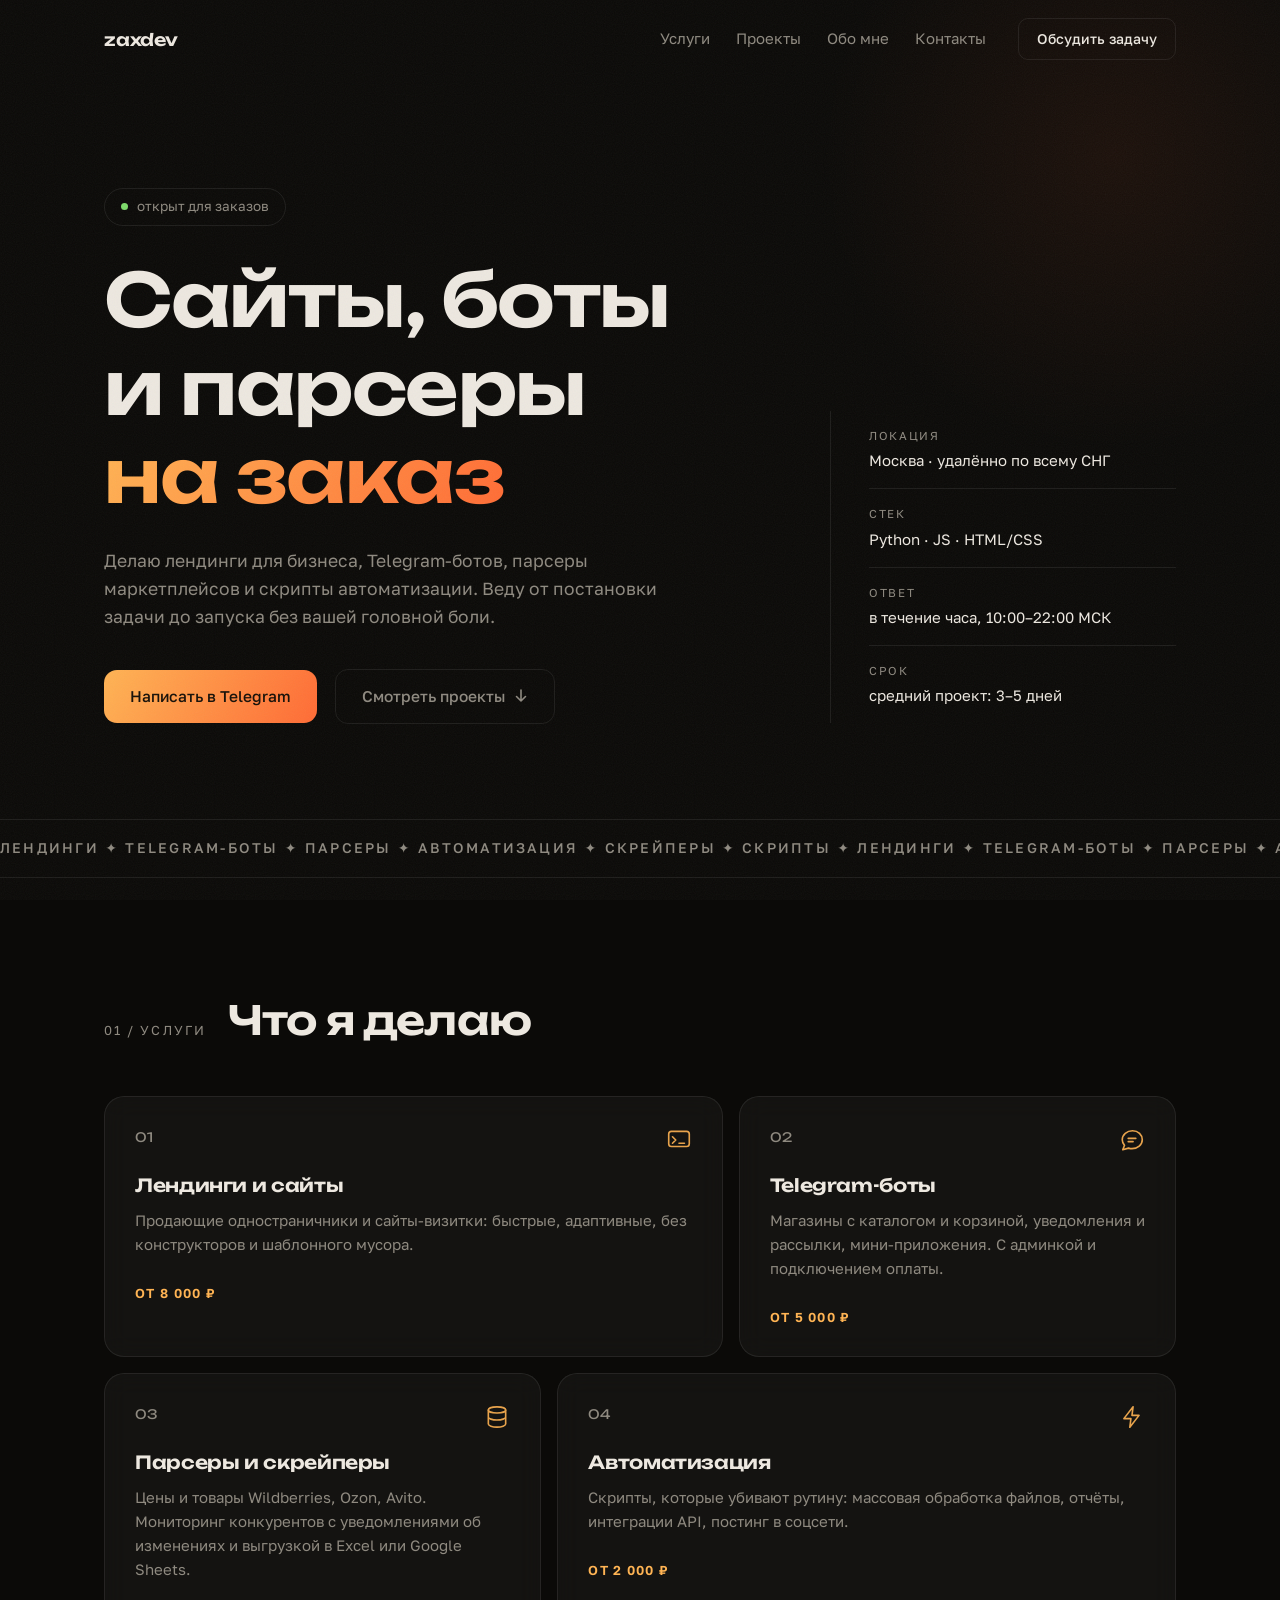
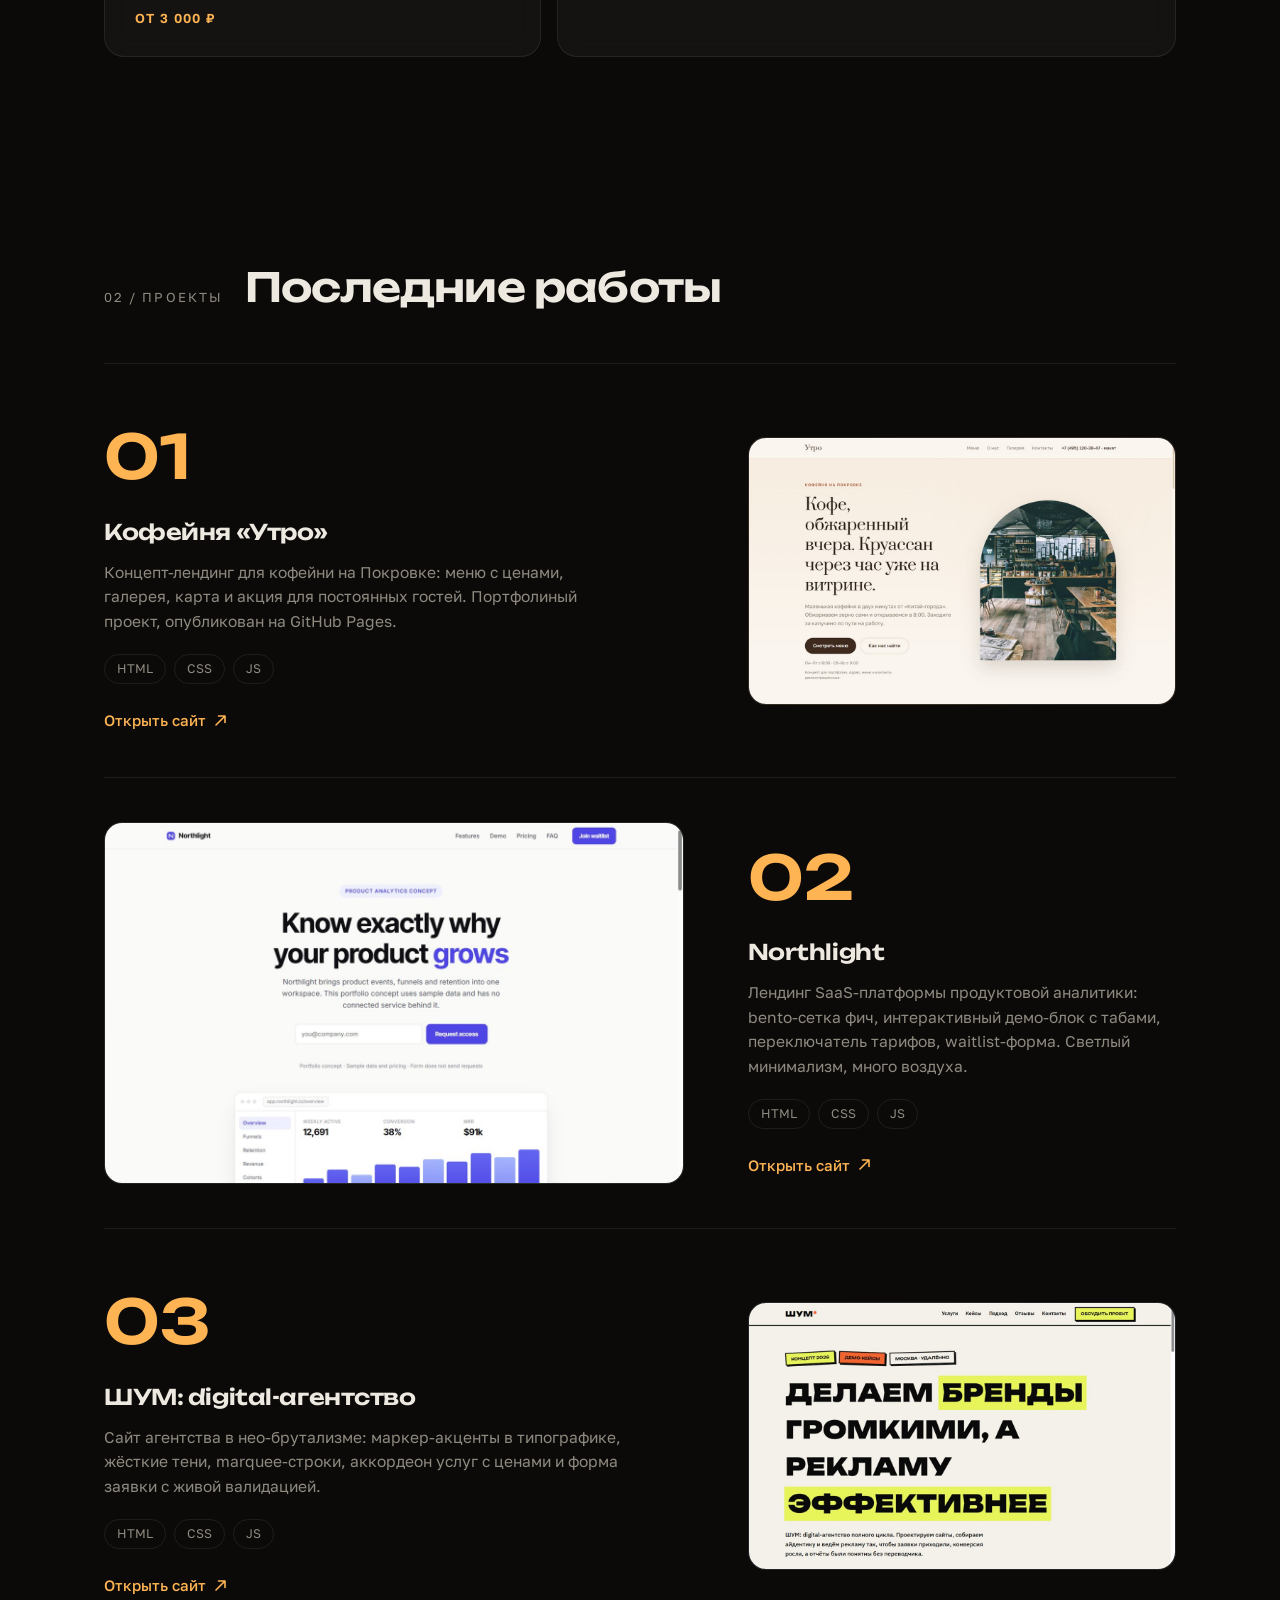
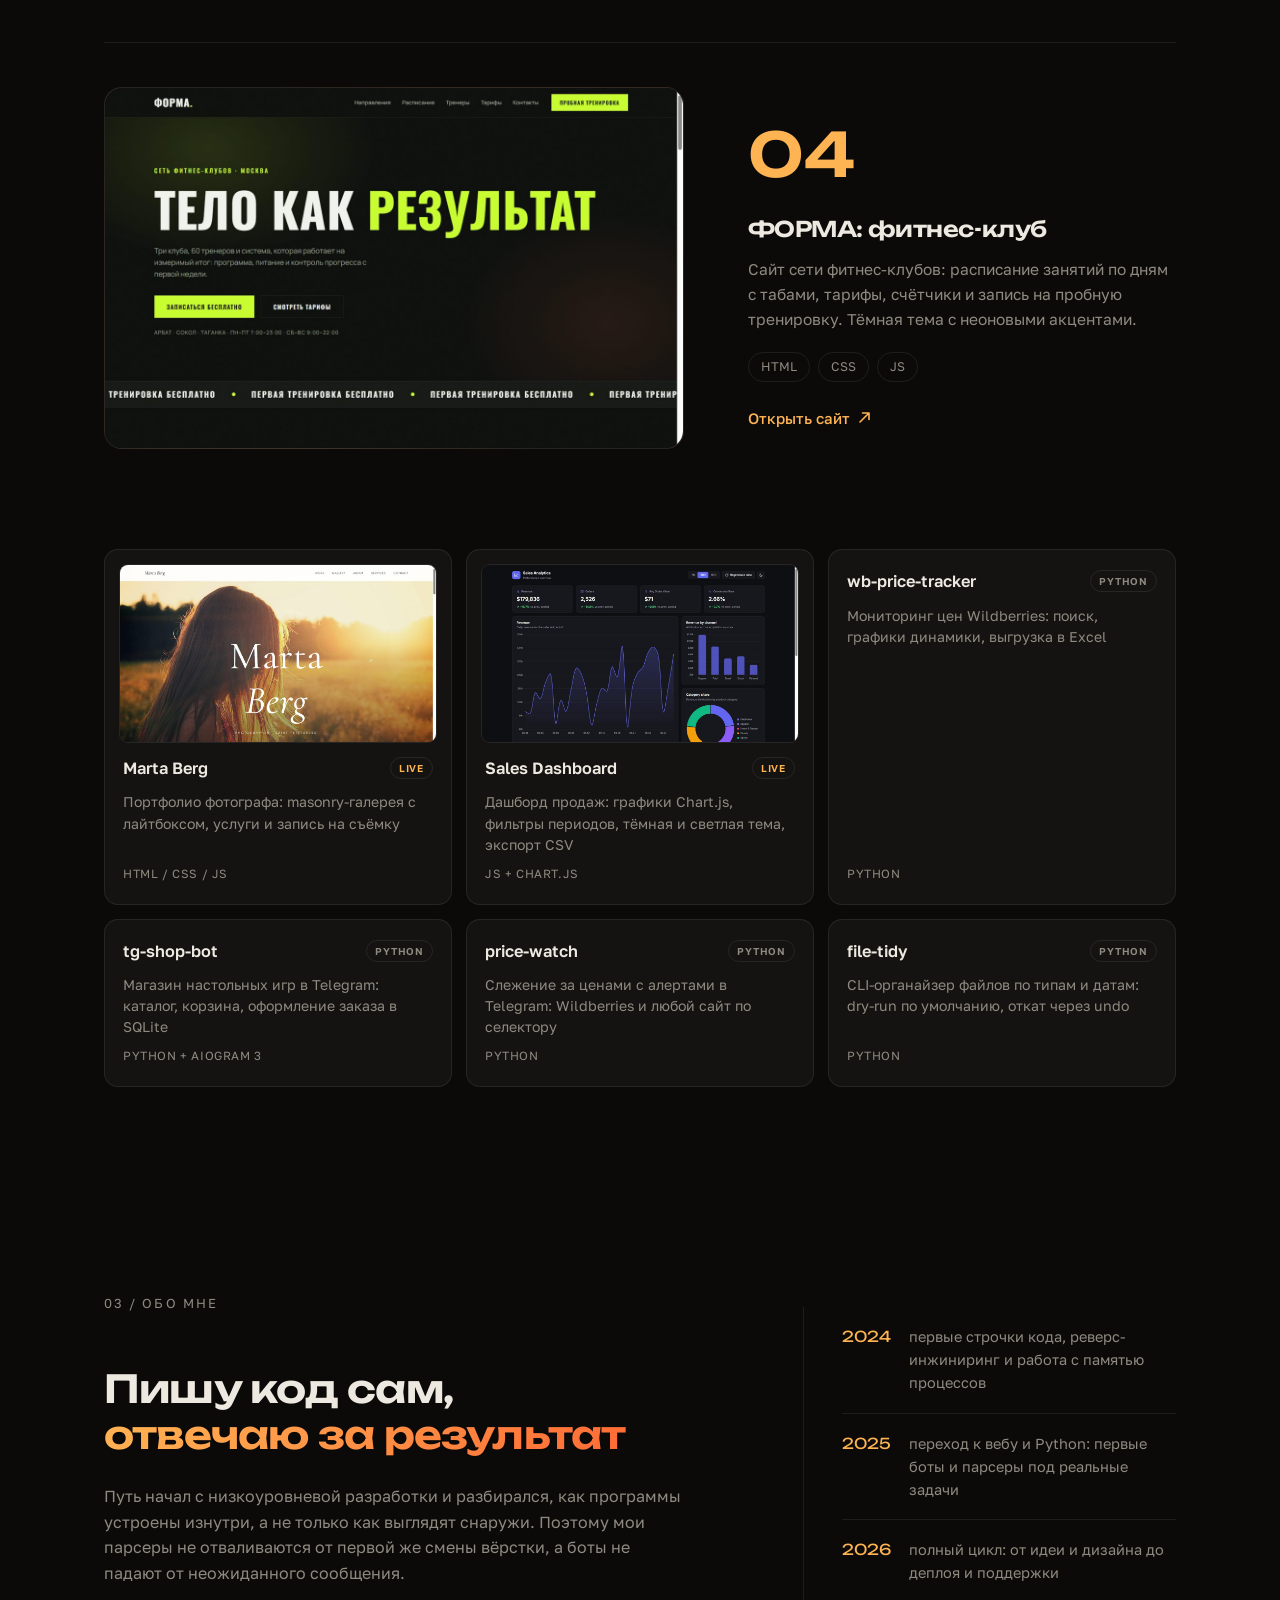
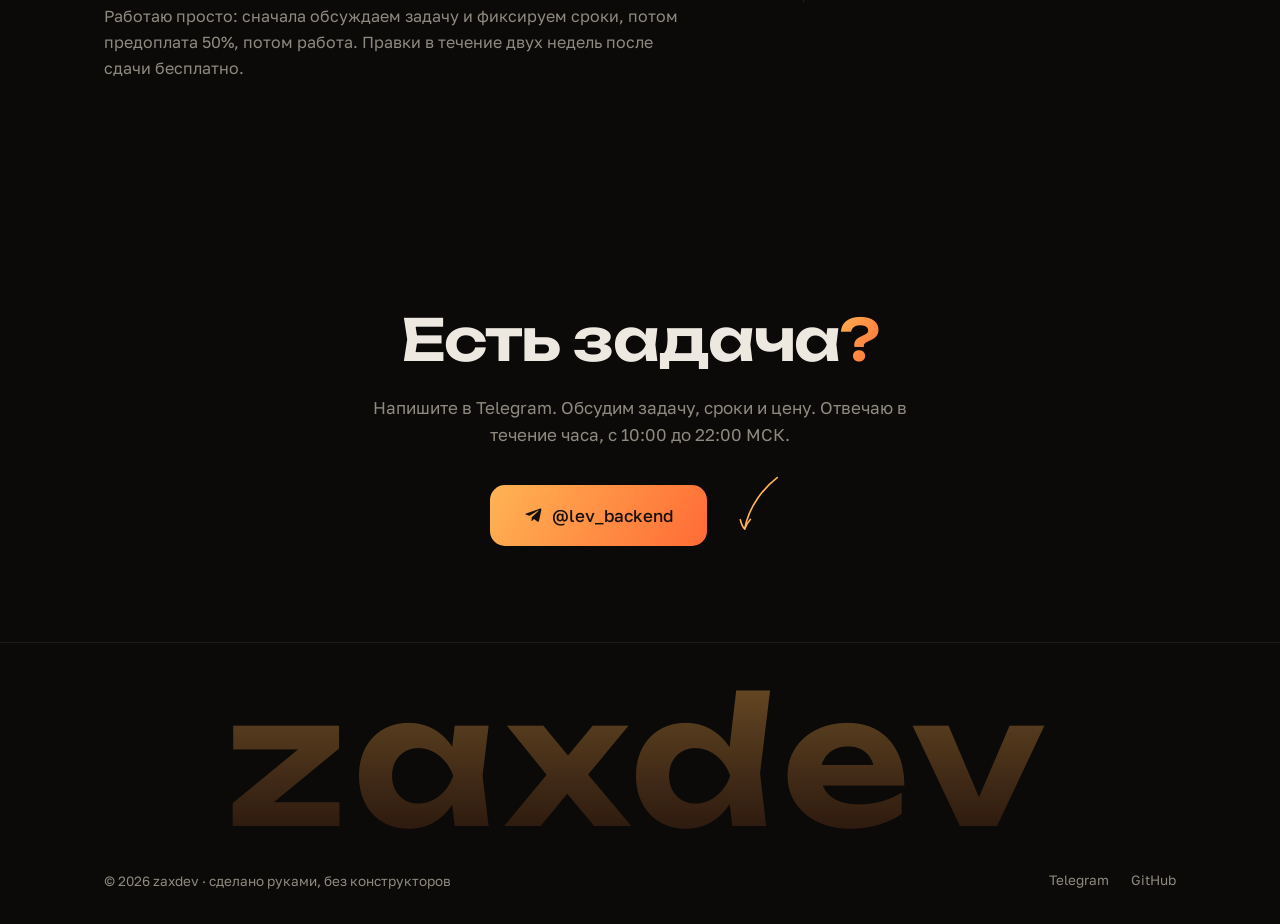
==== index.html @ be7dc2b5 "readable index numbers and wordmark, marquee never pauses, no comments" ====
<!DOCTYPE html>
<html lang="ru">
<head>
  <meta charset="UTF-8">
  <meta name="viewport" content="width=device-width, initial-scale=1.0">
  <title>zaxdev: сайты, боты, парсеры</title>
  <meta name="description" content="Разрабатываю лендинги, Telegram-ботов, парсеры маркетплейсов и скрипты автоматизации. Быстро, без конструкторов, с правками.">
  <link rel="canonical" href="https://hmsusbusas-png.github.io/zaxdev-portfolio/">
  <meta property="og:type" content="website">
  <meta property="og:title" content="zaxdev: сайты, боты, парсеры">
  <meta property="og:description" content="Разрабатываю лендинги, Telegram-ботов, парсеры маркетплейсов и скрипты автоматизации. Быстро, без конструкторов, с правками.">
  <meta property="og:url" content="https://hmsusbusas-png.github.io/zaxdev-portfolio/">
  <meta property="og:image" content="https://hmsusbusas-png.github.io/zaxdev-portfolio/screenshots/desktop.png">
  <meta name="twitter:card" content="summary_large_image">
  <meta name="twitter:title" content="zaxdev: сайты, боты, парсеры">
  <meta name="twitter:description" content="Лендинги, Telegram-боты, парсеры и автоматизация под задачу.">
  <meta name="twitter:image" content="https://hmsusbusas-png.github.io/zaxdev-portfolio/screenshots/desktop.png">
  <link rel="icon" type="image/svg+xml" href="favicon.svg">
  <link rel="preconnect" href="https://fonts.googleapis.com">
  <link rel="preconnect" href="https://fonts.gstatic.com" crossorigin>
  <link href="https://fonts.googleapis.com/css2?family=Unbounded:wght@400;500;600;700&family=Golos+Text:wght@400;500;600&display=swap" rel="stylesheet">
  <link rel="stylesheet" href="css/style.css">
  <noscript>
    <style>.reveal { opacity: 1 !important; transform: none !important; }</style>
  </noscript>
</head>
<body>

  <a class="skip-link" href="#main">Перейти к содержимому</a>

  <header class="nav" id="nav">
    <div class="container nav-inner">
      <a href="#main" class="logo">zaxdev</a>
      <nav class="nav-links" id="nav-menu" aria-label="Основная навигация">
        <a href="#services">Услуги</a>
        <a href="#projects">Проекты</a>
        <a href="#about">Обо мне</a>
        <a href="#contact">Контакты</a>
      </nav>
      <a href="https://t.me/lev_backend" class="nav-cta" target="_blank" rel="noopener">Обсудить задачу</a>
      <button class="nav-burger" id="nav-burger" type="button" aria-expanded="false" aria-controls="nav-menu" aria-label="Открыть меню">
        <span class="burger-line" aria-hidden="true"></span>
        <span class="burger-line" aria-hidden="true"></span>
      </button>
    </div>
  </header>

  <main id="main">
    <section class="hero">
      <div class="container hero-grid">
        <div class="hero-main">
          <div class="status-chip">
            <span class="dot"></span>
            открыт для заказов
          </div>
          <h1>Сайты, боты и&nbsp;парсеры <span class="grad-text">на&nbsp;заказ</span></h1>
          <p class="hero-sub">
            Делаю лендинги для бизнеса, Telegram-ботов, парсеры маркетплейсов
            и скрипты автоматизации. Веду от постановки задачи до запуска без вашей головной боли.
          </p>
          <div class="hero-actions">
            <a href="https://t.me/lev_backend" class="btn btn-primary" id="magnetic-btn" target="_blank" rel="noopener">Написать в Telegram</a>
            <a href="#projects" class="btn btn-ghost">Смотреть проекты
              <svg width="14" height="14" viewBox="0 0 14 14" fill="none" aria-hidden="true"><path d="M7 1v11M2.5 7.5 7 12l4.5-4.5" stroke="currentColor" stroke-width="1.6" stroke-linecap="round" stroke-linejoin="round"/></svg>
            </a>
          </div>
          <svg class="hero-arrow" width="72" height="60" viewBox="0 0 72 60" fill="none" aria-hidden="true">
            <path d="M6 4c14 10 30 26 38 44" stroke="currentColor" stroke-width="1.6" stroke-linecap="round"/>
            <path d="M36 40c3 3 6 6 8 8 1-4 2-8 4-11" stroke="currentColor" stroke-width="1.6" stroke-linecap="round" stroke-linejoin="round"/>
          </svg>
        </div>

        <aside class="hero-meta">
          <div class="meta-row">
            <span class="meta-label">локация</span>
            <span class="meta-value">Москва · удалённо по всему СНГ</span>
          </div>
          <div class="meta-row">
            <span class="meta-label">стек</span>
            <span class="meta-value">Python · JS · HTML/CSS</span>
          </div>
          <div class="meta-row">
            <span class="meta-label">ответ</span>
            <span class="meta-value">в течение часа, 10:00–22:00 МСК</span>
          </div>
          <div class="meta-row">
            <span class="meta-label">срок</span>
            <span class="meta-value">средний проект: 3–5 дней</span>
          </div>
        </aside>
      </div>
    </section>

    <div class="marquee" aria-hidden="true">
      <div class="marquee-track">
        <span>лендинги ✦ telegram-боты ✦ парсеры ✦ автоматизация ✦ скрейперы ✦ скрипты ✦&nbsp;</span>
        <span>лендинги ✦ telegram-боты ✦ парсеры ✦ автоматизация ✦ скрейперы ✦ скрипты ✦&nbsp;</span>
      </div>
    </div>
    <section class="services" id="services">
      <div class="container">
        <div class="section-head reveal">
          <span class="section-index">01 / услуги</span>
          <h2>Что я делаю</h2>
        </div>

        <div class="bento">
          <article class="bento-card span-7 reveal">
            <div class="card-top">
              <span class="card-num">01</span>
              <svg class="card-icon" width="26" height="26" viewBox="0 0 24 24" fill="none" stroke="currentColor" stroke-width="1.5" stroke-linecap="round" stroke-linejoin="round" aria-hidden="true"><rect x="2.5" y="4" width="19" height="14" rx="2.5"/><path d="m6 9 3 3-3 3M12 15h5"/></svg>
            </div>
            <h3>Лендинги и сайты</h3>
            <p>Продающие одностраничники и сайты-визитки: быстрые, адаптивные, без конструкторов и шаблонного мусора.</p>
            <span class="card-price">от 8 000 ₽</span>
          </article>

          <article class="bento-card span-5 reveal">
            <div class="card-top">
              <span class="card-num">02</span>
              <svg class="card-icon" width="26" height="26" viewBox="0 0 24 24" fill="none" stroke="currentColor" stroke-width="1.5" stroke-linecap="round" stroke-linejoin="round" aria-hidden="true"><path d="M21.5 11.8c0 4.5-4.3 8.2-9.5 8.2-1.1 0-2.2-.2-3.2-.5L3.5 21l1.6-4.1C3.8 15.6 3 13.8 3 11.8 3 7.3 7.3 3.5 12.5 3.5s9 3.8 9 8.3Z"/><path d="M8.5 10.5h7M8.5 13.5h4.5"/></svg>
            </div>
            <h3>Telegram-боты</h3>
            <p>Магазины с каталогом и корзиной, уведомления и рассылки, мини-приложения. С админкой и подключением оплаты.</p>
            <span class="card-price">от 5 000 ₽</span>
          </article>

          <article class="bento-card span-5 reveal">
            <div class="card-top">
              <span class="card-num">03</span>
              <svg class="card-icon" width="26" height="26" viewBox="0 0 24 24" fill="none" stroke="currentColor" stroke-width="1.5" stroke-linecap="round" stroke-linejoin="round" aria-hidden="true"><ellipse cx="12" cy="5.5" rx="8" ry="2.8"/><path d="M4 5.5v13c0 1.5 3.6 2.8 8 2.8s8-1.3 8-2.8v-13M4 12c0 1.5 3.6 2.8 8 2.8s8-1.3 8-2.8"/></svg>
            </div>
            <h3>Парсеры и скрейперы</h3>
            <p>Цены и товары Wildberries, Ozon, Avito. Мониторинг конкурентов с уведомлениями об изменениях и выгрузкой в Excel или Google Sheets.</p>
            <span class="card-price">от 3 000 ₽</span>
          </article>

          <article class="bento-card span-7 reveal">
            <div class="card-top">
              <span class="card-num">04</span>
              <svg class="card-icon" width="26" height="26" viewBox="0 0 24 24" fill="none" stroke="currentColor" stroke-width="1.5" stroke-linecap="round" stroke-linejoin="round" aria-hidden="true"><path d="M13 2.5 4.5 13.5H11l-1 8 8.5-11H12l1-8Z"/></svg>
            </div>
            <h3>Автоматизация</h3>
            <p>Скрипты, которые убивают рутину: массовая обработка файлов, отчёты, интеграции API, постинг в соцсети.</p>
            <span class="card-price">от 2 000 ₽</span>
          </article>
        </div>
      </div>
    </section>

    <section class="projects" id="projects">
      <div class="container">
        <div class="section-head reveal">
          <span class="section-index">02 / проекты</span>
          <h2>Последние работы</h2>
        </div>

        <div class="project-row reveal">
          <div class="project-info">
            <span class="project-idx">01</span>
            <h3>Кофейня «Утро»</h3>
            <p>Концепт-лендинг для кофейни на Покровке: меню с ценами, галерея, карта и акция для постоянных гостей. Портфолиный проект, опубликован на GitHub Pages.</p>
            <div class="project-tags">
              <span>HTML</span><span>CSS</span><span>JS</span>
            </div>
            <a class="project-link" href="https://hmsusbusas-png.github.io/utro-coffee/" target="_blank" rel="noopener">Открыть сайт
              <svg width="13" height="13" viewBox="0 0 13 13" fill="none" aria-hidden="true"><path d="M2 11 11 2M4.5 2H11v6.5" stroke="currentColor" stroke-width="1.6" stroke-linecap="round" stroke-linejoin="round"/></svg>
            </a>
          </div>
          <div class="project-visual visual-a"><img src="img/projects/utro.jpg" alt="Скриншот лендинга кофейни «Утро»" loading="lazy" width="1200" height="750"></div>
        </div>

        <div class="project-row row-reverse reveal">
          <div class="project-info">
            <span class="project-idx">02</span>
            <h3>Northlight</h3>
            <p>Лендинг SaaS-платформы продуктовой аналитики: bento-сетка фич, интерактивный демо-блок с табами, переключатель тарифов, waitlist-форма. Светлый минимализм, много воздуха.</p>
            <div class="project-tags">
              <span>HTML</span><span>CSS</span><span>JS</span>
            </div>
            <a class="project-link" href="https://hmsusbusas-png.github.io/northlight/" target="_blank" rel="noopener">Открыть сайт
              <svg width="13" height="13" viewBox="0 0 13 13" fill="none" aria-hidden="true"><path d="M2 11 11 2M4.5 2H11v6.5" stroke="currentColor" stroke-width="1.6" stroke-linecap="round" stroke-linejoin="round"/></svg>
            </a>
          </div>
          <div class="project-visual visual-b"><img src="img/projects/northlight.jpg" alt="Скриншот лендинга Northlight" loading="lazy" width="1200" height="750"></div>
        </div>

        <div class="project-row reveal">
          <div class="project-info">
            <span class="project-idx">03</span>
            <h3>ШУМ: digital-агентство</h3>
            <p>Сайт агентства в нео-брутализме: маркер-акценты в типографике, жёсткие тени, marquee-строки, аккордеон услуг с ценами и форма заявки с живой валидацией.</p>
            <div class="project-tags">
              <span>HTML</span><span>CSS</span><span>JS</span>
            </div>
            <a class="project-link" href="https://hmsusbusas-png.github.io/shum-agency/" target="_blank" rel="noopener">Открыть сайт
              <svg width="13" height="13" viewBox="0 0 13 13" fill="none" aria-hidden="true"><path d="M2 11 11 2M4.5 2H11v6.5" stroke="currentColor" stroke-width="1.6" stroke-linecap="round" stroke-linejoin="round"/></svg>
            </a>
          </div>
          <div class="project-visual visual-c"><img src="img/projects/shum.jpg" alt="Скриншот сайта агентства ШУМ" loading="lazy" width="1200" height="750"></div>
        </div>

        <div class="project-row row-reverse reveal">
          <div class="project-info">
            <span class="project-idx">04</span>
            <h3>ФОРМА: фитнес-клуб</h3>
            <p>Сайт сети фитнес-клубов: расписание занятий по дням с табами, тарифы, счётчики и запись на пробную тренировку. Тёмная тема с неоновыми акцентами.</p>
            <div class="project-tags">
              <span>HTML</span><span>CSS</span><span>JS</span>
            </div>
            <a class="project-link" href="https://hmsusbusas-png.github.io/forma-fitness/" target="_blank" rel="noopener">Открыть сайт
              <svg width="13" height="13" viewBox="0 0 13 13" fill="none" aria-hidden="true"><path d="M2 11 11 2M4.5 2H11v6.5" stroke="currentColor" stroke-width="1.6" stroke-linecap="round" stroke-linejoin="round"/></svg>
            </a>
          </div>
          <div class="project-visual visual-a"><img src="img/projects/forma.jpg" alt="Скриншот сайта сети фитнес-клубов ФОРМА" loading="lazy" width="1200" height="750"></div>
        </div>

        <div class="mini-grid reveal">
          <a class="mini-card" href="https://hmsusbusas-png.github.io/marta-berg/" target="_blank" rel="noopener">
            <span class="mini-thumb"><img src="img/projects/marta.jpg" alt="Скриншот портфолио фотографа Marta Berg" loading="lazy" width="1200" height="750"></span>
            <span class="mini-head"><span class="mini-name">Marta Berg</span><span class="mini-chip chip-live">live</span></span>
            <span class="mini-desc">Портфолио фотографа: masonry-галерея с лайтбоксом, услуги и запись на съёмку</span>
            <span class="mini-tag">HTML / CSS / JS</span>
          </a>
          <a class="mini-card" href="https://hmsusbusas-png.github.io/metrics-dashboard/" target="_blank" rel="noopener">
            <span class="mini-thumb"><img src="img/projects/dashboard.jpg" alt="Скриншот дашборда продаж" loading="lazy" width="1200" height="750"></span>
            <span class="mini-head"><span class="mini-name">Sales Dashboard</span><span class="mini-chip chip-live">live</span></span>
            <span class="mini-desc">Дашборд продаж: графики Chart.js, фильтры периодов, тёмная и светлая тема, экспорт CSV</span>
            <span class="mini-tag">JS + Chart.js</span>
          </a>
          <a class="mini-card" href="https://github.com/hmsusbusas-png/wb-price-tracker" target="_blank" rel="noopener">
            <span class="mini-head"><span class="mini-name">wb-price-tracker</span><span class="mini-chip chip-py">python</span></span>
            <span class="mini-desc">Мониторинг цен Wildberries: поиск, графики динамики, выгрузка в Excel</span>
            <span class="mini-tag">Python</span>
          </a>
          <a class="mini-card" href="https://github.com/hmsusbusas-png/tg-shop-bot" target="_blank" rel="noopener">
            <span class="mini-head"><span class="mini-name">tg-shop-bot</span><span class="mini-chip chip-py">python</span></span>
            <span class="mini-desc">Магазин настольных игр в Telegram: каталог, корзина, оформление заказа в SQLite</span>
            <span class="mini-tag">Python + aiogram 3</span>
          </a>
          <a class="mini-card" href="https://github.com/hmsusbusas-png/price-watch" target="_blank" rel="noopener">
            <span class="mini-head"><span class="mini-name">price-watch</span><span class="mini-chip chip-py">python</span></span>
            <span class="mini-desc">Слежение за ценами с алертами в Telegram: Wildberries и любой сайт по селектору</span>
            <span class="mini-tag">Python</span>
          </a>
          <a class="mini-card" href="https://github.com/hmsusbusas-png/file-tidy" target="_blank" rel="noopener">
            <span class="mini-head"><span class="mini-name">file-tidy</span><span class="mini-chip chip-py">python</span></span>
            <span class="mini-desc">CLI-органайзер файлов по типам и датам: dry-run по умолчанию, откат через undo</span>
            <span class="mini-tag">Python</span>
          </a>
        </div>
      </div>
    </section>
    <section class="about" id="about">
      <div class="container about-grid">
        <div class="reveal">
          <div class="section-head">
            <span class="section-index">03 / обо мне</span>
          </div>
          <h2 class="about-title">Пишу код сам, <span class="grad-text">отвечаю за результат</span></h2>
          <p class="about-text">
            Путь начал с низкоуровневой разработки и разбирался, как программы
            устроены изнутри, а не только как выглядят снаружи. Поэтому мои
            парсеры не отваливаются от первой же смены вёрстки, а боты не
            падают от неожиданного сообщения.
          </p>
          <p class="about-text">
            Работаю просто: сначала обсуждаем задачу и фиксируем сроки,
            потом предоплата 50%, потом работа. Правки в течение двух недель
            после сдачи бесплатно.
          </p>
        </div>

        <div class="about-timeline reveal">
          <div class="tl-row">
            <span class="tl-year">2024</span>
            <span class="tl-what">первые строчки кода, реверс-инжиниринг и работа с памятью процессов</span>
          </div>
          <div class="tl-row">
            <span class="tl-year">2025</span>
            <span class="tl-what">переход к вебу и Python: первые боты и парсеры под реальные задачи</span>
          </div>
          <div class="tl-row">
            <span class="tl-year">2026</span>
            <span class="tl-what">полный цикл: от идеи и дизайна до деплоя и поддержки</span>
          </div>
        </div>
      </div>
    </section>

    <section class="contact" id="contact">
      <div class="container contact-inner reveal">
        <h2 class="contact-title">Есть задача<span class="grad-text">?</span></h2>
        <p class="contact-sub">
          Напишите в Telegram. Обсудим задачу, сроки и цену.
          Отвечаю в течение часа, с 10:00 до 22:00 МСК.
        </p>
        <div class="contact-actions">
          <a href="https://t.me/lev_backend" class="btn btn-primary btn-big" target="_blank" rel="noopener">
            <svg width="19" height="19" viewBox="0 0 24 24" fill="currentColor" aria-hidden="true"><path d="M21.9 4.6 18.9 19c-.2 1-.8 1.3-1.7.8l-4.6-3.4-2.2 2.1c-.3.3-.5.5-1 .5l.4-4.8L18.5 6c.4-.3-.1-.5-.6-.2L7.1 12.4l-4.5-1.4c-1-.3-1-1 .2-1.4L20.6 3.2c.8-.3 1.5.2 1.3 1.4Z"/></svg>
            @lev_backend
          </a>
          <svg class="contact-arrow" width="64" height="54" viewBox="0 0 64 54" fill="none" aria-hidden="true">
            <path d="M58 4C44 10 24 24 14 46" stroke="currentColor" stroke-width="1.6" stroke-linecap="round"/>
            <path d="M12 36c0 4 .5 8 2 10 2-3 5-6 8-8" stroke="currentColor" stroke-width="1.6" stroke-linecap="round" stroke-linejoin="round"/>
          </svg>
        </div>
      </div>
    </section>

    <footer class="footer">
      <div class="container">
        <div class="footer-wordmark" aria-hidden="true">zaxdev</div>
        <div class="footer-row">
          <span>© 2026 zaxdev · сделано руками, без конструкторов</span>
          <div class="footer-links">
            <a href="https://t.me/lev_backend" target="_blank" rel="noopener">Telegram</a>
            <a href="https://github.com/hmsusbusas-png" target="_blank" rel="noopener">GitHub</a>
          </div>
        </div>
      </div>
    </footer>
  </main>

  <script src="js/main.js"></script>
</body>
</html>
---- css/style.css ----
*,
*::before,
*::after {
  margin: 0;
  padding: 0;
  box-sizing: border-box;
}

:root {
  --bg: #0B0A08;
  --surface: rgba(255, 255, 255, .04);
  --border: rgba(255, 255, 255, .08);
  --text: #EDE8E0;
  --muted: #8F8A80;
  --accent: #FFB454;
  --accent-2: #FF6B35;
  --grad: linear-gradient(120deg, var(--accent), var(--accent-2));
}

html {
  scroll-behavior: smooth;
  overflow-x: clip;
}

body {
  background: var(--bg);
  color: var(--text);
  font-family: 'Golos Text', system-ui, sans-serif;
  font-size: 17px;
  line-height: 1.6;
  -webkit-font-smoothing: antialiased;
  overflow-x: hidden;
}

body::after {
  content: '';
  position: fixed;
  inset: 0;
  z-index: 200;
  pointer-events: none;
  opacity: .05;
  background-image: url("data:image/svg+xml,%3Csvg xmlns='http://www.w3.org/2000/svg' width='160' height='160'%3E%3Cfilter id='n'%3E%3CfeTurbulence type='fractalNoise' baseFrequency='0.9' numOctaves='2'/%3E%3C/filter%3E%3Crect width='100%25' height='100%25' filter='url(%23n)'/%3E%3C/svg%3E");
}

::selection {
  background: var(--accent);
  color: #171008;
}

::-webkit-scrollbar {
  width: 10px;
}

::-webkit-scrollbar-track {
  background: var(--bg);
}

::-webkit-scrollbar-thumb {
  background: #2a2723;
  border-radius: 6px;
  border: 2px solid var(--bg);
}

::-webkit-scrollbar-thumb:hover {
  background: #3a362f;
}

.container {
  max-width: 1160px;
  margin: 0 auto;
  padding: 0 clamp(20px, 4vw, 44px);
}

h1, h2, h3 {
  font-family: 'Unbounded', sans-serif;
  font-weight: 600;
  line-height: 1.2;
  letter-spacing: -0.02em;
}

a {
  color: inherit;
  text-decoration: none;
}

img {
  max-width: 100%;
  display: block;
}

.grad-text {
  background: var(--grad);
  -webkit-background-clip: text;
  background-clip: text;
  color: transparent;
}

:focus-visible {
  outline: 2px solid var(--accent);
  outline-offset: 3px;
}

.skip-link {
  position: absolute;
  top: -60px;
  left: 16px;
  z-index: 300;
  padding: 10px 18px;
  background: var(--grad);
  color: #171008;
  font-weight: 600;
  font-size: 15px;
  border-radius: 10px;
  transition: top .2s ease;
}

.skip-link:focus {
  top: 12px;
}

.nav {
  position: fixed;
  top: 0;
  left: 0;
  right: 0;
  z-index: 100;
  padding: 18px 0;
  transition: transform .3s ease, background .3s ease, border-color .3s ease;
  border-bottom: 1px solid transparent;
}

.nav.scrolled {
  background: rgba(11, 10, 8, .72);
  backdrop-filter: blur(14px);
  -webkit-backdrop-filter: blur(14px);
  border-bottom-color: var(--border);
}

.nav.hidden {
  transform: translateY(-100%);
}

.nav-inner {
  display: flex;
  align-items: center;
  gap: 32px;
}

.logo {
  font-family: 'Unbounded', sans-serif;
  font-weight: 600;
  font-size: 17px;
  letter-spacing: -0.01em;
}

.nav-links {
  display: flex;
  gap: 26px;
  margin-left: auto;
}

.nav-links a {
  font-size: 15px;
  color: var(--muted);
  background-image: linear-gradient(currentColor, currentColor);
  background-size: 0% 1px;
  background-repeat: no-repeat;
  background-position: 0 100%;
  padding-bottom: 2px;
  transition: color .25s ease, background-size .3s cubic-bezier(.4, 0, .2, 1);
}

.nav-links a:hover {
  color: var(--text);
  background-size: 100% 1px;
}

.nav-cta {
  font-size: 14px;
  font-weight: 500;
  padding: 9px 18px;
  border: 1px solid var(--border);
  border-radius: 10px;
  transition: border-color .25s ease, background .25s ease;
}

.nav-cta:hover {
  border-color: rgba(255, 180, 84, .4);
  background: var(--surface);
}

.nav-burger {
  display: none;
  flex-direction: column;
  justify-content: center;
  gap: 5px;
  width: 42px;
  height: 42px;
  padding: 0 10px;
  background: var(--surface);
  border: 1px solid var(--border);
  border-radius: 10px;
  cursor: pointer;
}

.burger-line {
  display: block;
  width: 100%;
  height: 2px;
  background: var(--text);
  border-radius: 2px;
  transition: transform .25s ease;
}

.nav.open .burger-line:nth-child(1) { transform: translateY(3.5px) rotate(45deg); }
.nav.open .burger-line:nth-child(2) { transform: translateY(-3.5px) rotate(-45deg); }

.hero {
  padding: 188px 0 96px;
  min-height: 88vh;
  display: flex;
  align-items: center;
  position: relative;
}

.hero::before {
  content: '';
  position: absolute;
  top: -20%;
  right: -12%;
  width: 640px;
  height: 640px;
  background: radial-gradient(circle, rgba(255, 107, 53, .07), transparent 65%);
  pointer-events: none;
}

.hero-grid {
  display: grid;
  grid-template-columns: 1.5fr .8fr;
  gap: clamp(40px, 6vw, 90px);
  align-items: end;
  width: 100%;
}

.status-chip {
  display: inline-flex;
  align-items: center;
  gap: 9px;
  font-size: 13.5px;
  color: var(--muted);
  border: 1px solid var(--border);
  border-radius: 999px;
  padding: 7px 16px;
  margin-bottom: 30px;
}

.status-chip .dot {
  width: 7px;
  height: 7px;
  border-radius: 50%;
  background: #7DDB6A;
  animation: pulse 2.2s ease-out infinite;
}

@keyframes pulse {
  0%   { box-shadow: 0 0 0 0 rgba(125, 219, 106, .45); }
  70%  { box-shadow: 0 0 0 8px rgba(125, 219, 106, 0); }
  100% { box-shadow: 0 0 0 0 rgba(125, 219, 106, 0); }
}

.hero h1 {
  font-size: clamp(2.6rem, 6.2vw, 4.6rem);
  max-width: 13ch;
  margin-bottom: 26px;
}

.hero-sub {
  color: var(--muted);
  max-width: 54ch;
  font-size: 17.5px;
  margin-bottom: 38px;
}

.hero-actions {
  display: flex;
  align-items: center;
  gap: 18px;
  flex-wrap: wrap;
  position: relative;
}

.btn {
  display: inline-flex;
  align-items: center;
  gap: 9px;
  font-weight: 500;
  font-size: 15.5px;
  padding: 14px 26px;
  border-radius: 13px;
  transition: transform .25s cubic-bezier(.4, 0, .2, 1), box-shadow .25s ease, border-color .25s ease, background .25s ease;
  will-change: transform;
}

.btn-primary {
  background: var(--grad);
  color: #171008;
}

.btn-primary:hover {
  box-shadow: 0 10px 34px rgba(255, 107, 53, .28);
  transform: translateY(-2px);
}

.btn-ghost {
  border: 1px solid var(--border);
  color: var(--muted);
}

.btn-ghost:hover {
  color: var(--text);
  border-color: rgba(255, 255, 255, .2);
  transform: translateY(-2px);
}

.hero-arrow {
  position: absolute;
  left: 100%;
  bottom: -46px;
  margin-left: 34px;
  color: var(--accent);
  transform: rotate(12deg);
  opacity: .85;
}

.hero-meta {
  border-left: 1px solid var(--border);
  padding-left: clamp(24px, 3vw, 40px);
  display: flex;
  flex-direction: column;
}

.meta-row {
  padding: 16px 0;
  border-bottom: 1px solid var(--border);
  display: flex;
  flex-direction: column;
  gap: 3px;
}

.meta-row:last-child {
  border-bottom: none;
}

.meta-label {
  font-size: 11.5px;
  text-transform: uppercase;
  letter-spacing: .14em;
  color: var(--muted);
}

.meta-value {
  font-size: 15px;
  color: var(--text);
}

.marquee {
  border-top: 1px solid var(--border);
  border-bottom: 1px solid var(--border);
  overflow: hidden;
  padding: 17px 0;
}

.marquee-track {
  display: flex;
  width: max-content;
  animation: marquee 26s linear infinite;
}

.marquee-track span {
  font-size: 14px;
  font-weight: 500;
  text-transform: uppercase;
  letter-spacing: .16em;
  color: var(--muted);
  white-space: nowrap;
}

@keyframes marquee {
  to { transform: translateX(-50%); }
}

section {
  padding: 118px 0 88px;
}

.section-head {
  display: flex;
  align-items: baseline;
  gap: 22px;
  margin-bottom: 52px;
}

.section-index {
  font-size: 13px;
  text-transform: uppercase;
  letter-spacing: .16em;
  color: var(--muted);
  white-space: nowrap;
}

.section-head h2 {
  font-size: clamp(1.7rem, 3.4vw, 2.5rem);
}

.bento {
  display: grid;
  grid-template-columns: repeat(12, 1fr);
  gap: 16px;
}

.bento-card {
  position: relative;
  background: var(--surface);
  border: 1px solid var(--border);
  border-radius: 20px;
  padding: 30px 30px 26px;
  backdrop-filter: blur(12px);
  -webkit-backdrop-filter: blur(12px);
  transition: transform .25s cubic-bezier(.4, 0, .2, 1), border-color .25s ease;
  overflow: hidden;
}

.bento-card::before {
  content: '';
  position: absolute;
  inset: 0;
  background: radial-gradient(300px circle at var(--mx, 50%) var(--my, 50%), rgba(255, 180, 84, .07), transparent 70%);
  opacity: 0;
  transition: opacity .3s ease;
  pointer-events: none;
}

.bento-card:hover {
  transform: translateY(-4px);
  border-color: rgba(255, 180, 84, .32);
}

.bento-card:hover::before {
  opacity: 1;
}

.span-7 { grid-column: span 7; }
.span-5 { grid-column: span 5; }

.card-top {
  display: flex;
  justify-content: space-between;
  align-items: flex-start;
  margin-bottom: 22px;
}

.card-num {
  font-family: 'Unbounded', sans-serif;
  font-size: 13px;
  color: var(--muted);
}

.card-icon {
  color: var(--accent);
  opacity: .9;
}

.bento-card h3 {
  font-size: 1.13rem;
  margin-bottom: 12px;
}

.bento-card p {
  font-size: 15px;
  color: var(--muted);
  margin-bottom: 22px;
}

.card-price {
  font-size: 13px;
  font-weight: 600;
  text-transform: uppercase;
  letter-spacing: .1em;
  color: var(--accent);
}

.project-row {
  display: grid;
  grid-template-columns: 1.15fr .85fr;
  gap: clamp(30px, 5vw, 64px);
  align-items: center;
  padding: 44px 0;
  border-top: 1px solid var(--border);
}

.project-row.row-reverse .project-info {
  order: 2;
}

.project-row.row-reverse .project-visual {
  order: 1;
}

.project-idx {
  font-family: 'Unbounded', sans-serif;
  font-size: clamp(2.6rem, 5vw, 3.8rem);
  font-weight: 600;
  color: var(--accent);
  display: block;
  margin-bottom: 14px;
}

.project-info h3 {
  font-size: 1.35rem;
  margin-bottom: 14px;
}

.project-info p {
  color: var(--muted);
  font-size: 15.5px;
  margin-bottom: 20px;
  max-width: 52ch;
}

.project-tags {
  display: flex;
  gap: 8px;
  flex-wrap: wrap;
  margin-bottom: 22px;
}

.project-tags span {
  font-size: 12.5px;
  color: var(--muted);
  border: 1px solid var(--border);
  border-radius: 999px;
  padding: 4px 12px;
}

.project-link {
  display: inline-flex;
  align-items: center;
  gap: 8px;
  font-weight: 500;
  font-size: 15px;
  color: var(--accent);
  transition: gap .25s cubic-bezier(.4, 0, .2, 1);
}

.project-link:hover {
  gap: 13px;
}

.project-status {
  display: inline-block;
  font-size: 13px;
  color: var(--muted);
  border: 1px dashed rgba(255, 255, 255, .18);
  border-radius: 999px;
  padding: 5px 14px;
  transform: rotate(-1.5deg);
}

.project-visual {
  aspect-ratio: 16 / 10;
  border-radius: 18px;
  border: 1px solid var(--border);
  overflow: hidden;
  display: flex;
  align-items: center;
  justify-content: center;
  font-family: 'Unbounded', sans-serif;
  font-size: 1.5rem;
  color: rgba(255, 255, 255, .24);
  background: #14110d;
  transition: transform .3s cubic-bezier(.4, 0, .2, 1), border-color .3s ease, filter .3s ease, color .3s ease;
}

.project-visual img {
  width: 100%;
  height: 100%;
  object-fit: cover;
  object-position: top;
  display: block;
  transition: transform .5s cubic-bezier(.4, 0, .2, 1);
}

.project-row:hover .project-visual img {
  transform: scale(1.03);
}

.project-row:hover .project-visual {
  transform: translateY(-4px);
  border-color: rgba(255, 180, 84, .25);
  filter: brightness(1.18);
  color: rgba(255, 255, 255, .45);
}

.visual-a {
  background:
    radial-gradient(circle at 30% 20%, rgba(255, 180, 84, .14), transparent 55%),
    radial-gradient(circle at 75% 80%, rgba(255, 107, 53, .1), transparent 55%),
    #14110d;
}

.visual-b {
  background:
    radial-gradient(circle at 70% 25%, rgba(125, 219, 106, .08), transparent 55%),
    #101210;
  font-size: 2rem;
}

.visual-c {
  background:
    radial-gradient(circle at 30% 75%, rgba(90, 160, 255, .1), transparent 55%),
    #0e1013;
}

.about-grid {
  display: grid;
  grid-template-columns: 1.25fr .75fr;
  gap: clamp(40px, 6vw, 90px);
  align-items: start;
}

.about-title {
  font-size: clamp(1.7rem, 3.4vw, 2.4rem);
  margin-bottom: 26px;
  max-width: 16ch;
}

.about-text {
  color: var(--muted);
  font-size: 16px;
  margin-bottom: 18px;
  max-width: 58ch;
}

.about-timeline {
  border-left: 1px solid var(--border);
  padding-left: clamp(24px, 3vw, 40px);
  margin-top: 14px;
}

.tl-row {
  padding: 18px 0;
  border-bottom: 1px solid var(--border);
  display: flex;
  gap: 18px;
  align-items: baseline;
}

.tl-row:last-child {
  border-bottom: none;
}

.tl-year {
  font-family: 'Unbounded', sans-serif;
  font-size: 15px;
  color: var(--accent);
  white-space: nowrap;
}

.tl-what {
  font-size: 14.5px;
  color: var(--muted);
}

.contact {
  padding-bottom: 96px;
}

.contact-inner {
  text-align: center;
  max-width: 640px;
}

.contact-title {
  font-size: clamp(2.2rem, 5.4vw, 3.6rem);
  margin-bottom: 20px;
}

.contact-sub {
  color: var(--muted);
  margin-bottom: 36px;
}

.contact-actions {
  display: inline-flex;
  align-items: flex-start;
  gap: 20px;
  position: relative;
}

.btn-big {
  font-size: 17px;
  padding: 17px 34px;
  border-radius: 15px;
}

.contact-arrow {
  color: var(--accent);
  transform: rotate(-14deg) translateY(-6px);
}

.footer {
  border-top: 1px solid var(--border);
  padding: 34px 0 30px;
  overflow: hidden;
}

.footer-wordmark {
  font-family: 'Unbounded', sans-serif;
  font-weight: 600;
  font-size: clamp(4rem, 15vw, 11rem);
  line-height: .95;
  letter-spacing: .05em;
  text-align: center;
  background: linear-gradient(180deg, rgba(255, 180, 84, .38), rgba(255, 107, 53, .12));
  -webkit-background-clip: text;
  background-clip: text;
  color: transparent;
  user-select: none;
  margin-bottom: 26px;
}

.footer-row {
  display: flex;
  justify-content: space-between;
  align-items: center;
  gap: 16px;
  flex-wrap: wrap;
  font-size: 13.5px;
  color: var(--muted);
}

.footer-links {
  display: flex;
  gap: 22px;
}

.footer-links a {
  background-image: linear-gradient(currentColor, currentColor);
  background-size: 0% 1px;
  background-repeat: no-repeat;
  background-position: 0 100%;
  padding-bottom: 2px;
  transition: background-size .3s cubic-bezier(.4, 0, .2, 1);
}

.footer-links a:hover {
  background-size: 100% 1px;
}

.reveal {
  opacity: 0;
  transform: translateY(24px);
  transition: opacity .65s cubic-bezier(.22, 1, .36, 1), transform .65s cubic-bezier(.22, 1, .36, 1);
}

.reveal.visible {
  opacity: 1;
  transform: translateY(0);
}

@media (prefers-reduced-motion: reduce) {
  .reveal {
    opacity: 1;
    transform: none;
    transition: none;
  }

  html {
    scroll-behavior: auto;
  }
}

@media (max-width: 960px) {
  .hero {
    padding-top: 150px;
    min-height: 0;
  }

  .hero-grid {
    grid-template-columns: 1fr;
    align-items: start;
  }

  .hero-meta {
    border-left: none;
    padding-left: 0;
    border-top: 1px solid var(--border);
    padding-top: 10px;
  }

  .meta-row {
    flex-direction: row;
    justify-content: space-between;
    align-items: baseline;
    gap: 16px;
  }

  .hero-arrow {
    display: none;
  }

  .span-7, .span-5 {
    grid-column: span 12;
  }

  .project-row,
  .project-row.row-reverse {
    grid-template-columns: 1fr;
    gap: 22px;
  }

  .project-row.row-reverse .project-info {
    order: 1;
  }

  .project-row.row-reverse .project-visual {
    order: 2;
  }

  .about-grid {
    grid-template-columns: 1fr;
  }

  .about-timeline {
    border-left: none;
    padding-left: 0;
    border-top: 1px solid var(--border);
    padding-top: 10px;
  }

  .nav-inner {
    gap: 20px;
  }

  .nav-links {
    gap: 18px;
  }

  .nav-cta {
    padding: 9px 14px;
  }
}

@media (max-width: 640px) {
  .nav-burger {
    display: inline-flex;
  }

  .nav-cta {
    margin-left: auto;
    padding: 12px 18px;
  }

  .nav-links {
    display: none;
    position: absolute;
    top: 100%;
    left: 0;
    right: 0;
    flex-direction: column;
    gap: 2px;
    margin: 0;
    padding: 8px clamp(20px, 4vw, 44px) 16px;
    background: rgba(11, 10, 8, .97);
    backdrop-filter: blur(14px);
    -webkit-backdrop-filter: blur(14px);
    border-bottom: 1px solid var(--border);
  }

  .nav.open .nav-links {
    display: flex;
  }

  .nav-links a {
    display: block;
    padding: 12px 0;
    font-size: 16px;
    color: var(--text);
    background-image: none;
  }

  .nav.open {
    background: rgba(11, 10, 8, .97);
    border-bottom-color: var(--border);
  }

  .hero {
    padding-top: 128px;
  }

  .hero h1 {
    font-size: clamp(2.1rem, 9vw, 2.6rem);
  }

  .hero-actions .btn {
    width: 100%;
    justify-content: center;
  }

  section {
    padding: 72px 0 56px;
  }

  .section-head {
    flex-direction: column;
    gap: 8px;
    margin-bottom: 36px;
  }

  .bento-card {
    padding: 24px 22px 20px;
  }

  .contact-actions {
    flex-direction: column;
    align-items: center;
  }

  .contact-arrow {
    display: none;
  }

  .project-link {
    padding: 10px 0;
  }

  .meta-label {
    font-size: 12px;
  }

  .footer-wordmark {
    font-size: clamp(2.6rem, 14.5vw, 4rem);
  }
}

.mini-grid {
  display: grid;
  grid-template-columns: repeat(3, 1fr);
  gap: 14px;
  margin-top: 56px;
}

.mini-card {
  display: flex;
  flex-direction: column;
  gap: 10px;
  padding: 18px 18px 20px;
  border: 1px solid var(--border);
  border-radius: 14px;
  background: var(--surface);
  color: inherit;
  text-decoration: none;
  transition: border-color .25s ease, transform .25s ease, background .25s ease;
}

.mini-thumb {
  display: block;
  aspect-ratio: 16 / 9;
  border-radius: 9px;
  overflow: hidden;
  border: 1px solid var(--border);
  margin: -4px -4px 2px;
}

.mini-thumb img {
  width: 100%;
  height: 100%;
  object-fit: cover;
  object-position: top;
  display: block;
  transition: transform .45s cubic-bezier(.4, 0, .2, 1);
}

.mini-card:hover .mini-thumb img {
  transform: scale(1.04);
}

.mini-card:hover {
  border-color: rgba(255, 255, 255, .22);
  background: rgba(255, 255, 255, .06);
  transform: translateY(-3px);
}

.mini-name { font-weight: 600; font-size: 1.02rem; }

.mini-head {
  display: flex;
  align-items: center;
  justify-content: space-between;
  gap: 10px;
}

.mini-chip {
  flex-shrink: 0;
  font-size: 10px;
  font-weight: 600;
  text-transform: uppercase;
  letter-spacing: .08em;
  padding: 2px 8px;
  border: 1px solid var(--border);
  border-radius: 999px;
  white-space: nowrap;
}

.chip-live {
  color: var(--accent);
}

.chip-py {
  color: var(--muted);
}

.mini-desc {
  font-size: .88rem;
  color: var(--muted);
  line-height: 1.5;
  flex: 1;
}

.mini-tag {
  font-size: .74rem;
  color: var(--muted);
  letter-spacing: .05em;
  text-transform: uppercase;
}

@media (max-width: 860px) { .mini-grid { grid-template-columns: 1fr 1fr; } }
@media (max-width: 560px) { .mini-grid { grid-template-columns: 1fr; } }
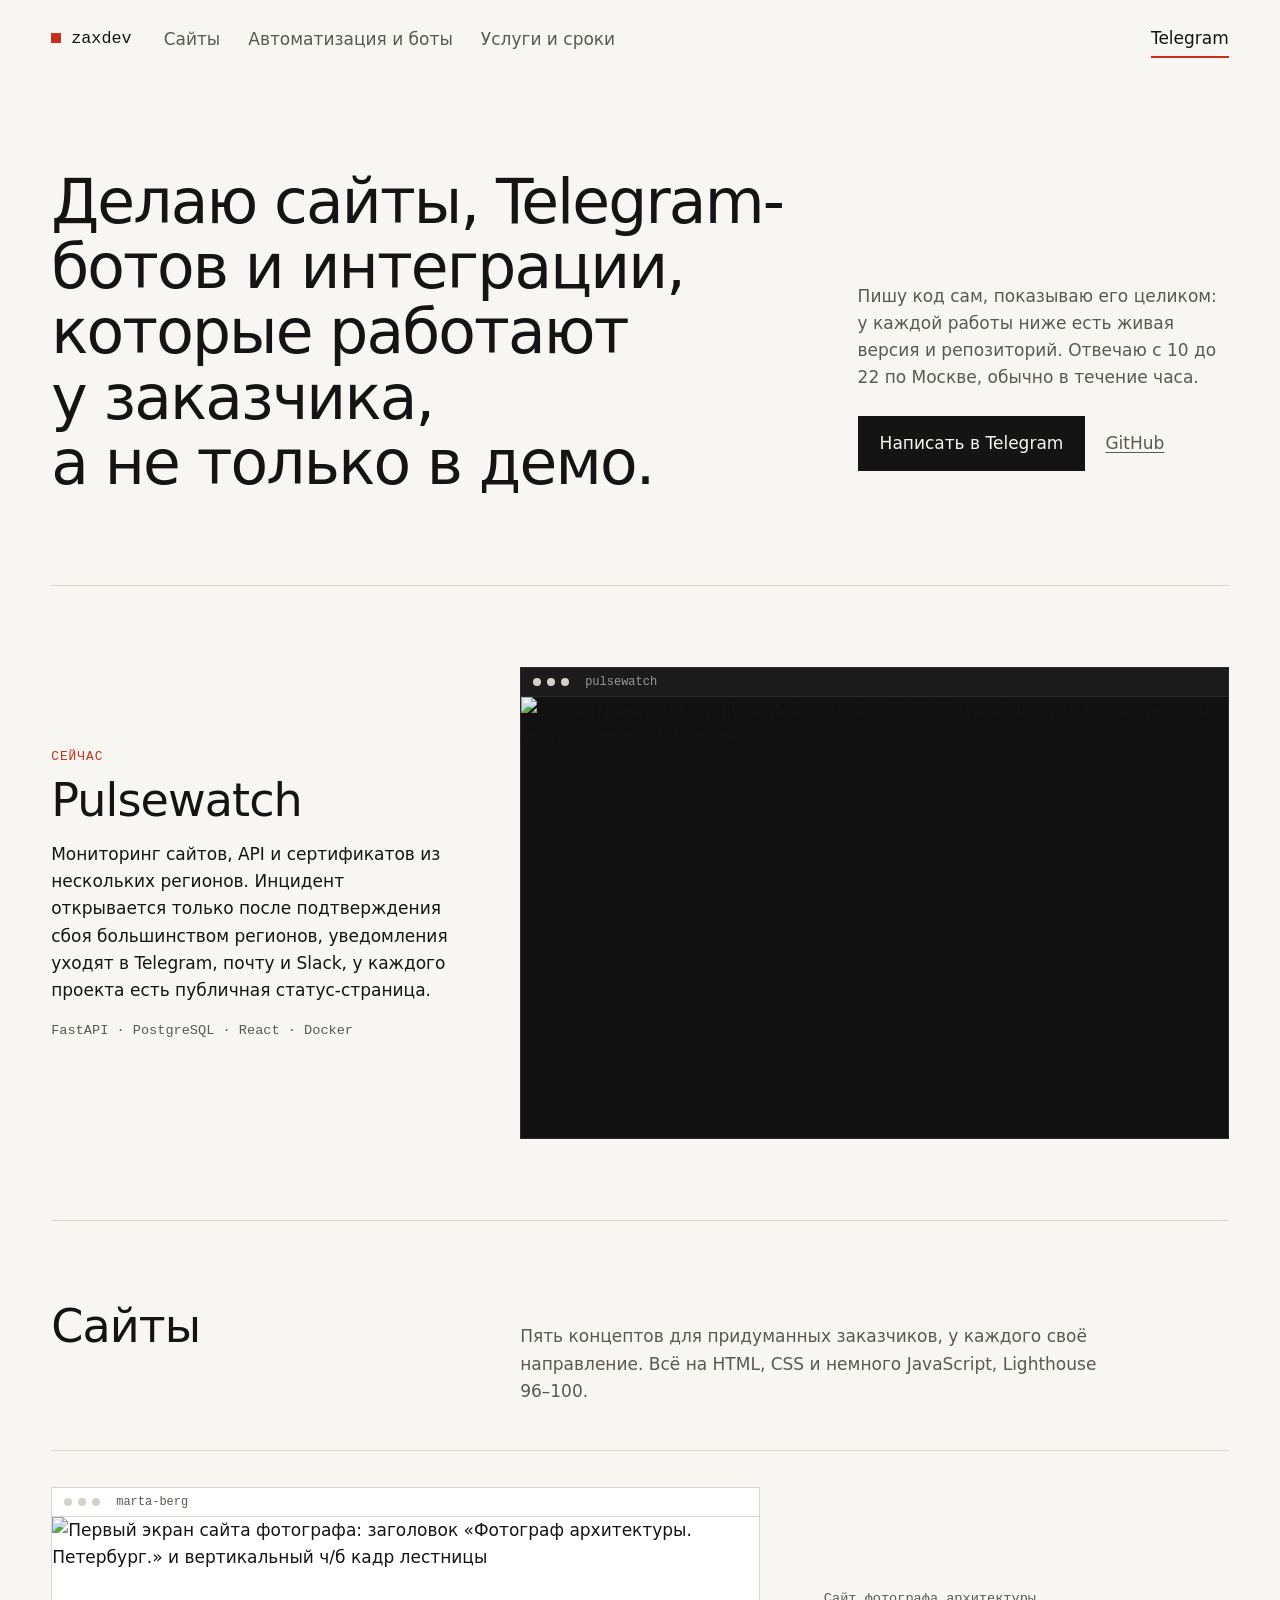
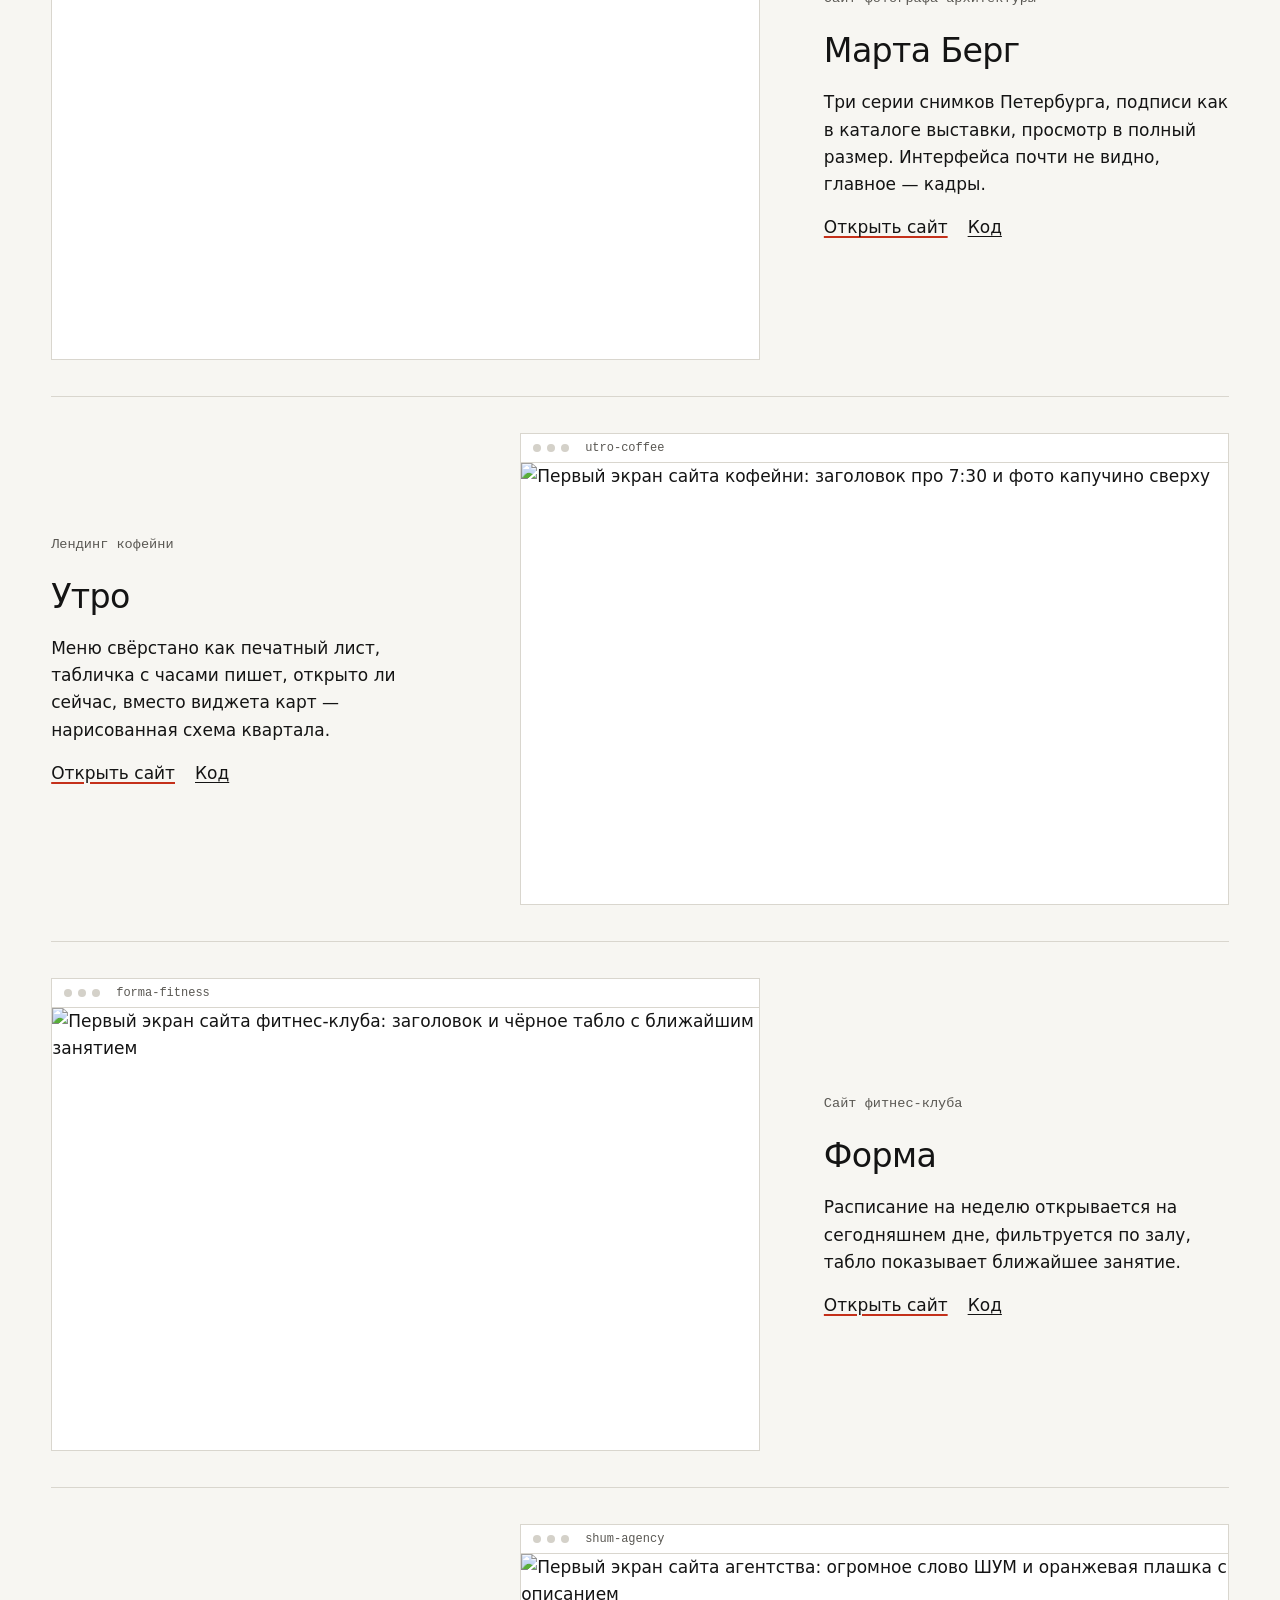
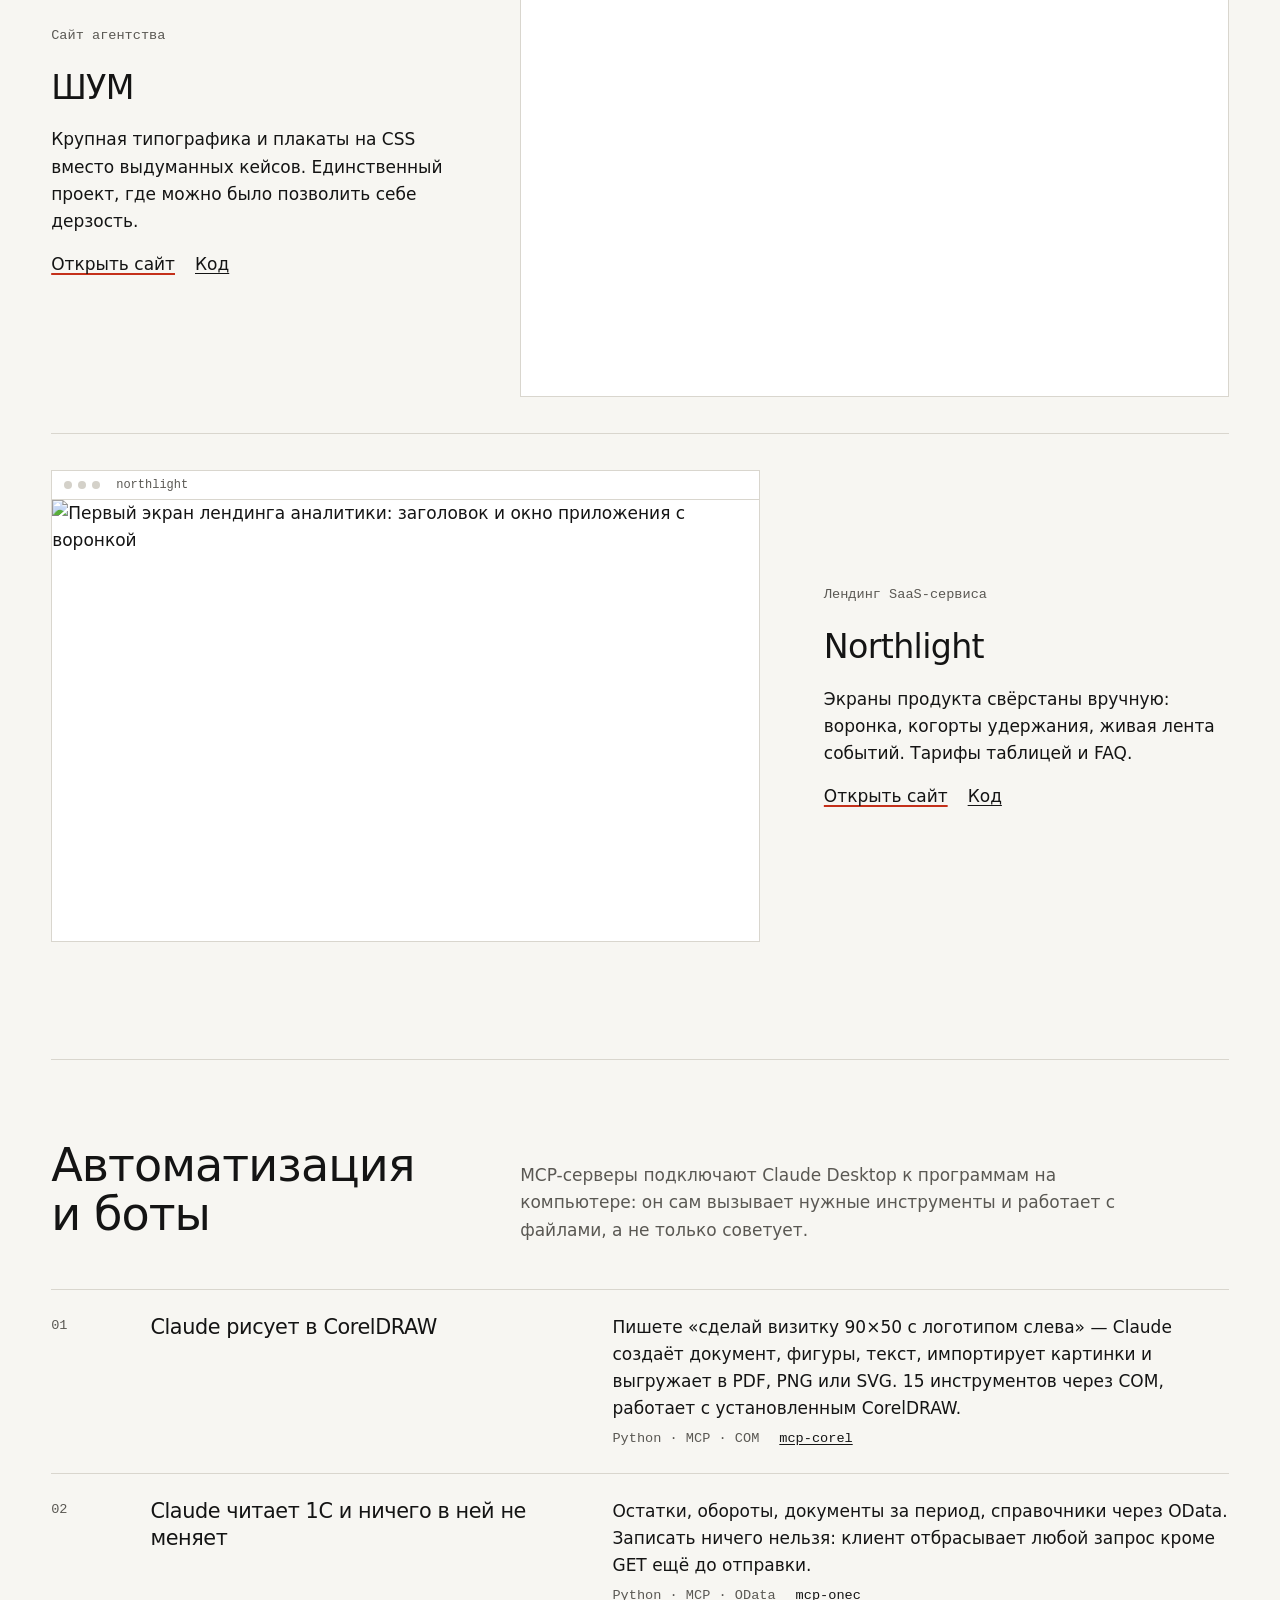
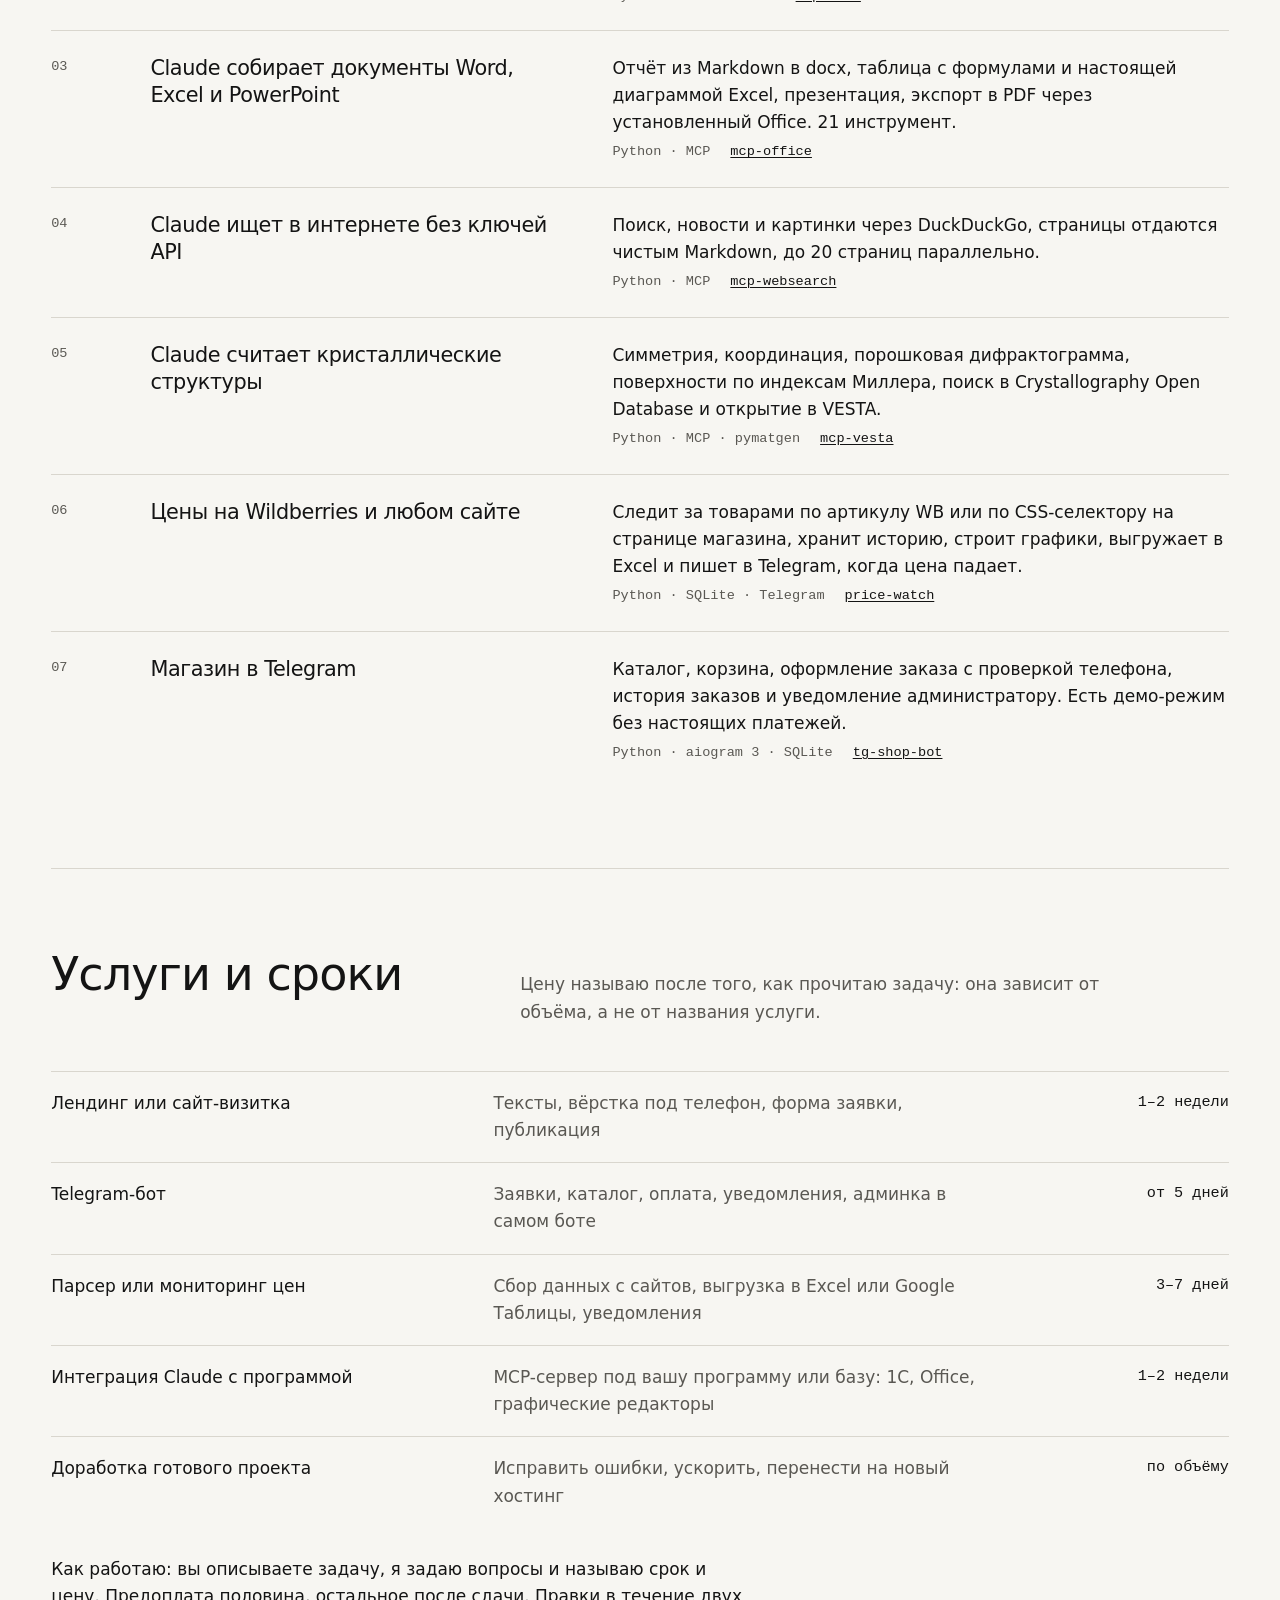
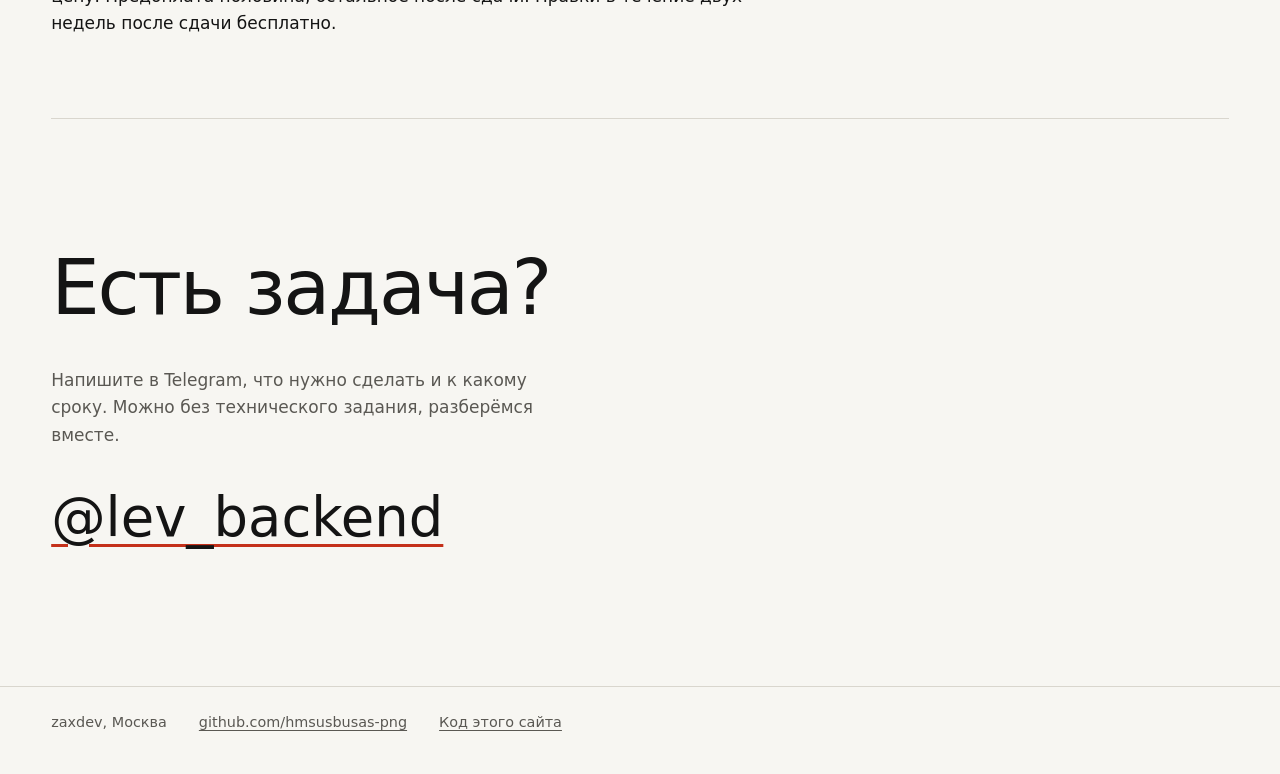
==== commit 0b5445fd: "Rebuild the portfolio: light page, large previews, automation section No glassmorphism, gradient tex" ====
--- a/index.html
+++ b/index.html
@@ -1,327 +1,200 @@
 <!DOCTYPE html>
 <html lang="ru">
 <head>
-  <meta charset="UTF-8">
-  <meta name="viewport" content="width=device-width, initial-scale=1.0">
-  <title>zaxdev: сайты, боты, парсеры</title>
-  <meta name="description" content="Разрабатываю лендинги, Telegram-ботов, парсеры маркетплейсов и скрипты автоматизации. Быстро, без конструкторов, с правками.">
+  <meta charset="utf-8">
+  <meta name="viewport" content="width=device-width, initial-scale=1">
+  <title>zaxdev — сайты, Telegram-боты, парсеры и интеграции с Claude</title>
+  <meta name="description" content="Делаю сайты, Telegram-ботов, парсеры и MCP-серверы, через которые Claude работает с CorelDRAW, 1С и Office. Работы с живыми демо и кодом на GitHub.">
   <link rel="canonical" href="https://hmsusbusas-png.github.io/zaxdev-portfolio/">
   <meta property="og:type" content="website">
-  <meta property="og:title" content="zaxdev: сайты, боты, парсеры">
-  <meta property="og:description" content="Разрабатываю лендинги, Telegram-ботов, парсеры маркетплейсов и скрипты автоматизации. Быстро, без конструкторов, с правками.">
+  <meta property="og:locale" content="ru_RU">
+  <meta property="og:title" content="zaxdev — сайты, боты, парсеры, интеграции с Claude">
+  <meta property="og:description" content="Работы с живыми демо и кодом на GitHub.">
   <meta property="og:url" content="https://hmsusbusas-png.github.io/zaxdev-portfolio/">
-  <meta property="og:image" content="https://hmsusbusas-png.github.io/zaxdev-portfolio/screenshots/desktop.png">
+  <meta property="og:image" content="https://hmsusbusas-png.github.io/zaxdev-portfolio/og.jpg">
+  <meta property="og:image:width" content="1200">
+  <meta property="og:image:height" content="630">
   <meta name="twitter:card" content="summary_large_image">
-  <meta name="twitter:title" content="zaxdev: сайты, боты, парсеры">
-  <meta name="twitter:description" content="Лендинги, Telegram-боты, парсеры и автоматизация под задачу.">
-  <meta name="twitter:image" content="https://hmsusbusas-png.github.io/zaxdev-portfolio/screenshots/desktop.png">
-  <link rel="icon" type="image/svg+xml" href="favicon.svg">
-  <link rel="preconnect" href="https://fonts.googleapis.com">
-  <link rel="preconnect" href="https://fonts.gstatic.com" crossorigin>
-  <link href="https://fonts.googleapis.com/css2?family=Unbounded:wght@400;500;600;700&family=Golos+Text:wght@400;500;600&display=swap" rel="stylesheet">
+  <meta name="theme-color" content="#f7f6f2">
+  <link rel="icon" href="favicon.svg" type="image/svg+xml">
+  <link rel="preload" href="fonts/golos-text-normal-400-cyrillic.woff2" as="font" type="font/woff2" crossorigin>
+  <link rel="stylesheet" href="css/fonts.css">
   <link rel="stylesheet" href="css/style.css">
-  <noscript>
-    <style>.reveal { opacity: 1 !important; transform: none !important; }</style>
-  </noscript>
 </head>
 <body>
-
-  <a class="skip-link" href="#main">Перейти к содержимому</a>
-
-  <header class="nav" id="nav">
-    <div class="container nav-inner">
-      <a href="#main" class="logo">zaxdev</a>
-      <nav class="nav-links" id="nav-menu" aria-label="Основная навигация">
-        <a href="#services">Услуги</a>
-        <a href="#projects">Проекты</a>
-        <a href="#about">Обо мне</a>
-        <a href="#contact">Контакты</a>
-      </nav>
-      <a href="https://t.me/lev_backend" class="nav-cta" target="_blank" rel="noopener">Обсудить задачу</a>
-      <button class="nav-burger" id="nav-burger" type="button" aria-expanded="false" aria-controls="nav-menu" aria-label="Открыть меню">
-        <span class="burger-line" aria-hidden="true"></span>
-        <span class="burger-line" aria-hidden="true"></span>
-      </button>
-    </div>
+  <a class="skip" href="#main">К содержанию</a>
+  <header class="top">
+    <a class="logo" href="./">zaxdev</a>
+    <nav class="nav" aria-label="Разделы">
+      <a href="#raboty">Сайты</a>
+      <a href="#avtomatizaciya">Автоматизация и боты</a>
+      <a href="#uslugi">Услуги и сроки</a>
+    </nav>
+    <a class="top__tg" href="https://t.me/lev_backend">Telegram</a>
   </header>
 
   <main id="main">
-    <section class="hero">
-      <div class="container hero-grid">
-        <div class="hero-main">
-          <div class="status-chip">
-            <span class="dot"></span>
-            открыт для заказов
-          </div>
-          <h1>Сайты, боты и&nbsp;парсеры <span class="grad-text">на&nbsp;заказ</span></h1>
-          <p class="hero-sub">
-            Делаю лендинги для бизнеса, Telegram-ботов, парсеры маркетплейсов
-            и скрипты автоматизации. Веду от постановки задачи до запуска без вашей головной боли.
-          </p>
-          <div class="hero-actions">
-            <a href="https://t.me/lev_backend" class="btn btn-primary" id="magnetic-btn" target="_blank" rel="noopener">Написать в Telegram</a>
-            <a href="#projects" class="btn btn-ghost">Смотреть проекты
-              <svg width="14" height="14" viewBox="0 0 14 14" fill="none" aria-hidden="true"><path d="M7 1v11M2.5 7.5 7 12l4.5-4.5" stroke="currentColor" stroke-width="1.6" stroke-linecap="round" stroke-linejoin="round"/></svg>
-            </a>
-          </div>
-          <svg class="hero-arrow" width="72" height="60" viewBox="0 0 72 60" fill="none" aria-hidden="true">
-            <path d="M6 4c14 10 30 26 38 44" stroke="currentColor" stroke-width="1.6" stroke-linecap="round"/>
-            <path d="M36 40c3 3 6 6 8 8 1-4 2-8 4-11" stroke="currentColor" stroke-width="1.6" stroke-linecap="round" stroke-linejoin="round"/>
-          </svg>
-        </div>
-
-        <aside class="hero-meta">
-          <div class="meta-row">
-            <span class="meta-label">локация</span>
-            <span class="meta-value">Москва · удалённо по всему СНГ</span>
-          </div>
-          <div class="meta-row">
-            <span class="meta-label">стек</span>
-            <span class="meta-value">Python · JS · HTML/CSS</span>
-          </div>
-          <div class="meta-row">
-            <span class="meta-label">ответ</span>
-            <span class="meta-value">в течение часа, 10:00–22:00 МСК</span>
-          </div>
-          <div class="meta-row">
-            <span class="meta-label">срок</span>
-            <span class="meta-value">средний проект: 3–5 дней</span>
-          </div>
-        </aside>
-      </div>
-    </section>
-
-    <div class="marquee" aria-hidden="true">
-      <div class="marquee-track">
-        <span>лендинги ✦ telegram-боты ✦ парсеры ✦ автоматизация ✦ скрейперы ✦ скрипты ✦&nbsp;</span>
-        <span>лендинги ✦ telegram-боты ✦ парсеры ✦ автоматизация ✦ скрейперы ✦ скрипты ✦&nbsp;</span>
-      </div>
-    </div>
-    <section class="services" id="services">
-      <div class="container">
-        <div class="section-head reveal">
-          <span class="section-index">01 / услуги</span>
-          <h2>Что я делаю</h2>
-        </div>
-
-        <div class="bento">
-          <article class="bento-card span-7 reveal">
-            <div class="card-top">
-              <span class="card-num">01</span>
-              <svg class="card-icon" width="26" height="26" viewBox="0 0 24 24" fill="none" stroke="currentColor" stroke-width="1.5" stroke-linecap="round" stroke-linejoin="round" aria-hidden="true"><rect x="2.5" y="4" width="19" height="14" rx="2.5"/><path d="m6 9 3 3-3 3M12 15h5"/></svg>
-            </div>
-            <h3>Лендинги и сайты</h3>
-            <p>Продающие одностраничники и сайты-визитки: быстрые, адаптивные, без конструкторов и шаблонного мусора.</p>
-            <span class="card-price">от 8 000 ₽</span>
-          </article>
-
-          <article class="bento-card span-5 reveal">
-            <div class="card-top">
-              <span class="card-num">02</span>
-              <svg class="card-icon" width="26" height="26" viewBox="0 0 24 24" fill="none" stroke="currentColor" stroke-width="1.5" stroke-linecap="round" stroke-linejoin="round" aria-hidden="true"><path d="M21.5 11.8c0 4.5-4.3 8.2-9.5 8.2-1.1 0-2.2-.2-3.2-.5L3.5 21l1.6-4.1C3.8 15.6 3 13.8 3 11.8 3 7.3 7.3 3.5 12.5 3.5s9 3.8 9 8.3Z"/><path d="M8.5 10.5h7M8.5 13.5h4.5"/></svg>
-            </div>
-            <h3>Telegram-боты</h3>
-            <p>Магазины с каталогом и корзиной, уведомления и рассылки, мини-приложения. С админкой и подключением оплаты.</p>
-            <span class="card-price">от 5 000 ₽</span>
-          </article>
-
-          <article class="bento-card span-5 reveal">
-            <div class="card-top">
-              <span class="card-num">03</span>
-              <svg class="card-icon" width="26" height="26" viewBox="0 0 24 24" fill="none" stroke="currentColor" stroke-width="1.5" stroke-linecap="round" stroke-linejoin="round" aria-hidden="true"><ellipse cx="12" cy="5.5" rx="8" ry="2.8"/><path d="M4 5.5v13c0 1.5 3.6 2.8 8 2.8s8-1.3 8-2.8v-13M4 12c0 1.5 3.6 2.8 8 2.8s8-1.3 8-2.8"/></svg>
-            </div>
-            <h3>Парсеры и скрейперы</h3>
-            <p>Цены и товары Wildberries, Ozon, Avito. Мониторинг конкурентов с уведомлениями об изменениях и выгрузкой в Excel или Google Sheets.</p>
-            <span class="card-price">от 3 000 ₽</span>
-          </article>
-
-          <article class="bento-card span-7 reveal">
-            <div class="card-top">
-              <span class="card-num">04</span>
-              <svg class="card-icon" width="26" height="26" viewBox="0 0 24 24" fill="none" stroke="currentColor" stroke-width="1.5" stroke-linecap="round" stroke-linejoin="round" aria-hidden="true"><path d="M13 2.5 4.5 13.5H11l-1 8 8.5-11H12l1-8Z"/></svg>
-            </div>
-            <h3>Автоматизация</h3>
-            <p>Скрипты, которые убивают рутину: массовая обработка файлов, отчёты, интеграции API, постинг в соцсети.</p>
-            <span class="card-price">от 2 000 ₽</span>
-          </article>
-        </div>
-      </div>
-    </section>
-
-    <section class="projects" id="projects">
-      <div class="container">
-        <div class="section-head reveal">
-          <span class="section-index">02 / проекты</span>
-          <h2>Последние работы</h2>
-        </div>
-
-        <div class="project-row reveal">
-          <div class="project-info">
-            <span class="project-idx">01</span>
-            <h3>Кофейня «Утро»</h3>
-            <p>Концепт-лендинг для кофейни на Покровке: меню с ценами, галерея, карта и акция для постоянных гостей. Портфолиный проект, опубликован на GitHub Pages.</p>
-            <div class="project-tags">
-              <span>HTML</span><span>CSS</span><span>JS</span>
-            </div>
-            <a class="project-link" href="https://hmsusbusas-png.github.io/utro-coffee/" target="_blank" rel="noopener">Открыть сайт
-              <svg width="13" height="13" viewBox="0 0 13 13" fill="none" aria-hidden="true"><path d="M2 11 11 2M4.5 2H11v6.5" stroke="currentColor" stroke-width="1.6" stroke-linecap="round" stroke-linejoin="round"/></svg>
-            </a>
-          </div>
-          <div class="project-visual visual-a"><img src="img/projects/utro.jpg" alt="Скриншот лендинга кофейни «Утро»" loading="lazy" width="1200" height="750"></div>
-        </div>
-
-        <div class="project-row row-reverse reveal">
-          <div class="project-info">
-            <span class="project-idx">02</span>
-            <h3>Northlight</h3>
-            <p>Лендинг SaaS-платформы продуктовой аналитики: bento-сетка фич, интерактивный демо-блок с табами, переключатель тарифов, waitlist-форма. Светлый минимализм, много воздуха.</p>
-            <div class="project-tags">
-              <span>HTML</span><span>CSS</span><span>JS</span>
-            </div>
-            <a class="project-link" href="https://hmsusbusas-png.github.io/northlight/" target="_blank" rel="noopener">Открыть сайт
-              <svg width="13" height="13" viewBox="0 0 13 13" fill="none" aria-hidden="true"><path d="M2 11 11 2M4.5 2H11v6.5" stroke="currentColor" stroke-width="1.6" stroke-linecap="round" stroke-linejoin="round"/></svg>
-            </a>
-          </div>
-          <div class="project-visual visual-b"><img src="img/projects/northlight.jpg" alt="Скриншот лендинга Northlight" loading="lazy" width="1200" height="750"></div>
-        </div>
-
-        <div class="project-row reveal">
-          <div class="project-info">
-            <span class="project-idx">03</span>
-            <h3>ШУМ: digital-агентство</h3>
-            <p>Сайт агентства в нео-брутализме: маркер-акценты в типографике, жёсткие тени, marquee-строки, аккордеон услуг с ценами и форма заявки с живой валидацией.</p>
-            <div class="project-tags">
-              <span>HTML</span><span>CSS</span><span>JS</span>
-            </div>
-            <a class="project-link" href="https://hmsusbusas-png.github.io/shum-agency/" target="_blank" rel="noopener">Открыть сайт
-              <svg width="13" height="13" viewBox="0 0 13 13" fill="none" aria-hidden="true"><path d="M2 11 11 2M4.5 2H11v6.5" stroke="currentColor" stroke-width="1.6" stroke-linecap="round" stroke-linejoin="round"/></svg>
-            </a>
-          </div>
-          <div class="project-visual visual-c"><img src="img/projects/shum.jpg" alt="Скриншот сайта агентства ШУМ" loading="lazy" width="1200" height="750"></div>
-        </div>
-
-        <div class="project-row row-reverse reveal">
-          <div class="project-info">
-            <span class="project-idx">04</span>
-            <h3>ФОРМА: фитнес-клуб</h3>
-            <p>Сайт сети фитнес-клубов: расписание занятий по дням с табами, тарифы, счётчики и запись на пробную тренировку. Тёмная тема с неоновыми акцентами.</p>
-            <div class="project-tags">
-              <span>HTML</span><span>CSS</span><span>JS</span>
-            </div>
-            <a class="project-link" href="https://hmsusbusas-png.github.io/forma-fitness/" target="_blank" rel="noopener">Открыть сайт
-              <svg width="13" height="13" viewBox="0 0 13 13" fill="none" aria-hidden="true"><path d="M2 11 11 2M4.5 2H11v6.5" stroke="currentColor" stroke-width="1.6" stroke-linecap="round" stroke-linejoin="round"/></svg>
-            </a>
-          </div>
-          <div class="project-visual visual-a"><img src="img/projects/forma.jpg" alt="Скриншот сайта сети фитнес-клубов ФОРМА" loading="lazy" width="1200" height="750"></div>
-        </div>
-
-        <div class="mini-grid reveal">
-          <a class="mini-card" href="https://hmsusbusas-png.github.io/marta-berg/" target="_blank" rel="noopener">
-            <span class="mini-thumb"><img src="img/projects/marta.jpg" alt="Скриншот портфолио фотографа Marta Berg" loading="lazy" width="1200" height="750"></span>
-            <span class="mini-head"><span class="mini-name">Marta Berg</span><span class="mini-chip chip-live">live</span></span>
-            <span class="mini-desc">Портфолио фотографа: masonry-галерея с лайтбоксом, услуги и запись на съёмку</span>
-            <span class="mini-tag">HTML / CSS / JS</span>
-          </a>
-          <a class="mini-card" href="https://hmsusbusas-png.github.io/metrics-dashboard/" target="_blank" rel="noopener">
-            <span class="mini-thumb"><img src="img/projects/dashboard.jpg" alt="Скриншот дашборда продаж" loading="lazy" width="1200" height="750"></span>
-            <span class="mini-head"><span class="mini-name">Sales Dashboard</span><span class="mini-chip chip-live">live</span></span>
-            <span class="mini-desc">Дашборд продаж: графики Chart.js, фильтры периодов, тёмная и светлая тема, экспорт CSV</span>
-            <span class="mini-tag">JS + Chart.js</span>
-          </a>
-          <a class="mini-card" href="https://github.com/hmsusbusas-png/wb-price-tracker" target="_blank" rel="noopener">
-            <span class="mini-head"><span class="mini-name">wb-price-tracker</span><span class="mini-chip chip-py">python</span></span>
-            <span class="mini-desc">Мониторинг цен Wildberries: поиск, графики динамики, выгрузка в Excel</span>
-            <span class="mini-tag">Python</span>
-          </a>
-          <a class="mini-card" href="https://github.com/hmsusbusas-png/tg-shop-bot" target="_blank" rel="noopener">
-            <span class="mini-head"><span class="mini-name">tg-shop-bot</span><span class="mini-chip chip-py">python</span></span>
-            <span class="mini-desc">Магазин настольных игр в Telegram: каталог, корзина, оформление заказа в SQLite</span>
-            <span class="mini-tag">Python + aiogram 3</span>
-          </a>
-          <a class="mini-card" href="https://github.com/hmsusbusas-png/price-watch" target="_blank" rel="noopener">
-            <span class="mini-head"><span class="mini-name">price-watch</span><span class="mini-chip chip-py">python</span></span>
-            <span class="mini-desc">Слежение за ценами с алертами в Telegram: Wildberries и любой сайт по селектору</span>
-            <span class="mini-tag">Python</span>
-          </a>
-          <a class="mini-card" href="https://github.com/hmsusbusas-png/file-tidy" target="_blank" rel="noopener">
-            <span class="mini-head"><span class="mini-name">file-tidy</span><span class="mini-chip chip-py">python</span></span>
-            <span class="mini-desc">CLI-органайзер файлов по типам и датам: dry-run по умолчанию, откат через undo</span>
-            <span class="mini-tag">Python</span>
-          </a>
-        </div>
-      </div>
-    </section>
-    <section class="about" id="about">
-      <div class="container about-grid">
-        <div class="reveal">
-          <div class="section-head">
-            <span class="section-index">03 / обо мне</span>
-          </div>
-          <h2 class="about-title">Пишу код сам, <span class="grad-text">отвечаю за результат</span></h2>
-          <p class="about-text">
-            Путь начал с низкоуровневой разработки и разбирался, как программы
-            устроены изнутри, а не только как выглядят снаружи. Поэтому мои
-            парсеры не отваливаются от первой же смены вёрстки, а боты не
-            падают от неожиданного сообщения.
-          </p>
-          <p class="about-text">
-            Работаю просто: сначала обсуждаем задачу и фиксируем сроки,
-            потом предоплата 50%, потом работа. Правки в течение двух недель
-            после сдачи бесплатно.
-          </p>
-        </div>
-
-        <div class="about-timeline reveal">
-          <div class="tl-row">
-            <span class="tl-year">2024</span>
-            <span class="tl-what">первые строчки кода, реверс-инжиниринг и работа с памятью процессов</span>
-          </div>
-          <div class="tl-row">
-            <span class="tl-year">2025</span>
-            <span class="tl-what">переход к вебу и Python: первые боты и парсеры под реальные задачи</span>
-          </div>
-          <div class="tl-row">
-            <span class="tl-year">2026</span>
-            <span class="tl-what">полный цикл: от идеи и дизайна до деплоя и поддержки</span>
-          </div>
-        </div>
-      </div>
-    </section>
-
-    <section class="contact" id="contact">
-      <div class="container contact-inner reveal">
-        <h2 class="contact-title">Есть задача<span class="grad-text">?</span></h2>
-        <p class="contact-sub">
-          Напишите в Telegram. Обсудим задачу, сроки и цену.
-          Отвечаю в течение часа, с 10:00 до 22:00 МСК.
+    <section class="hero" aria-labelledby="hero-title">
+      <h1 id="hero-title">Делаю сайты, Telegram-ботов и&nbsp;интеграции, которые работают у&nbsp;заказчика, а&nbsp;не&nbsp;только в&nbsp;демо.</h1>
+      <div class="hero__side">
+        <p>Пишу код сам, показываю его целиком: у каждой работы ниже есть живая версия и репозиторий. Отвечаю с 10 до 22 по Москве, обычно в течение часа.</p>
+        <p class="hero__actions">
+          <a class="button" href="https://t.me/lev_backend">Написать в Telegram</a>
+          <a class="link" href="https://github.com/hmsusbusas-png">GitHub</a>
         </p>
-        <div class="contact-actions">
-          <a href="https://t.me/lev_backend" class="btn btn-primary btn-big" target="_blank" rel="noopener">
-            <svg width="19" height="19" viewBox="0 0 24 24" fill="currentColor" aria-hidden="true"><path d="M21.9 4.6 18.9 19c-.2 1-.8 1.3-1.7.8l-4.6-3.4-2.2 2.1c-.3.3-.5.5-1 .5l.4-4.8L18.5 6c.4-.3-.1-.5-.6-.2L7.1 12.4l-4.5-1.4c-1-.3-1-1 .2-1.4L20.6 3.2c.8-.3 1.5.2 1.3 1.4Z"/></svg>
-            @lev_backend
-          </a>
-          <svg class="contact-arrow" width="64" height="54" viewBox="0 0 64 54" fill="none" aria-hidden="true">
-            <path d="M58 4C44 10 24 24 14 46" stroke="currentColor" stroke-width="1.6" stroke-linecap="round"/>
-            <path d="M12 36c0 4 .5 8 2 10 2-3 5-6 8-8" stroke="currentColor" stroke-width="1.6" stroke-linecap="round" stroke-linejoin="round"/>
-          </svg>
-        </div>
-      </div>
-    </section>
-
-    <footer class="footer">
-      <div class="container">
-        <div class="footer-wordmark" aria-hidden="true">zaxdev</div>
-        <div class="footer-row">
-          <span>© 2026 zaxdev · сделано руками, без конструкторов</span>
-          <div class="footer-links">
-            <a href="https://t.me/lev_backend" target="_blank" rel="noopener">Telegram</a>
-            <a href="https://github.com/hmsusbusas-png" target="_blank" rel="noopener">GitHub</a>
-          </div>
-        </div>
-      </div>
-    </footer>
+      </div>
+    </section>
+
+    <section class="now" aria-labelledby="now-title">
+      <div class="now__text">
+        <p class="label">Сейчас</p>
+        <h2 id="now-title">Pulsewatch</h2>
+        <p>Мониторинг сайтов, API и сертификатов из нескольких регионов. Инцидент открывается только после подтверждения сбоя большинством регионов, уведомления уходят в Telegram, почту и Slack, у каждого проекта есть публичная статус-страница.</p>
+        <p class="now__stack">FastAPI · PostgreSQL · React · Docker</p>
+      </div>
+      <figure class="now__shot">
+        <span class="work__bar" aria-hidden="true"><i></i><i></i><i></i><span>pulsewatch</span></span>
+        <picture><source type="image/avif" srcset="img/pulsewatch-720.avif 720w, img/pulsewatch-1200.avif 1200w" sizes="(min-width: 1000px) 560px, 100vw"><img src="img/pulsewatch-720.webp" srcset="img/pulsewatch-720.webp 720w, img/pulsewatch-1200.webp 1200w" sizes="(min-width: 1000px) 560px, 100vw" width="1200" height="750" alt="Экран монитора в pulsewatch: аптайм 99,99 %, график отклика за неделю, этапы запроса и регионы" fetchpriority="high" decoding="async"></picture>
+      </figure>
+    </section>
+
+    <section class="works" id="raboty" aria-labelledby="works-title">
+      <div class="section-head">
+        <h2 id="works-title">Сайты</h2>
+        <p>Пять концептов для придуманных заказчиков, у каждого своё направление. Всё на HTML, CSS и немного JavaScript, Lighthouse 96–100.</p>
+      </div>
+      <article class="work">
+        <a class="work__shot" href="https://hmsusbusas-png.github.io/marta-berg/" tabindex="-1" aria-hidden="true">
+          <span class="work__bar"><i></i><i></i><i></i><span>marta-berg</span></span>
+          <picture><source type="image/avif" srcset="img/marta-berg-720.avif 720w, img/marta-berg-1200.avif 1200w" sizes="(min-width: 1000px) 560px, 100vw"><img src="img/marta-berg-720.webp" srcset="img/marta-berg-720.webp 720w, img/marta-berg-1200.webp 1200w" sizes="(min-width: 1000px) 560px, 100vw" width="1200" height="750" alt="Первый экран сайта фотографа: заголовок «Фотограф архитектуры. Петербург.» и вертикальный ч/б кадр лестницы" loading="lazy" decoding="async"></picture>
+        </a>
+        <div class="work__text">
+          <p class="work__kind">Сайт фотографа архитектуры</p>
+          <h3>Марта Берг</h3>
+          <p>Три серии снимков Петербурга, подписи как в каталоге выставки, просмотр в полный размер. Интерфейса почти не видно, главное — кадры.</p>
+          <p class="work__links"><a href="https://hmsusbusas-png.github.io/marta-berg/">Открыть сайт</a><a href="https://github.com/hmsusbusas-png/marta-berg">Код</a></p>
+        </div>
+      </article>
+      <article class="work">
+        <a class="work__shot" href="https://hmsusbusas-png.github.io/utro-coffee/" tabindex="-1" aria-hidden="true">
+          <span class="work__bar"><i></i><i></i><i></i><span>utro-coffee</span></span>
+          <picture><source type="image/avif" srcset="img/utro-coffee-720.avif 720w, img/utro-coffee-1200.avif 1200w" sizes="(min-width: 1000px) 560px, 100vw"><img src="img/utro-coffee-720.webp" srcset="img/utro-coffee-720.webp 720w, img/utro-coffee-1200.webp 1200w" sizes="(min-width: 1000px) 560px, 100vw" width="1200" height="750" alt="Первый экран сайта кофейни: заголовок про 7:30 и фото капучино сверху" loading="lazy" decoding="async"></picture>
+        </a>
+        <div class="work__text">
+          <p class="work__kind">Лендинг кофейни</p>
+          <h3>Утро</h3>
+          <p>Меню свёрстано как печатный лист, табличка с часами пишет, открыто ли сейчас, вместо виджета карт — нарисованная схема квартала.</p>
+          <p class="work__links"><a href="https://hmsusbusas-png.github.io/utro-coffee/">Открыть сайт</a><a href="https://github.com/hmsusbusas-png/utro-coffee">Код</a></p>
+        </div>
+      </article>
+      <article class="work">
+        <a class="work__shot" href="https://hmsusbusas-png.github.io/forma-fitness/" tabindex="-1" aria-hidden="true">
+          <span class="work__bar"><i></i><i></i><i></i><span>forma-fitness</span></span>
+          <picture><source type="image/avif" srcset="img/forma-fitness-720.avif 720w, img/forma-fitness-1200.avif 1200w" sizes="(min-width: 1000px) 560px, 100vw"><img src="img/forma-fitness-720.webp" srcset="img/forma-fitness-720.webp 720w, img/forma-fitness-1200.webp 1200w" sizes="(min-width: 1000px) 560px, 100vw" width="1200" height="750" alt="Первый экран сайта фитнес-клуба: заголовок и чёрное табло с ближайшим занятием" loading="lazy" decoding="async"></picture>
+        </a>
+        <div class="work__text">
+          <p class="work__kind">Сайт фитнес-клуба</p>
+          <h3>Форма</h3>
+          <p>Расписание на неделю открывается на сегодняшнем дне, фильтруется по залу, табло показывает ближайшее занятие.</p>
+          <p class="work__links"><a href="https://hmsusbusas-png.github.io/forma-fitness/">Открыть сайт</a><a href="https://github.com/hmsusbusas-png/forma-fitness">Код</a></p>
+        </div>
+      </article>
+      <article class="work">
+        <a class="work__shot" href="https://hmsusbusas-png.github.io/shum-agency/" tabindex="-1" aria-hidden="true">
+          <span class="work__bar"><i></i><i></i><i></i><span>shum-agency</span></span>
+          <picture><source type="image/avif" srcset="img/shum-agency-720.avif 720w, img/shum-agency-1200.avif 1200w" sizes="(min-width: 1000px) 560px, 100vw"><img src="img/shum-agency-720.webp" srcset="img/shum-agency-720.webp 720w, img/shum-agency-1200.webp 1200w" sizes="(min-width: 1000px) 560px, 100vw" width="1200" height="750" alt="Первый экран сайта агентства: огромное слово ШУМ и оранжевая плашка с описанием" loading="lazy" decoding="async"></picture>
+        </a>
+        <div class="work__text">
+          <p class="work__kind">Сайт агентства</p>
+          <h3>ШУМ</h3>
+          <p>Крупная типографика и плакаты на CSS вместо выдуманных кейсов. Единственный проект, где можно было позволить себе дерзость.</p>
+          <p class="work__links"><a href="https://hmsusbusas-png.github.io/shum-agency/">Открыть сайт</a><a href="https://github.com/hmsusbusas-png/shum-agency">Код</a></p>
+        </div>
+      </article>
+      <article class="work">
+        <a class="work__shot" href="https://hmsusbusas-png.github.io/northlight/" tabindex="-1" aria-hidden="true">
+          <span class="work__bar"><i></i><i></i><i></i><span>northlight</span></span>
+          <picture><source type="image/avif" srcset="img/northlight-720.avif 720w, img/northlight-1200.avif 1200w" sizes="(min-width: 1000px) 560px, 100vw"><img src="img/northlight-720.webp" srcset="img/northlight-720.webp 720w, img/northlight-1200.webp 1200w" sizes="(min-width: 1000px) 560px, 100vw" width="1200" height="750" alt="Первый экран лендинга аналитики: заголовок и окно приложения с воронкой" loading="lazy" decoding="async"></picture>
+        </a>
+        <div class="work__text">
+          <p class="work__kind">Лендинг SaaS-сервиса</p>
+          <h3>Northlight</h3>
+          <p>Экраны продукта свёрстаны вручную: воронка, когорты удержания, живая лента событий. Тарифы таблицей и FAQ.</p>
+          <p class="work__links"><a href="https://hmsusbusas-png.github.io/northlight/">Открыть сайт</a><a href="https://github.com/hmsusbusas-png/northlight">Код</a></p>
+        </div>
+      </article>
+    </section>
+
+    <section class="auto" id="avtomatizaciya" aria-labelledby="auto-title">
+      <div class="section-head">
+        <h2 id="auto-title">Автоматизация и боты</h2>
+        <p>MCP-серверы подключают Claude Desktop к программам на компьютере: он сам вызывает нужные инструменты и работает с файлами, а не только советует.</p>
+      </div>
+      <ol class="auto__list">
+        <li>
+          <h3>Claude рисует в CorelDRAW</h3>
+          <p>Пишете «сделай визитку 90×50 с логотипом слева» — Claude создаёт документ, фигуры, текст, импортирует картинки и выгружает в PDF, PNG или SVG. 15 инструментов через COM, работает с установленным CorelDRAW.</p>
+          <p class="auto__meta"><span>Python · MCP · COM</span><a href="https://github.com/hmsusbusas-png/mcp-corel">mcp-corel</a></p>
+        </li>
+        <li>
+          <h3>Claude читает 1С и ничего в ней не меняет</h3>
+          <p>Остатки, обороты, документы за период, справочники через OData. Записать ничего нельзя: клиент отбрасывает любой запрос кроме GET ещё до отправки.</p>
+          <p class="auto__meta"><span>Python · MCP · OData</span><a href="https://github.com/hmsusbusas-png/mcp-onec">mcp-onec</a></p>
+        </li>
+        <li>
+          <h3>Claude собирает документы Word, Excel и PowerPoint</h3>
+          <p>Отчёт из Markdown в docx, таблица с формулами и настоящей диаграммой Excel, презентация, экспорт в PDF через установленный Office. 21 инструмент.</p>
+          <p class="auto__meta"><span>Python · MCP</span><a href="https://github.com/hmsusbusas-png/mcp-office">mcp-office</a></p>
+        </li>
+        <li>
+          <h3>Claude ищет в интернете без ключей API</h3>
+          <p>Поиск, новости и картинки через DuckDuckGo, страницы отдаются чистым Markdown, до 20 страниц параллельно.</p>
+          <p class="auto__meta"><span>Python · MCP</span><a href="https://github.com/hmsusbusas-png/mcp-websearch">mcp-websearch</a></p>
+        </li>
+        <li>
+          <h3>Claude считает кристаллические структуры</h3>
+          <p>Симметрия, координация, порошковая дифрактограмма, поверхности по индексам Миллера, поиск в Crystallography Open Database и открытие в VESTA.</p>
+          <p class="auto__meta"><span>Python · MCP · pymatgen</span><a href="https://github.com/hmsusbusas-png/mcp-vesta">mcp-vesta</a></p>
+        </li>
+        <li>
+          <h3>Цены на Wildberries и любом сайте</h3>
+          <p>Следит за товарами по артикулу WB или по CSS-селектору на странице магазина, хранит историю, строит графики, выгружает в Excel и пишет в Telegram, когда цена падает.</p>
+          <p class="auto__meta"><span>Python · SQLite · Telegram</span><a href="https://github.com/hmsusbusas-png/price-watch">price-watch</a></p>
+        </li>
+        <li>
+          <h3>Магазин в Telegram</h3>
+          <p>Каталог, корзина, оформление заказа с проверкой телефона, история заказов и уведомление администратору. Есть демо-режим без настоящих платежей.</p>
+          <p class="auto__meta"><span>Python · aiogram 3 · SQLite</span><a href="https://github.com/hmsusbusas-png/tg-shop-bot">tg-shop-bot</a></p>
+        </li>
+      </ol>
+    </section>
+
+    <section class="services" id="uslugi" aria-labelledby="services-title">
+      <div class="section-head">
+        <h2 id="services-title">Услуги и сроки</h2>
+        <p>Цену называю после того, как прочитаю задачу: она зависит от объёма, а не от названия услуги.</p>
+      </div>
+      <dl class="services__list">
+        <div><dt>Лендинг или сайт-визитка</dt><dd>Тексты, вёрстка под телефон, форма заявки, публикация</dd><dd class="services__time">1–2 недели</dd></div>
+        <div><dt>Telegram-бот</dt><dd>Заявки, каталог, оплата, уведомления, админка в самом боте</dd><dd class="services__time">от 5 дней</dd></div>
+        <div><dt>Парсер или мониторинг цен</dt><dd>Сбор данных с сайтов, выгрузка в Excel или Google Таблицы, уведомления</dd><dd class="services__time">3–7 дней</dd></div>
+        <div><dt>Интеграция Claude с программой</dt><dd>MCP-сервер под вашу программу или базу: 1С, Office, графические редакторы</dd><dd class="services__time">1–2 недели</dd></div>
+        <div><dt>Доработка готового проекта</dt><dd>Исправить ошибки, ускорить, перенести на новый хостинг</dd><dd class="services__time">по объёму</dd></div>
+      </dl>
+      <p class="services__how">Как работаю: вы описываете задачу, я задаю вопросы и называю срок и цену. Предоплата половина, остальное после сдачи. Правки в течение двух недель после сдачи бесплатно.</p>
+    </section>
+
+    <section class="contact" aria-labelledby="contact-title">
+      <h2 id="contact-title">Есть задача?</h2>
+      <p>Напишите в Telegram, что нужно сделать и к какому сроку. Можно без технического задания, разберёмся вместе.</p>
+      <p><a class="contact__tg" href="https://t.me/lev_backend">@lev_backend</a></p>
+    </section>
   </main>
 
-  <script src="js/main.js"></script>
+  <footer class="foot">
+    <p>zaxdev, Москва</p>
+    <p><a href="https://github.com/hmsusbusas-png">github.com/hmsusbusas-png</a></p>
+    <p><a href="https://github.com/hmsusbusas-png/zaxdev-portfolio">Код этого сайта</a></p>
+  </footer>
 </body>
 </html>
--- a/css/style.css
+++ b/css/style.css
@@ -1,1039 +1,137 @@
-
-*,
-*::before,
-*::after {
-  margin: 0;
-  padding: 0;
-  box-sizing: border-box;
+:root {
+  --paper: #f7f6f2;
+  --ink: #141414;
+  --muted: #5a5853;
+  --line: #d9d6ce;
+  --red: #c4301a;
+  --sans: "Golos Text", system-ui, sans-serif;
+  --mono: "JetBrains Mono", ui-monospace, monospace;
+  --pad: clamp(16px, 4vw, 56px);
+  --max: 1280px;
 }
 
-:root {
-  --bg: #0B0A08;
-  --surface: rgba(255, 255, 255, .04);
-  --border: rgba(255, 255, 255, .08);
-  --text: #EDE8E0;
-  --muted: #8F8A80;
-  --accent: #FFB454;
-  --accent-2: #FF6B35;
-  --grad: linear-gradient(120deg, var(--accent), var(--accent-2));
-}
+*, *::before, *::after { box-sizing: border-box; }
+body { margin: 0; background: var(--paper); color: var(--ink); font: 400 1.0625rem/1.6 var(--sans); }
+img { display: block; width: 100%; height: auto; }
+a { color: inherit; text-underline-offset: 0.18em; }
+:focus-visible { outline: 2px solid var(--red); outline-offset: 3px; }
+h1, h2, h3 { margin: 0; font-weight: 500; letter-spacing: -0.02em; }
+.skip { position: absolute; top: -80px; left: 12px; background: var(--ink); color: var(--paper); padding: 8px 12px; }
+.skip:focus { top: 12px; }
+section[id] { scroll-margin-top: 16px; }
 
-html {
-  scroll-behavior: smooth;
-  overflow-x: clip;
-}
+.top { max-width: var(--max); margin: 0 auto; padding: 20px var(--pad); display: flex; align-items: center; gap: 32px; }
+.logo { font: 500 1.05rem/1 var(--mono); text-decoration: none; }
+.logo::before { content: ""; display: inline-block; width: 10px; height: 10px; background: var(--red); margin-right: 10px; }
+.nav { display: flex; gap: 28px; }
+.nav a { text-decoration: none; color: var(--muted); padding: 6px 0; }
+.nav a:hover { color: var(--ink); text-decoration: underline; }
+.top__tg { margin-left: auto; font-weight: 500; text-decoration: none; border-bottom: 2px solid var(--red); padding: 4px 0; }
 
-body {
-  background: var(--bg);
-  color: var(--text);
-  font-family: 'Golos Text', system-ui, sans-serif;
-  font-size: 17px;
-  line-height: 1.6;
-  -webkit-font-smoothing: antialiased;
-  overflow-x: hidden;
-}
-
-body::after {
-  content: '';
-  position: fixed;
-  inset: 0;
-  z-index: 200;
-  pointer-events: none;
-  opacity: .05;
-  background-image: url("data:image/svg+xml,%3Csvg xmlns='http://www.w3.org/2000/svg' width='160' height='160'%3E%3Cfilter id='n'%3E%3CfeTurbulence type='fractalNoise' baseFrequency='0.9' numOctaves='2'/%3E%3C/filter%3E%3Crect width='100%25' height='100%25' filter='url(%23n)'/%3E%3C/svg%3E");
-}
-
-::selection {
-  background: var(--accent);
-  color: #171008;
-}
-
-::-webkit-scrollbar {
-  width: 10px;
-}
-
-::-webkit-scrollbar-track {
-  background: var(--bg);
-}
-
-::-webkit-scrollbar-thumb {
-  background: #2a2723;
-  border-radius: 6px;
-  border: 2px solid var(--bg);
-}
-
-::-webkit-scrollbar-thumb:hover {
-  background: #3a362f;
-}
-
-.container {
-  max-width: 1160px;
-  margin: 0 auto;
-  padding: 0 clamp(20px, 4vw, 44px);
-}
-
-h1, h2, h3 {
-  font-family: 'Unbounded', sans-serif;
-  font-weight: 600;
-  line-height: 1.2;
-  letter-spacing: -0.02em;
-}
-
-a {
-  color: inherit;
-  text-decoration: none;
-}
-
-img {
-  max-width: 100%;
-  display: block;
-}
-
-.grad-text {
-  background: var(--grad);
-  -webkit-background-clip: text;
-  background-clip: text;
-  color: transparent;
-}
-
-:focus-visible {
-  outline: 2px solid var(--accent);
-  outline-offset: 3px;
-}
-
-.skip-link {
-  position: absolute;
-  top: -60px;
-  left: 16px;
-  z-index: 300;
-  padding: 10px 18px;
-  background: var(--grad);
-  color: #171008;
-  font-weight: 600;
-  font-size: 15px;
-  border-radius: 10px;
-  transition: top .2s ease;
-}
-
-.skip-link:focus {
-  top: 12px;
-}
-
-.nav {
-  position: fixed;
-  top: 0;
-  left: 0;
-  right: 0;
-  z-index: 100;
-  padding: 18px 0;
-  transition: transform .3s ease, background .3s ease, border-color .3s ease;
-  border-bottom: 1px solid transparent;
-}
-
-.nav.scrolled {
-  background: rgba(11, 10, 8, .72);
-  backdrop-filter: blur(14px);
-  -webkit-backdrop-filter: blur(14px);
-  border-bottom-color: var(--border);
-}
-
-.nav.hidden {
-  transform: translateY(-100%);
-}
-
-.nav-inner {
-  display: flex;
-  align-items: center;
-  gap: 32px;
-}
-
-.logo {
-  font-family: 'Unbounded', sans-serif;
-  font-weight: 600;
-  font-size: 17px;
-  letter-spacing: -0.01em;
-}
-
-.nav-links {
-  display: flex;
-  gap: 26px;
-  margin-left: auto;
-}
-
-.nav-links a {
-  font-size: 15px;
-  color: var(--muted);
-  background-image: linear-gradient(currentColor, currentColor);
-  background-size: 0% 1px;
-  background-repeat: no-repeat;
-  background-position: 0 100%;
-  padding-bottom: 2px;
-  transition: color .25s ease, background-size .3s cubic-bezier(.4, 0, .2, 1);
-}
-
-.nav-links a:hover {
-  color: var(--text);
-  background-size: 100% 1px;
-}
-
-.nav-cta {
-  font-size: 14px;
-  font-weight: 500;
-  padding: 9px 18px;
-  border: 1px solid var(--border);
-  border-radius: 10px;
-  transition: border-color .25s ease, background .25s ease;
-}
-
-.nav-cta:hover {
-  border-color: rgba(255, 180, 84, .4);
-  background: var(--surface);
-}
-
-.nav-burger {
-  display: none;
-  flex-direction: column;
-  justify-content: center;
-  gap: 5px;
-  width: 42px;
-  height: 42px;
-  padding: 0 10px;
-  background: var(--surface);
-  border: 1px solid var(--border);
-  border-radius: 10px;
-  cursor: pointer;
-}
-
-.burger-line {
-  display: block;
-  width: 100%;
-  height: 2px;
-  background: var(--text);
-  border-radius: 2px;
-  transition: transform .25s ease;
-}
-
-.nav.open .burger-line:nth-child(1) { transform: translateY(3.5px) rotate(45deg); }
-.nav.open .burger-line:nth-child(2) { transform: translateY(-3.5px) rotate(-45deg); }
+main { max-width: var(--max); margin: 0 auto; padding: 0 var(--pad); }
 
 .hero {
-  padding: 188px 0 96px;
-  min-height: 88vh;
-  display: flex;
+  display: grid;
+  grid-template-columns: minmax(0, 8fr) minmax(0, 4fr);
+  gap: 32px clamp(32px, 5vw, 72px);
+  align-items: end;
+  padding: clamp(40px, 10vh, 120px) 0 clamp(56px, 10vh, 112px);
+  border-bottom: 1px solid var(--line);
+}
+.hero h1 { font-size: clamp(2.2rem, 4.8vw, 4.3rem); line-height: 1.06; letter-spacing: -0.03em; }
+.hero__side p { margin: 0 0 24px; color: var(--muted); }
+.hero__actions { display: flex; gap: 20px; align-items: center; flex-wrap: wrap; }
+.button { display: inline-block; background: var(--ink); color: var(--paper); text-decoration: none; font-weight: 500; padding: 14px 22px; }
+.button:hover { background: var(--red); }
+.link { font-weight: 500; }
+
+.label { margin: 0 0 12px; font: 500 0.8rem/1 var(--mono); text-transform: uppercase; letter-spacing: 0.08em; color: var(--red); }
+
+.now {
+  display: grid;
+  grid-template-columns: minmax(0, 4fr) minmax(0, 7fr);
+  gap: 32px clamp(32px, 5vw, 72px);
   align-items: center;
-  position: relative;
+  padding: clamp(56px, 9vh, 104px) 0;
+  border-bottom: 1px solid var(--line);
 }
+.now h2 { font-size: clamp(2rem, 3.6vw, 3rem); line-height: 1.05; margin-bottom: 16px; }
+.now__text p { max-width: 44ch; }
+.now__stack { font: 400 0.85rem/1.5 var(--mono); color: var(--muted); }
+.now__shot { margin: 0; border: 1px solid #2a2a2a; background: #111; }
+.now__shot .work__bar { background: #1b1b1b; border-color: #2a2a2a; color: #9a9a9a; }
 
-.hero::before {
-  content: '';
-  position: absolute;
-  top: -20%;
-  right: -12%;
-  width: 640px;
-  height: 640px;
-  background: radial-gradient(circle, rgba(255, 107, 53, .07), transparent 65%);
-  pointer-events: none;
+.section-head { display: grid; grid-template-columns: minmax(0, 4fr) minmax(0, 7fr); gap: 16px clamp(32px, 5vw, 72px); align-items: baseline; margin-bottom: clamp(32px, 5vh, 56px); }
+.section-head h2 { font-size: clamp(2rem, 3.6vw, 3rem); line-height: 1.05; }
+.section-head p { margin: 0; color: var(--muted); max-width: 56ch; }
+
+.works, .auto, .services { padding: clamp(56px, 9vh, 104px) 0; border-bottom: 1px solid var(--line); }
+.work {
+  display: grid;
+  grid-template-columns: minmax(0, 7fr) minmax(0, 4fr);
+  gap: 24px clamp(32px, 5vw, 72px);
+  align-items: center;
+  padding: clamp(28px, 4vh, 48px) 0;
+  border-top: 1px solid var(--line);
 }
+.work:nth-of-type(even) { grid-template-columns: minmax(0, 4fr) minmax(0, 7fr); }
+.work:nth-of-type(even) .work__shot { order: 2; }
+.work__shot { display: block; border: 1px solid var(--line); background: #fff; text-decoration: none; transition: transform 0.2s ease; }
+.work__shot:hover { transform: translateY(-3px); }
+.work__bar { display: flex; align-items: center; gap: 6px; padding: 8px 12px; border-bottom: 1px solid var(--line); font: 400 0.75rem/1 var(--mono); color: var(--muted); }
+.work__bar i { width: 8px; height: 8px; border-radius: 50%; background: #d4d1c9; }
+.work__bar span { margin-left: 10px; }
+.work__kind { margin: 0 0 6px; font: 400 0.85rem/1.4 var(--mono); color: var(--muted); }
+.work h3 { font-size: clamp(1.6rem, 2.6vw, 2.2rem); margin-bottom: 12px; }
+.work__text p { margin: 0 0 16px; max-width: 42ch; }
+.work__links { display: flex; gap: 20px; font-weight: 500; }
+.work__links a:first-child { text-decoration-color: var(--red); text-decoration-thickness: 2px; }
 
-.hero-grid {
+.auto__list { list-style: none; margin: 0; padding: 0; counter-reset: task; }
+.auto__list li {
+  counter-increment: task;
   display: grid;
-  grid-template-columns: 1.5fr .8fr;
-  gap: clamp(40px, 6vw, 90px);
-  align-items: end;
-  width: 100%;
+  grid-template-columns: 3rem minmax(0, 4fr) minmax(0, 6fr);
+  grid-template-rows: auto auto;
+  gap: 6px clamp(24px, 4vw, 56px);
+  padding: 24px 0;
+  border-top: 1px solid var(--line);
 }
+.auto__list li::before { content: counter(task, decimal-leading-zero); grid-row: 1 / 3; font: 400 0.85rem/1.8 var(--mono); color: var(--muted); }
+.auto__list h3 { font-size: 1.3rem; line-height: 1.3; }
+.auto__list p { margin: 0; grid-column: 3; }
+.auto__list h3 { grid-column: 2; grid-row: 1 / 3; }
+.auto__meta { display: flex; gap: 20px; flex-wrap: wrap; font: 400 0.85rem/1.5 var(--mono); color: var(--muted); }
+.auto__meta a { color: var(--ink); }
 
-.status-chip {
-  display: inline-flex;
-  align-items: center;
-  gap: 9px;
-  font-size: 13.5px;
-  color: var(--muted);
-  border: 1px solid var(--border);
-  border-radius: 999px;
-  padding: 7px 16px;
-  margin-bottom: 30px;
-}
+.services__list { margin: 0; }
+.services__list > div { display: grid; grid-template-columns: minmax(0, 4fr) minmax(0, 5fr) minmax(0, 2fr); gap: 6px clamp(24px, 4vw, 56px); padding: 18px 0; border-top: 1px solid var(--line); }
+.services__list dt { font-weight: 500; }
+.services__list dd { margin: 0; color: var(--muted); }
+.services__list .services__time { color: var(--ink); font-family: var(--mono); font-size: 0.95rem; text-align: right; }
+.services__how { margin: 28px 0 0; max-width: 64ch; }
 
-.status-chip .dot {
-  width: 7px;
-  height: 7px;
-  border-radius: 50%;
-  background: #7DDB6A;
-  animation: pulse 2.2s ease-out infinite;
-}
+.contact { padding: clamp(64px, 12vh, 140px) 0; text-align: left; }
+.contact h2 { font-size: clamp(2.4rem, 6vw, 5rem); letter-spacing: -0.03em; }
+.contact p { max-width: 48ch; color: var(--muted); }
+.contact__tg { display: inline-block; margin-top: 8px; font-size: clamp(1.8rem, 4.4vw, 3.4rem); color: var(--ink); text-decoration-color: var(--red); text-decoration-thickness: 3px; text-underline-offset: 0.14em; }
 
-@keyframes pulse {
-  0%   { box-shadow: 0 0 0 0 rgba(125, 219, 106, .45); }
-  70%  { box-shadow: 0 0 0 8px rgba(125, 219, 106, 0); }
-  100% { box-shadow: 0 0 0 0 rgba(125, 219, 106, 0); }
-}
+.foot { max-width: var(--max); margin: 0 auto; padding: 24px var(--pad) 40px; border-top: 1px solid var(--line); display: flex; gap: 12px 32px; flex-wrap: wrap; font-size: 0.9rem; color: var(--muted); }
+.foot p { margin: 0; }
 
-.hero h1 {
-  font-size: clamp(2.6rem, 6.2vw, 4.6rem);
-  max-width: 13ch;
-  margin-bottom: 26px;
-}
-
-.hero-sub {
-  color: var(--muted);
-  max-width: 54ch;
-  font-size: 17.5px;
-  margin-bottom: 38px;
-}
-
-.hero-actions {
-  display: flex;
-  align-items: center;
-  gap: 18px;
-  flex-wrap: wrap;
-  position: relative;
-}
-
-.btn {
-  display: inline-flex;
-  align-items: center;
-  gap: 9px;
-  font-weight: 500;
-  font-size: 15.5px;
-  padding: 14px 26px;
-  border-radius: 13px;
-  transition: transform .25s cubic-bezier(.4, 0, .2, 1), box-shadow .25s ease, border-color .25s ease, background .25s ease;
-  will-change: transform;
-}
-
-.btn-primary {
-  background: var(--grad);
-  color: #171008;
-}
-
-.btn-primary:hover {
-  box-shadow: 0 10px 34px rgba(255, 107, 53, .28);
-  transform: translateY(-2px);
-}
-
-.btn-ghost {
-  border: 1px solid var(--border);
-  color: var(--muted);
-}
-
-.btn-ghost:hover {
-  color: var(--text);
-  border-color: rgba(255, 255, 255, .2);
-  transform: translateY(-2px);
-}
-
-.hero-arrow {
-  position: absolute;
-  left: 100%;
-  bottom: -46px;
-  margin-left: 34px;
-  color: var(--accent);
-  transform: rotate(12deg);
-  opacity: .85;
-}
-
-.hero-meta {
-  border-left: 1px solid var(--border);
-  padding-left: clamp(24px, 3vw, 40px);
-  display: flex;
-  flex-direction: column;
-}
-
-.meta-row {
-  padding: 16px 0;
-  border-bottom: 1px solid var(--border);
-  display: flex;
-  flex-direction: column;
-  gap: 3px;
-}
-
-.meta-row:last-child {
-  border-bottom: none;
-}
-
-.meta-label {
-  font-size: 11.5px;
-  text-transform: uppercase;
-  letter-spacing: .14em;
-  color: var(--muted);
-}
-
-.meta-value {
-  font-size: 15px;
-  color: var(--text);
-}
-
-.marquee {
-  border-top: 1px solid var(--border);
-  border-bottom: 1px solid var(--border);
-  overflow: hidden;
-  padding: 17px 0;
-}
-
-.marquee-track {
-  display: flex;
-  width: max-content;
-  animation: marquee 26s linear infinite;
-}
-
-.marquee-track span {
-  font-size: 14px;
-  font-weight: 500;
-  text-transform: uppercase;
-  letter-spacing: .16em;
-  color: var(--muted);
-  white-space: nowrap;
-}
-
-@keyframes marquee {
-  to { transform: translateX(-50%); }
-}
-
-section {
-  padding: 118px 0 88px;
-}
-
-.section-head {
-  display: flex;
-  align-items: baseline;
-  gap: 22px;
-  margin-bottom: 52px;
-}
-
-.section-index {
-  font-size: 13px;
-  text-transform: uppercase;
-  letter-spacing: .16em;
-  color: var(--muted);
-  white-space: nowrap;
-}
-
-.section-head h2 {
-  font-size: clamp(1.7rem, 3.4vw, 2.5rem);
-}
-
-.bento {
-  display: grid;
-  grid-template-columns: repeat(12, 1fr);
-  gap: 16px;
-}
-
-.bento-card {
-  position: relative;
-  background: var(--surface);
-  border: 1px solid var(--border);
-  border-radius: 20px;
-  padding: 30px 30px 26px;
-  backdrop-filter: blur(12px);
-  -webkit-backdrop-filter: blur(12px);
-  transition: transform .25s cubic-bezier(.4, 0, .2, 1), border-color .25s ease;
-  overflow: hidden;
-}
-
-.bento-card::before {
-  content: '';
-  position: absolute;
-  inset: 0;
-  background: radial-gradient(300px circle at var(--mx, 50%) var(--my, 50%), rgba(255, 180, 84, .07), transparent 70%);
-  opacity: 0;
-  transition: opacity .3s ease;
-  pointer-events: none;
-}
-
-.bento-card:hover {
-  transform: translateY(-4px);
-  border-color: rgba(255, 180, 84, .32);
-}
-
-.bento-card:hover::before {
-  opacity: 1;
-}
-
-.span-7 { grid-column: span 7; }
-.span-5 { grid-column: span 5; }
-
-.card-top {
-  display: flex;
-  justify-content: space-between;
-  align-items: flex-start;
-  margin-bottom: 22px;
-}
-
-.card-num {
-  font-family: 'Unbounded', sans-serif;
-  font-size: 13px;
-  color: var(--muted);
-}
-
-.card-icon {
-  color: var(--accent);
-  opacity: .9;
-}
-
-.bento-card h3 {
-  font-size: 1.13rem;
-  margin-bottom: 12px;
-}
-
-.bento-card p {
-  font-size: 15px;
-  color: var(--muted);
-  margin-bottom: 22px;
-}
-
-.card-price {
-  font-size: 13px;
-  font-weight: 600;
-  text-transform: uppercase;
-  letter-spacing: .1em;
-  color: var(--accent);
-}
-
-.project-row {
-  display: grid;
-  grid-template-columns: 1.15fr .85fr;
-  gap: clamp(30px, 5vw, 64px);
-  align-items: center;
-  padding: 44px 0;
-  border-top: 1px solid var(--border);
-}
-
-.project-row.row-reverse .project-info {
-  order: 2;
-}
-
-.project-row.row-reverse .project-visual {
-  order: 1;
-}
-
-.project-idx {
-  font-family: 'Unbounded', sans-serif;
-  font-size: clamp(2.6rem, 5vw, 3.8rem);
-  font-weight: 600;
-  color: var(--accent);
-  display: block;
-  margin-bottom: 14px;
-}
-
-.project-info h3 {
-  font-size: 1.35rem;
-  margin-bottom: 14px;
-}
-
-.project-info p {
-  color: var(--muted);
-  font-size: 15.5px;
-  margin-bottom: 20px;
-  max-width: 52ch;
-}
-
-.project-tags {
-  display: flex;
-  gap: 8px;
-  flex-wrap: wrap;
-  margin-bottom: 22px;
-}
-
-.project-tags span {
-  font-size: 12.5px;
-  color: var(--muted);
-  border: 1px solid var(--border);
-  border-radius: 999px;
-  padding: 4px 12px;
-}
-
-.project-link {
-  display: inline-flex;
-  align-items: center;
-  gap: 8px;
-  font-weight: 500;
-  font-size: 15px;
-  color: var(--accent);
-  transition: gap .25s cubic-bezier(.4, 0, .2, 1);
-}
-
-.project-link:hover {
-  gap: 13px;
-}
-
-.project-status {
-  display: inline-block;
-  font-size: 13px;
-  color: var(--muted);
-  border: 1px dashed rgba(255, 255, 255, .18);
-  border-radius: 999px;
-  padding: 5px 14px;
-  transform: rotate(-1.5deg);
-}
-
-.project-visual {
-  aspect-ratio: 16 / 10;
-  border-radius: 18px;
-  border: 1px solid var(--border);
-  overflow: hidden;
-  display: flex;
-  align-items: center;
-  justify-content: center;
-  font-family: 'Unbounded', sans-serif;
-  font-size: 1.5rem;
-  color: rgba(255, 255, 255, .24);
-  background: #14110d;
-  transition: transform .3s cubic-bezier(.4, 0, .2, 1), border-color .3s ease, filter .3s ease, color .3s ease;
-}
-
-.project-visual img {
-  width: 100%;
-  height: 100%;
-  object-fit: cover;
-  object-position: top;
-  display: block;
-  transition: transform .5s cubic-bezier(.4, 0, .2, 1);
-}
-
-.project-row:hover .project-visual img {
-  transform: scale(1.03);
-}
-
-.project-row:hover .project-visual {
-  transform: translateY(-4px);
-  border-color: rgba(255, 180, 84, .25);
-  filter: brightness(1.18);
-  color: rgba(255, 255, 255, .45);
-}
-
-.visual-a {
-  background:
-    radial-gradient(circle at 30% 20%, rgba(255, 180, 84, .14), transparent 55%),
-    radial-gradient(circle at 75% 80%, rgba(255, 107, 53, .1), transparent 55%),
-    #14110d;
-}
-
-.visual-b {
-  background:
-    radial-gradient(circle at 70% 25%, rgba(125, 219, 106, .08), transparent 55%),
-    #101210;
-  font-size: 2rem;
-}
-
-.visual-c {
-  background:
-    radial-gradient(circle at 30% 75%, rgba(90, 160, 255, .1), transparent 55%),
-    #0e1013;
-}
-
-.about-grid {
-  display: grid;
-  grid-template-columns: 1.25fr .75fr;
-  gap: clamp(40px, 6vw, 90px);
-  align-items: start;
-}
-
-.about-title {
-  font-size: clamp(1.7rem, 3.4vw, 2.4rem);
-  margin-bottom: 26px;
-  max-width: 16ch;
-}
-
-.about-text {
-  color: var(--muted);
-  font-size: 16px;
-  margin-bottom: 18px;
-  max-width: 58ch;
-}
-
-.about-timeline {
-  border-left: 1px solid var(--border);
-  padding-left: clamp(24px, 3vw, 40px);
-  margin-top: 14px;
-}
-
-.tl-row {
-  padding: 18px 0;
-  border-bottom: 1px solid var(--border);
-  display: flex;
-  gap: 18px;
-  align-items: baseline;
-}
-
-.tl-row:last-child {
-  border-bottom: none;
-}
-
-.tl-year {
-  font-family: 'Unbounded', sans-serif;
-  font-size: 15px;
-  color: var(--accent);
-  white-space: nowrap;
-}
-
-.tl-what {
-  font-size: 14.5px;
-  color: var(--muted);
-}
-
-.contact {
-  padding-bottom: 96px;
-}
-
-.contact-inner {
-  text-align: center;
-  max-width: 640px;
-}
-
-.contact-title {
-  font-size: clamp(2.2rem, 5.4vw, 3.6rem);
-  margin-bottom: 20px;
-}
-
-.contact-sub {
-  color: var(--muted);
-  margin-bottom: 36px;
-}
-
-.contact-actions {
-  display: inline-flex;
-  align-items: flex-start;
-  gap: 20px;
-  position: relative;
-}
-
-.btn-big {
-  font-size: 17px;
-  padding: 17px 34px;
-  border-radius: 15px;
-}
-
-.contact-arrow {
-  color: var(--accent);
-  transform: rotate(-14deg) translateY(-6px);
-}
-
-.footer {
-  border-top: 1px solid var(--border);
-  padding: 34px 0 30px;
-  overflow: hidden;
-}
-
-.footer-wordmark {
-  font-family: 'Unbounded', sans-serif;
-  font-weight: 600;
-  font-size: clamp(4rem, 15vw, 11rem);
-  line-height: .95;
-  letter-spacing: .05em;
-  text-align: center;
-  background: linear-gradient(180deg, rgba(255, 180, 84, .38), rgba(255, 107, 53, .12));
-  -webkit-background-clip: text;
-  background-clip: text;
-  color: transparent;
-  user-select: none;
-  margin-bottom: 26px;
-}
-
-.footer-row {
-  display: flex;
-  justify-content: space-between;
-  align-items: center;
-  gap: 16px;
-  flex-wrap: wrap;
-  font-size: 13.5px;
-  color: var(--muted);
-}
-
-.footer-links {
-  display: flex;
-  gap: 22px;
-}
-
-.footer-links a {
-  background-image: linear-gradient(currentColor, currentColor);
-  background-size: 0% 1px;
-  background-repeat: no-repeat;
-  background-position: 0 100%;
-  padding-bottom: 2px;
-  transition: background-size .3s cubic-bezier(.4, 0, .2, 1);
-}
-
-.footer-links a:hover {
-  background-size: 100% 1px;
-}
-
-.reveal {
-  opacity: 0;
-  transform: translateY(24px);
-  transition: opacity .65s cubic-bezier(.22, 1, .36, 1), transform .65s cubic-bezier(.22, 1, .36, 1);
-}
-
-.reveal.visible {
-  opacity: 1;
-  transform: translateY(0);
+@media (max-width: 900px) {
+  .nav { display: none; }
+  .hero, .now, .section-head, .work, .work:nth-of-type(even) { grid-template-columns: minmax(0, 1fr); }
+  .work:nth-of-type(even) .work__shot { order: 0; }
+  .auto__list li { grid-template-columns: 2.4rem minmax(0, 1fr); }
+  .auto__list h3, .auto__list p { grid-column: 2; grid-row: auto; }
+  .auto__list li::before { grid-row: 1; }
+  .services__list > div { grid-template-columns: minmax(0, 1fr) auto; }
+  .services__list dd:not(.services__time) { grid-column: 1 / 3; grid-row: 2; }
+  .services__list .services__time { grid-column: 2; grid-row: 1; }
 }
 
 @media (prefers-reduced-motion: reduce) {
-  .reveal {
-    opacity: 1;
-    transform: none;
-    transition: none;
-  }
-
-  html {
-    scroll-behavior: auto;
-  }
+  .work__shot { transition: none; }
+  .work__shot:hover { transform: none; }
 }
-
-@media (max-width: 960px) {
-  .hero {
-    padding-top: 150px;
-    min-height: 0;
-  }
-
-  .hero-grid {
-    grid-template-columns: 1fr;
-    align-items: start;
-  }
-
-  .hero-meta {
-    border-left: none;
-    padding-left: 0;
-    border-top: 1px solid var(--border);
-    padding-top: 10px;
-  }
-
-  .meta-row {
-    flex-direction: row;
-    justify-content: space-between;
-    align-items: baseline;
-    gap: 16px;
-  }
-
-  .hero-arrow {
-    display: none;
-  }
-
-  .span-7, .span-5 {
-    grid-column: span 12;
-  }
-
-  .project-row,
-  .project-row.row-reverse {
-    grid-template-columns: 1fr;
-    gap: 22px;
-  }
-
-  .project-row.row-reverse .project-info {
-    order: 1;
-  }
-
-  .project-row.row-reverse .project-visual {
-    order: 2;
-  }
-
-  .about-grid {
-    grid-template-columns: 1fr;
-  }
-
-  .about-timeline {
-    border-left: none;
-    padding-left: 0;
-    border-top: 1px solid var(--border);
-    padding-top: 10px;
-  }
-
-  .nav-inner {
-    gap: 20px;
-  }
-
-  .nav-links {
-    gap: 18px;
-  }
-
-  .nav-cta {
-    padding: 9px 14px;
-  }
-}
-
-@media (max-width: 640px) {
-  .nav-burger {
-    display: inline-flex;
-  }
-
-  .nav-cta {
-    margin-left: auto;
-    padding: 12px 18px;
-  }
-
-  .nav-links {
-    display: none;
-    position: absolute;
-    top: 100%;
-    left: 0;
-    right: 0;
-    flex-direction: column;
-    gap: 2px;
-    margin: 0;
-    padding: 8px clamp(20px, 4vw, 44px) 16px;
-    background: rgba(11, 10, 8, .97);
-    backdrop-filter: blur(14px);
-    -webkit-backdrop-filter: blur(14px);
-    border-bottom: 1px solid var(--border);
-  }
-
-  .nav.open .nav-links {
-    display: flex;
-  }
-
-  .nav-links a {
-    display: block;
-    padding: 12px 0;
-    font-size: 16px;
-    color: var(--text);
-    background-image: none;
-  }
-
-  .nav.open {
-    background: rgba(11, 10, 8, .97);
-    border-bottom-color: var(--border);
-  }
-
-  .hero {
-    padding-top: 128px;
-  }
-
-  .hero h1 {
-    font-size: clamp(2.1rem, 9vw, 2.6rem);
-  }
-
-  .hero-actions .btn {
-    width: 100%;
-    justify-content: center;
-  }
-
-  section {
-    padding: 72px 0 56px;
-  }
-
-  .section-head {
-    flex-direction: column;
-    gap: 8px;
-    margin-bottom: 36px;
-  }
-
-  .bento-card {
-    padding: 24px 22px 20px;
-  }
-
-  .contact-actions {
-    flex-direction: column;
-    align-items: center;
-  }
-
-  .contact-arrow {
-    display: none;
-  }
-
-  .project-link {
-    padding: 10px 0;
-  }
-
-  .meta-label {
-    font-size: 12px;
-  }
-
-  .footer-wordmark {
-    font-size: clamp(2.6rem, 14.5vw, 4rem);
-  }
-}
-
-.mini-grid {
-  display: grid;
-  grid-template-columns: repeat(3, 1fr);
-  gap: 14px;
-  margin-top: 56px;
-}
-
-.mini-card {
-  display: flex;
-  flex-direction: column;
-  gap: 10px;
-  padding: 18px 18px 20px;
-  border: 1px solid var(--border);
-  border-radius: 14px;
-  background: var(--surface);
-  color: inherit;
-  text-decoration: none;
-  transition: border-color .25s ease, transform .25s ease, background .25s ease;
-}
-
-.mini-thumb {
-  display: block;
-  aspect-ratio: 16 / 9;
-  border-radius: 9px;
-  overflow: hidden;
-  border: 1px solid var(--border);
-  margin: -4px -4px 2px;
-}
-
-.mini-thumb img {
-  width: 100%;
-  height: 100%;
-  object-fit: cover;
-  object-position: top;
-  display: block;
-  transition: transform .45s cubic-bezier(.4, 0, .2, 1);
-}
-
-.mini-card:hover .mini-thumb img {
-  transform: scale(1.04);
-}
-
-.mini-card:hover {
-  border-color: rgba(255, 255, 255, .22);
-  background: rgba(255, 255, 255, .06);
-  transform: translateY(-3px);
-}
-
-.mini-name { font-weight: 600; font-size: 1.02rem; }
-
-.mini-head {
-  display: flex;
-  align-items: center;
-  justify-content: space-between;
-  gap: 10px;
-}
-
-.mini-chip {
-  flex-shrink: 0;
-  font-size: 10px;
-  font-weight: 600;
-  text-transform: uppercase;
-  letter-spacing: .08em;
-  padding: 2px 8px;
-  border: 1px solid var(--border);
-  border-radius: 999px;
-  white-space: nowrap;
-}
-
-.chip-live {
-  color: var(--accent);
-}
-
-.chip-py {
-  color: var(--muted);
-}
-
-.mini-desc {
-  font-size: .88rem;
-  color: var(--muted);
-  line-height: 1.5;
-  flex: 1;
-}
-
-.mini-tag {
-  font-size: .74rem;
-  color: var(--muted);
-  letter-spacing: .05em;
-  text-transform: uppercase;
-}
-
-@media (max-width: 860px) { .mini-grid { grid-template-columns: 1fr 1fr; } }
-@media (max-width: 560px) { .mini-grid { grid-template-columns: 1fr; } }
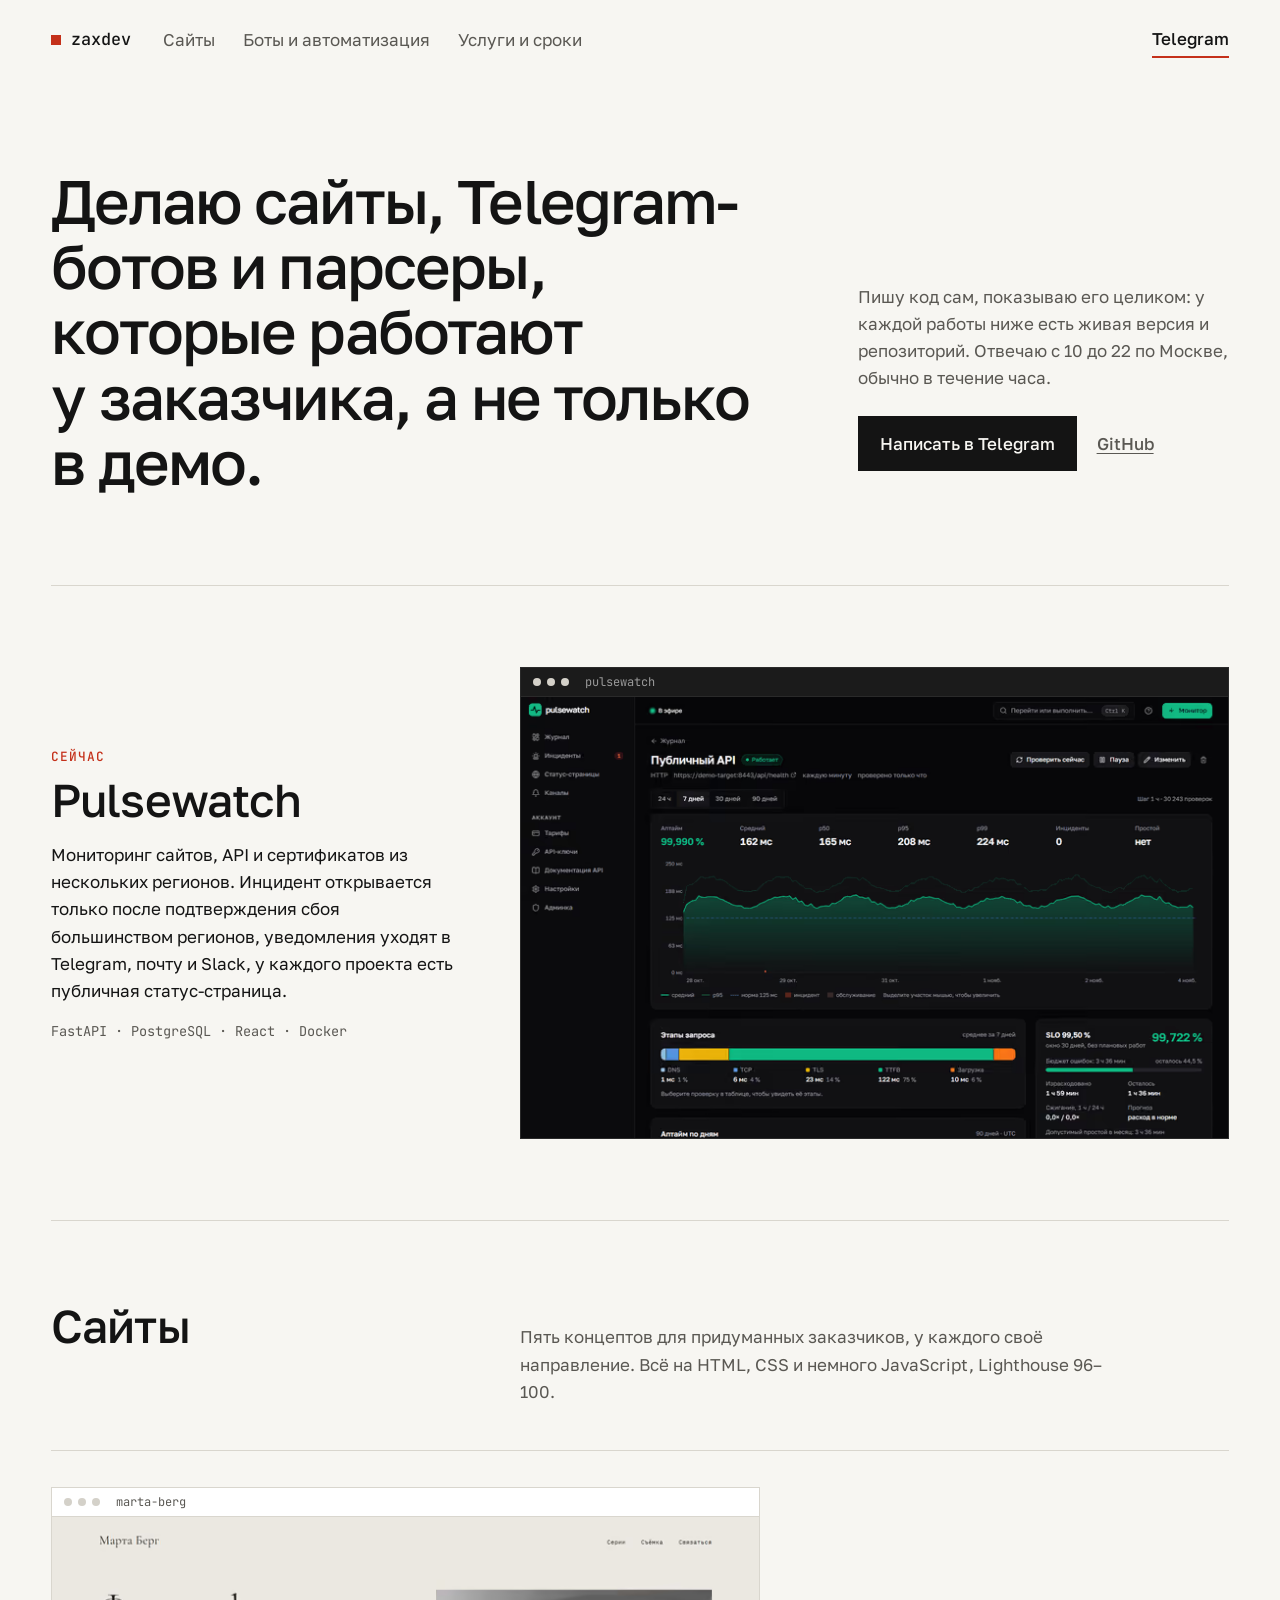
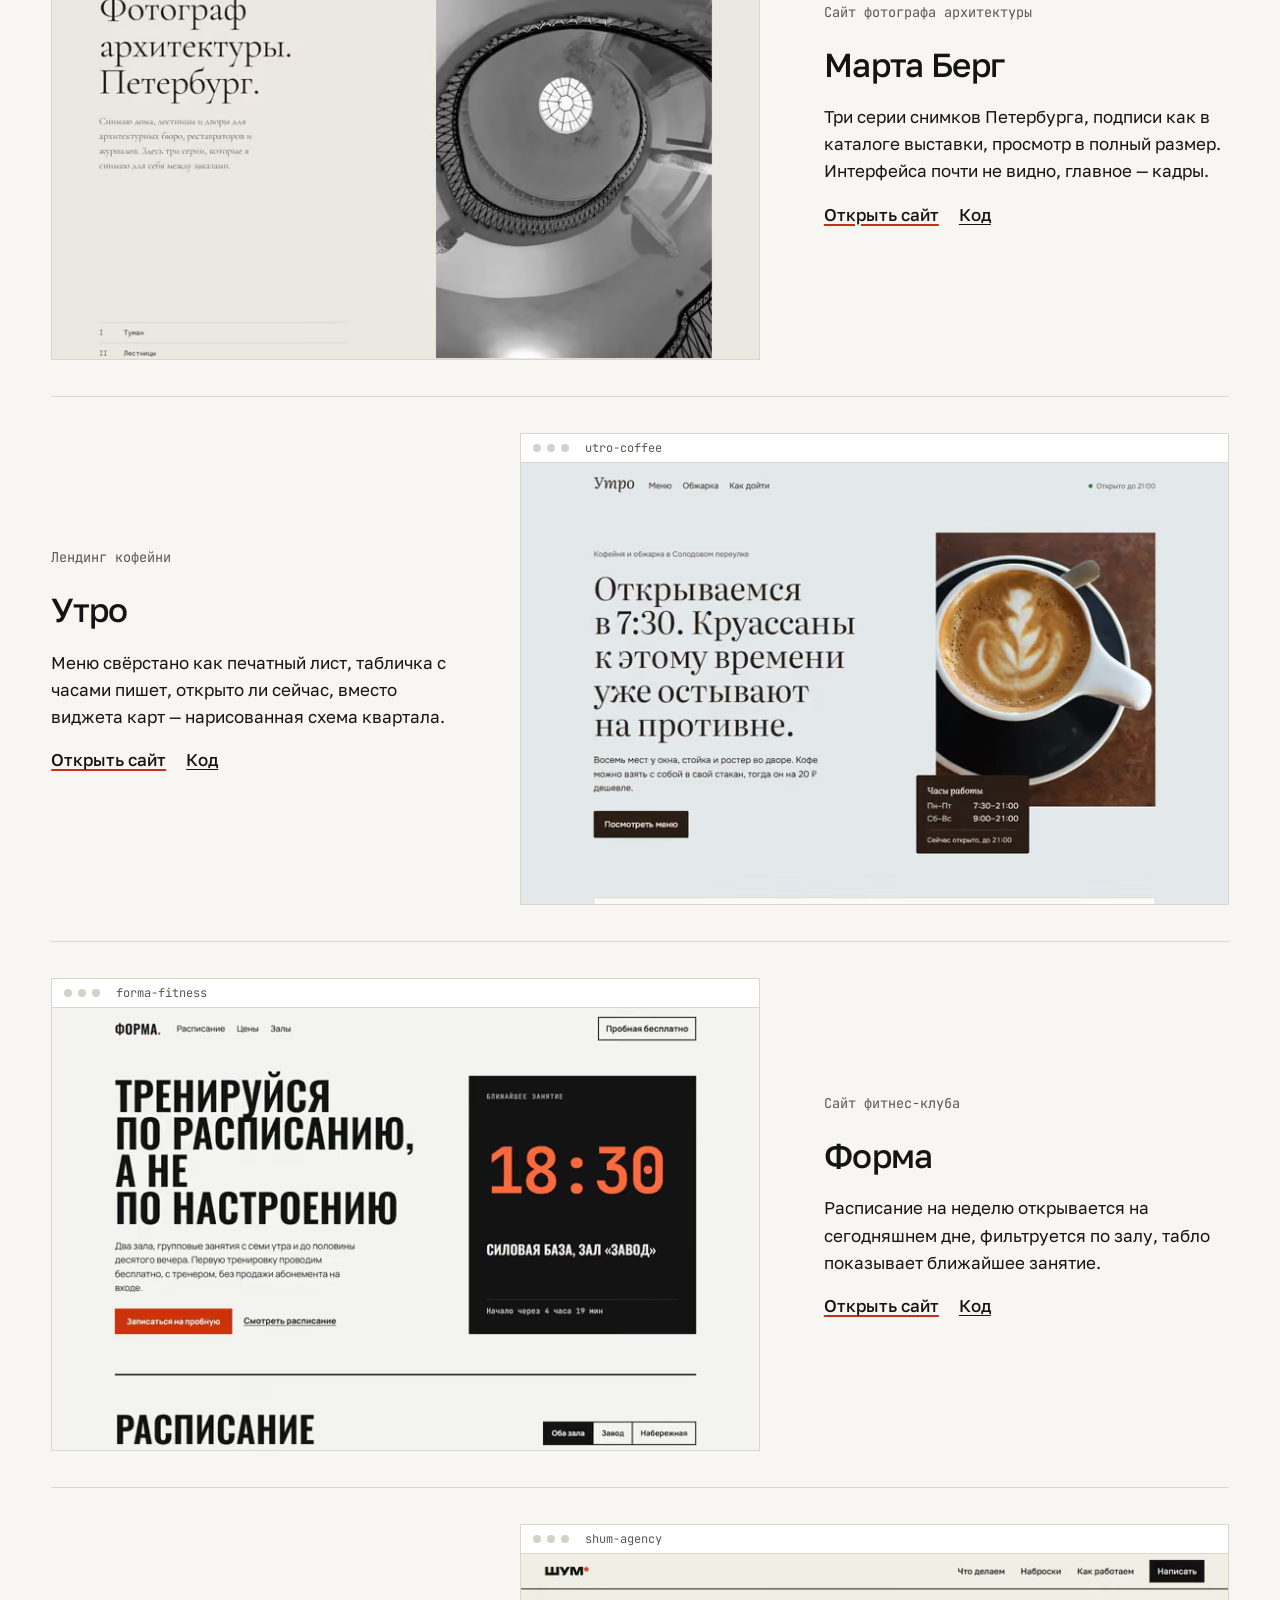
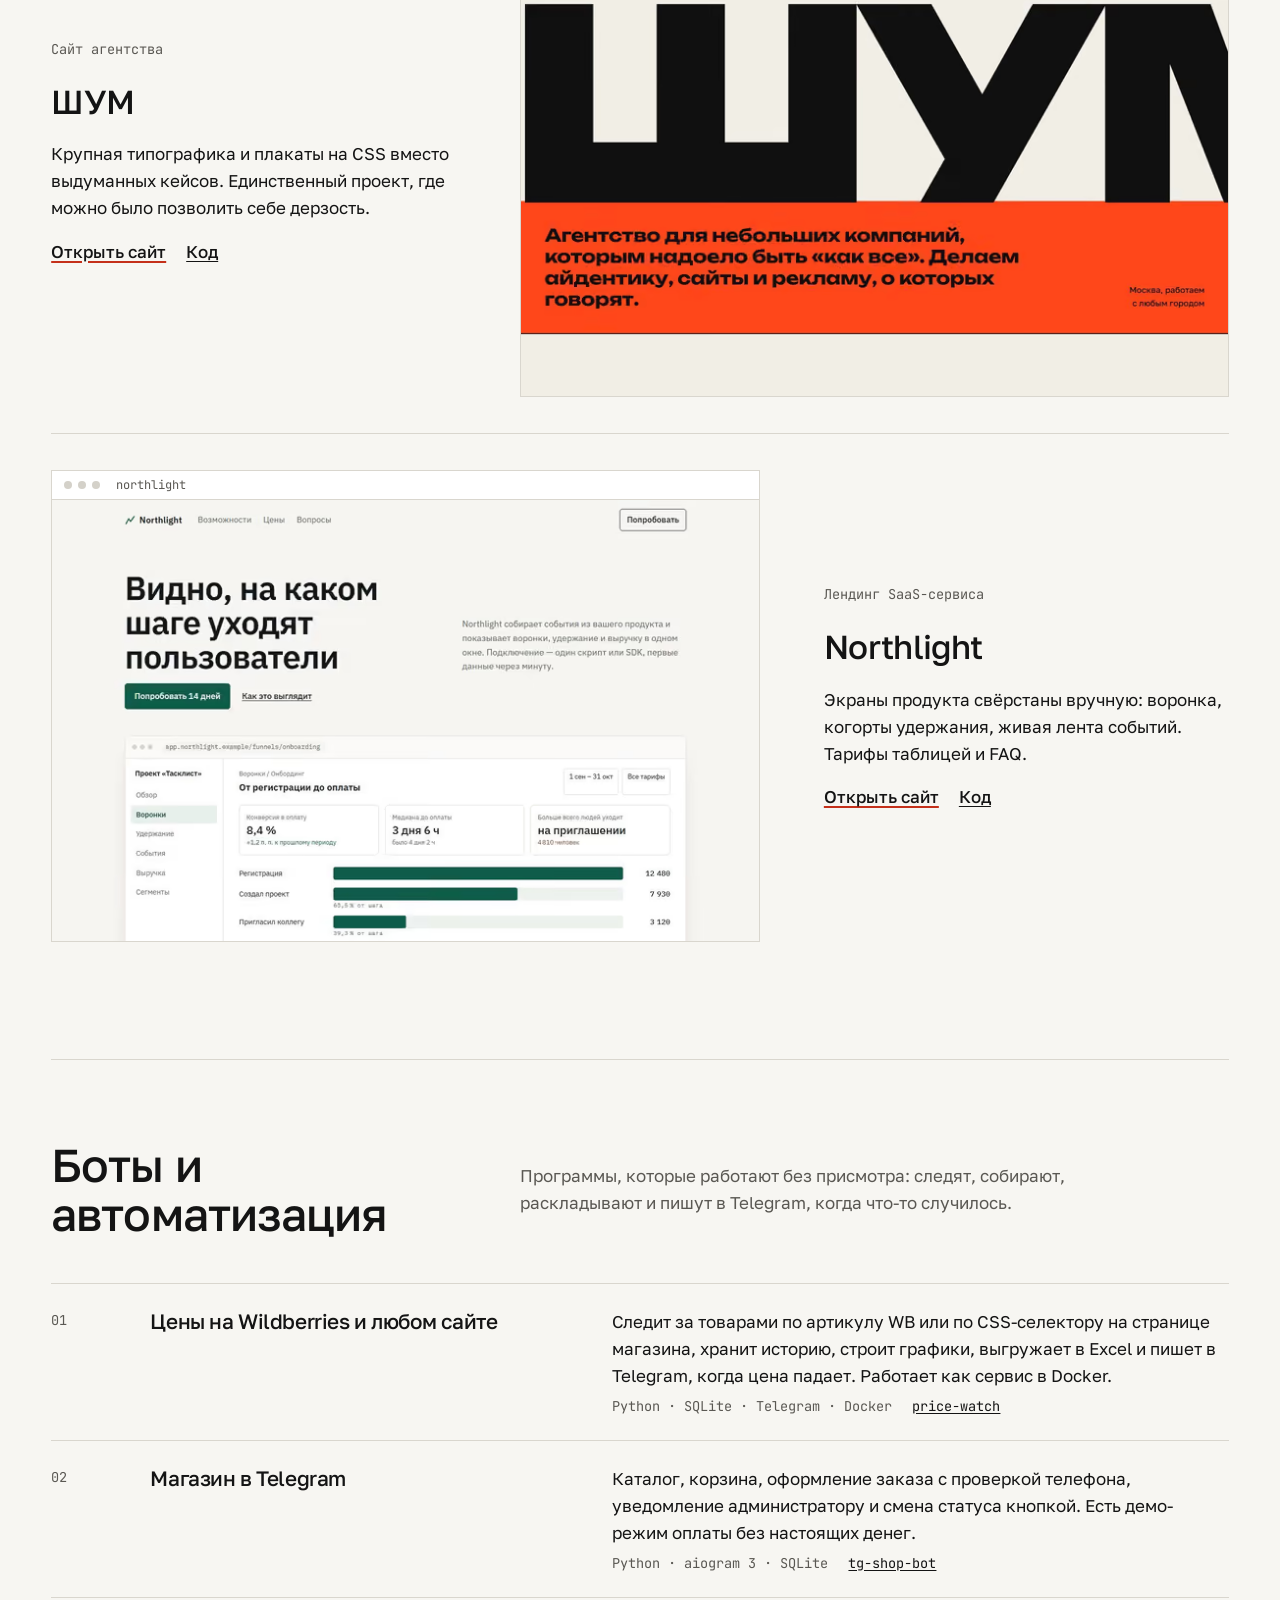
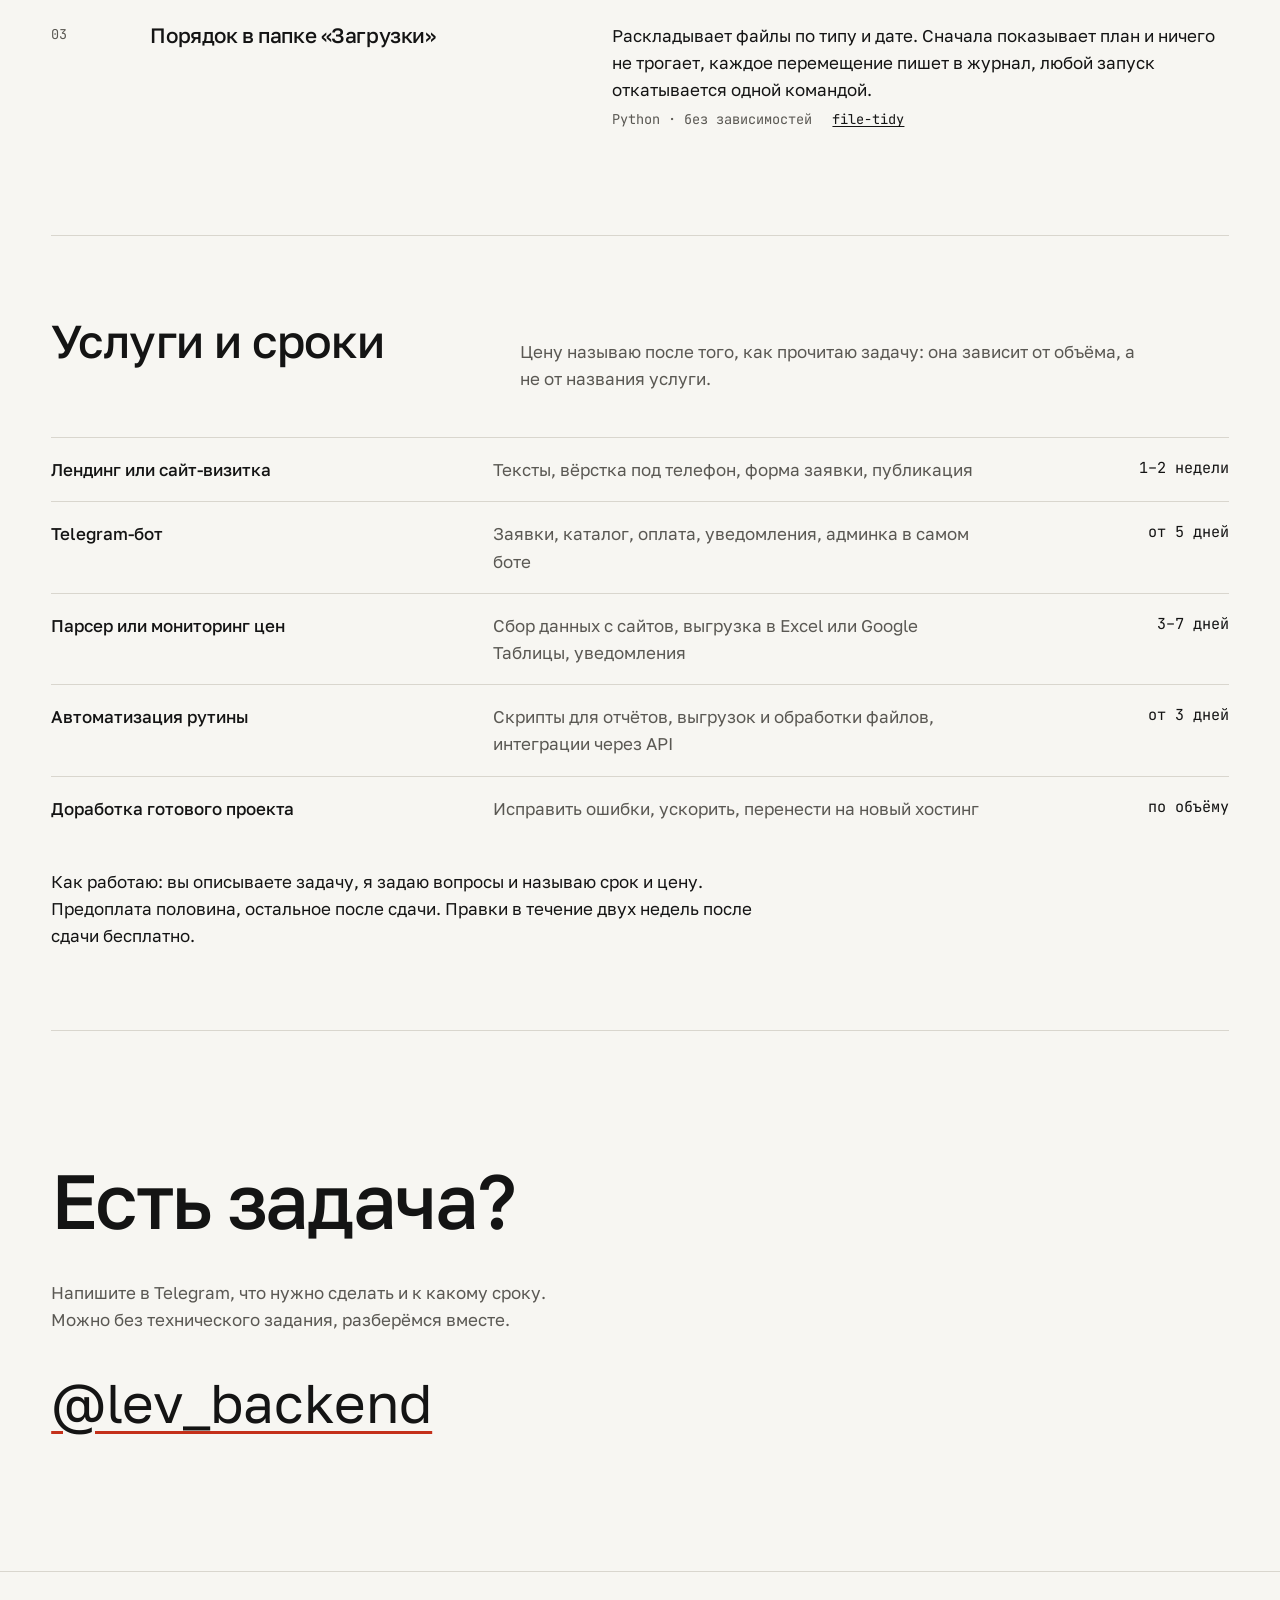
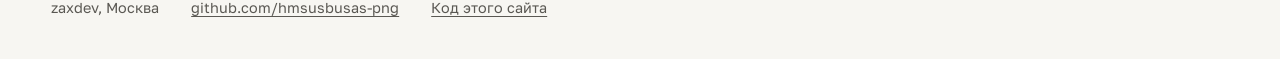
==== commit 51dd8141: "Drop the MCP servers from the portfolio They were personal tools, not client work. The automation se" ====
--- a/index.html
+++ b/index.html
@@ -3,12 +3,12 @@
 <head>
   <meta charset="utf-8">
   <meta name="viewport" content="width=device-width, initial-scale=1">
-  <title>zaxdev — сайты, Telegram-боты, парсеры и интеграции с Claude</title>
-  <meta name="description" content="Делаю сайты, Telegram-ботов, парсеры и MCP-серверы, через которые Claude работает с CorelDRAW, 1С и Office. Работы с живыми демо и кодом на GitHub.">
+  <title>zaxdev — сайты, Telegram-боты, парсеры и автоматизация</title>
+  <meta name="description" content="Делаю сайты, Telegram-ботов, парсеры цен и автоматизацию рутины. Работы с живыми демо и кодом на GitHub.">
   <link rel="canonical" href="https://hmsusbusas-png.github.io/zaxdev-portfolio/">
   <meta property="og:type" content="website">
   <meta property="og:locale" content="ru_RU">
-  <meta property="og:title" content="zaxdev — сайты, боты, парсеры, интеграции с Claude">
+  <meta property="og:title" content="zaxdev — сайты, боты, парсеры, автоматизация">
   <meta property="og:description" content="Работы с живыми демо и кодом на GitHub.">
   <meta property="og:url" content="https://hmsusbusas-png.github.io/zaxdev-portfolio/">
   <meta property="og:image" content="https://hmsusbusas-png.github.io/zaxdev-portfolio/og.jpg">
@@ -27,7 +27,7 @@
     <a class="logo" href="./">zaxdev</a>
     <nav class="nav" aria-label="Разделы">
       <a href="#raboty">Сайты</a>
-      <a href="#avtomatizaciya">Автоматизация и боты</a>
+      <a href="#avtomatizaciya">Боты и автоматизация</a>
       <a href="#uslugi">Услуги и сроки</a>
     </nav>
     <a class="top__tg" href="https://t.me/lev_backend">Telegram</a>
@@ -35,7 +35,7 @@
 
   <main id="main">
     <section class="hero" aria-labelledby="hero-title">
-      <h1 id="hero-title">Делаю сайты, Telegram-ботов и&nbsp;интеграции, которые работают у&nbsp;заказчика, а&nbsp;не&nbsp;только в&nbsp;демо.</h1>
+      <h1 id="hero-title">Делаю сайты, Telegram-ботов и&nbsp;парсеры, которые работают у&nbsp;заказчика, а&nbsp;не&nbsp;только в&nbsp;демо.</h1>
       <div class="hero__side">
         <p>Пишу код сам, показываю его целиком: у каждой работы ниже есть живая версия и репозиторий. Отвечаю с 10 до 22 по Москве, обычно в течение часа.</p>
         <p class="hero__actions">
@@ -127,44 +127,24 @@
 
     <section class="auto" id="avtomatizaciya" aria-labelledby="auto-title">
       <div class="section-head">
-        <h2 id="auto-title">Автоматизация и боты</h2>
-        <p>MCP-серверы подключают Claude Desktop к программам на компьютере: он сам вызывает нужные инструменты и работает с файлами, а не только советует.</p>
+        <h2 id="auto-title">Боты и автоматизация</h2>
+        <p>Программы, которые работают без присмотра: следят, собирают, раскладывают и пишут в Telegram, когда что-то случилось.</p>
       </div>
       <ol class="auto__list">
         <li>
-          <h3>Claude рисует в CorelDRAW</h3>
-          <p>Пишете «сделай визитку 90×50 с логотипом слева» — Claude создаёт документ, фигуры, текст, импортирует картинки и выгружает в PDF, PNG или SVG. 15 инструментов через COM, работает с установленным CorelDRAW.</p>
-          <p class="auto__meta"><span>Python · MCP · COM</span><a href="https://github.com/hmsusbusas-png/mcp-corel">mcp-corel</a></p>
-        </li>
-        <li>
-          <h3>Claude читает 1С и ничего в ней не меняет</h3>
-          <p>Остатки, обороты, документы за период, справочники через OData. Записать ничего нельзя: клиент отбрасывает любой запрос кроме GET ещё до отправки.</p>
-          <p class="auto__meta"><span>Python · MCP · OData</span><a href="https://github.com/hmsusbusas-png/mcp-onec">mcp-onec</a></p>
-        </li>
-        <li>
-          <h3>Claude собирает документы Word, Excel и PowerPoint</h3>
-          <p>Отчёт из Markdown в docx, таблица с формулами и настоящей диаграммой Excel, презентация, экспорт в PDF через установленный Office. 21 инструмент.</p>
-          <p class="auto__meta"><span>Python · MCP</span><a href="https://github.com/hmsusbusas-png/mcp-office">mcp-office</a></p>
-        </li>
-        <li>
-          <h3>Claude ищет в интернете без ключей API</h3>
-          <p>Поиск, новости и картинки через DuckDuckGo, страницы отдаются чистым Markdown, до 20 страниц параллельно.</p>
-          <p class="auto__meta"><span>Python · MCP</span><a href="https://github.com/hmsusbusas-png/mcp-websearch">mcp-websearch</a></p>
-        </li>
-        <li>
-          <h3>Claude считает кристаллические структуры</h3>
-          <p>Симметрия, координация, порошковая дифрактограмма, поверхности по индексам Миллера, поиск в Crystallography Open Database и открытие в VESTA.</p>
-          <p class="auto__meta"><span>Python · MCP · pymatgen</span><a href="https://github.com/hmsusbusas-png/mcp-vesta">mcp-vesta</a></p>
-        </li>
-        <li>
           <h3>Цены на Wildberries и любом сайте</h3>
-          <p>Следит за товарами по артикулу WB или по CSS-селектору на странице магазина, хранит историю, строит графики, выгружает в Excel и пишет в Telegram, когда цена падает.</p>
-          <p class="auto__meta"><span>Python · SQLite · Telegram</span><a href="https://github.com/hmsusbusas-png/price-watch">price-watch</a></p>
+          <p>Следит за товарами по артикулу WB или по CSS-селектору на странице магазина, хранит историю, строит графики, выгружает в Excel и пишет в Telegram, когда цена падает. Работает как сервис в Docker.</p>
+          <p class="auto__meta"><span>Python · SQLite · Telegram · Docker</span><a href="https://github.com/hmsusbusas-png/price-watch">price-watch</a></p>
         </li>
         <li>
           <h3>Магазин в Telegram</h3>
-          <p>Каталог, корзина, оформление заказа с проверкой телефона, история заказов и уведомление администратору. Есть демо-режим без настоящих платежей.</p>
+          <p>Каталог, корзина, оформление заказа с проверкой телефона, уведомление администратору и смена статуса кнопкой. Есть демо-режим оплаты без настоящих денег.</p>
           <p class="auto__meta"><span>Python · aiogram 3 · SQLite</span><a href="https://github.com/hmsusbusas-png/tg-shop-bot">tg-shop-bot</a></p>
+        </li>
+        <li>
+          <h3>Порядок в папке «Загрузки»</h3>
+          <p>Раскладывает файлы по типу и дате. Сначала показывает план и ничего не трогает, каждое перемещение пишет в журнал, любой запуск откатывается одной командой.</p>
+          <p class="auto__meta"><span>Python · без зависимостей</span><a href="https://github.com/hmsusbusas-png/file-tidy">file-tidy</a></p>
         </li>
       </ol>
     </section>
@@ -178,7 +158,7 @@
         <div><dt>Лендинг или сайт-визитка</dt><dd>Тексты, вёрстка под телефон, форма заявки, публикация</dd><dd class="services__time">1–2 недели</dd></div>
         <div><dt>Telegram-бот</dt><dd>Заявки, каталог, оплата, уведомления, админка в самом боте</dd><dd class="services__time">от 5 дней</dd></div>
         <div><dt>Парсер или мониторинг цен</dt><dd>Сбор данных с сайтов, выгрузка в Excel или Google Таблицы, уведомления</dd><dd class="services__time">3–7 дней</dd></div>
-        <div><dt>Интеграция Claude с программой</dt><dd>MCP-сервер под вашу программу или базу: 1С, Office, графические редакторы</dd><dd class="services__time">1–2 недели</dd></div>
+        <div><dt>Автоматизация рутины</dt><dd>Скрипты для отчётов, выгрузок и обработки файлов, интеграции через API</dd><dd class="services__time">от 3 дней</dd></div>
         <div><dt>Доработка готового проекта</dt><dd>Исправить ошибки, ускорить, перенести на новый хостинг</dd><dd class="services__time">по объёму</dd></div>
       </dl>
       <p class="services__how">Как работаю: вы описываете задачу, я задаю вопросы и называю срок и цену. Предоплата половина, остальное после сдачи. Правки в течение двух недель после сдачи бесплатно.</p>
--- a/css/fonts.css
+++ b/css/fonts.css
@@ -0,0 +1,90 @@
+/* cyrillic */
+@font-face {
+  font-family: 'Golos Text';
+  font-style: normal;
+  font-weight: 400;
+  font-display: swap;
+  src: url(../fonts/golos-text-normal-400-cyrillic.woff2) format('woff2');
+  unicode-range: U+0301, U+0400-045F, U+0490-0491, U+04B0-04B1, U+2116;
+}
+/* latin */
+@font-face {
+  font-family: 'Golos Text';
+  font-style: normal;
+  font-weight: 400;
+  font-display: swap;
+  src: url(../fonts/golos-text-normal-400-latin.woff2) format('woff2');
+  unicode-range: U+0000-00FF, U+0131, U+0152-0153, U+02BB-02BC, U+02C6, U+02DA, U+02DC, U+0304, U+0308, U+0329, U+2000-206F, U+20AC, U+2122, U+2191, U+2193, U+2212, U+2215, U+FEFF, U+FFFD;
+}
+/* cyrillic */
+@font-face {
+  font-family: 'Golos Text';
+  font-style: normal;
+  font-weight: 500;
+  font-display: swap;
+  src: url(../fonts/golos-text-normal-400-cyrillic.woff2) format('woff2');
+  unicode-range: U+0301, U+0400-045F, U+0490-0491, U+04B0-04B1, U+2116;
+}
+/* latin */
+@font-face {
+  font-family: 'Golos Text';
+  font-style: normal;
+  font-weight: 500;
+  font-display: swap;
+  src: url(../fonts/golos-text-normal-400-latin.woff2) format('woff2');
+  unicode-range: U+0000-00FF, U+0131, U+0152-0153, U+02BB-02BC, U+02C6, U+02DA, U+02DC, U+0304, U+0308, U+0329, U+2000-206F, U+20AC, U+2122, U+2191, U+2193, U+2212, U+2215, U+FEFF, U+FFFD;
+}
+/* cyrillic */
+@font-face {
+  font-family: 'Golos Text';
+  font-style: normal;
+  font-weight: 600;
+  font-display: swap;
+  src: url(../fonts/golos-text-normal-400-cyrillic.woff2) format('woff2');
+  unicode-range: U+0301, U+0400-045F, U+0490-0491, U+04B0-04B1, U+2116;
+}
+/* latin */
+@font-face {
+  font-family: 'Golos Text';
+  font-style: normal;
+  font-weight: 600;
+  font-display: swap;
+  src: url(../fonts/golos-text-normal-400-latin.woff2) format('woff2');
+  unicode-range: U+0000-00FF, U+0131, U+0152-0153, U+02BB-02BC, U+02C6, U+02DA, U+02DC, U+0304, U+0308, U+0329, U+2000-206F, U+20AC, U+2122, U+2191, U+2193, U+2212, U+2215, U+FEFF, U+FFFD;
+}
+/* cyrillic */
+@font-face {
+  font-family: 'JetBrains Mono';
+  font-style: normal;
+  font-weight: 400;
+  font-display: swap;
+  src: url(../fonts/jetbrains-mono-normal-400-cyrillic.woff2) format('woff2');
+  unicode-range: U+0301, U+0400-045F, U+0490-0491, U+04B0-04B1, U+2116;
+}
+/* latin */
+@font-face {
+  font-family: 'JetBrains Mono';
+  font-style: normal;
+  font-weight: 400;
+  font-display: swap;
+  src: url(../fonts/jetbrains-mono-normal-400-latin.woff2) format('woff2');
+  unicode-range: U+0000-00FF, U+0131, U+0152-0153, U+02BB-02BC, U+02C6, U+02DA, U+02DC, U+0304, U+0308, U+0329, U+2000-206F, U+20AC, U+2122, U+2191, U+2193, U+2212, U+2215, U+FEFF, U+FFFD;
+}
+/* cyrillic */
+@font-face {
+  font-family: 'JetBrains Mono';
+  font-style: normal;
+  font-weight: 500;
+  font-display: swap;
+  src: url(../fonts/jetbrains-mono-normal-400-cyrillic.woff2) format('woff2');
+  unicode-range: U+0301, U+0400-045F, U+0490-0491, U+04B0-04B1, U+2116;
+}
+/* latin */
+@font-face {
+  font-family: 'JetBrains Mono';
+  font-style: normal;
+  font-weight: 500;
+  font-display: swap;
+  src: url(../fonts/jetbrains-mono-normal-400-latin.woff2) format('woff2');
+  unicode-range: U+0000-00FF, U+0131, U+0152-0153, U+02BB-02BC, U+02C6, U+02DA, U+02DC, U+0304, U+0308, U+0329, U+2000-206F, U+20AC, U+2122, U+2191, U+2193, U+2212, U+2215, U+FEFF, U+FFFD;
+}
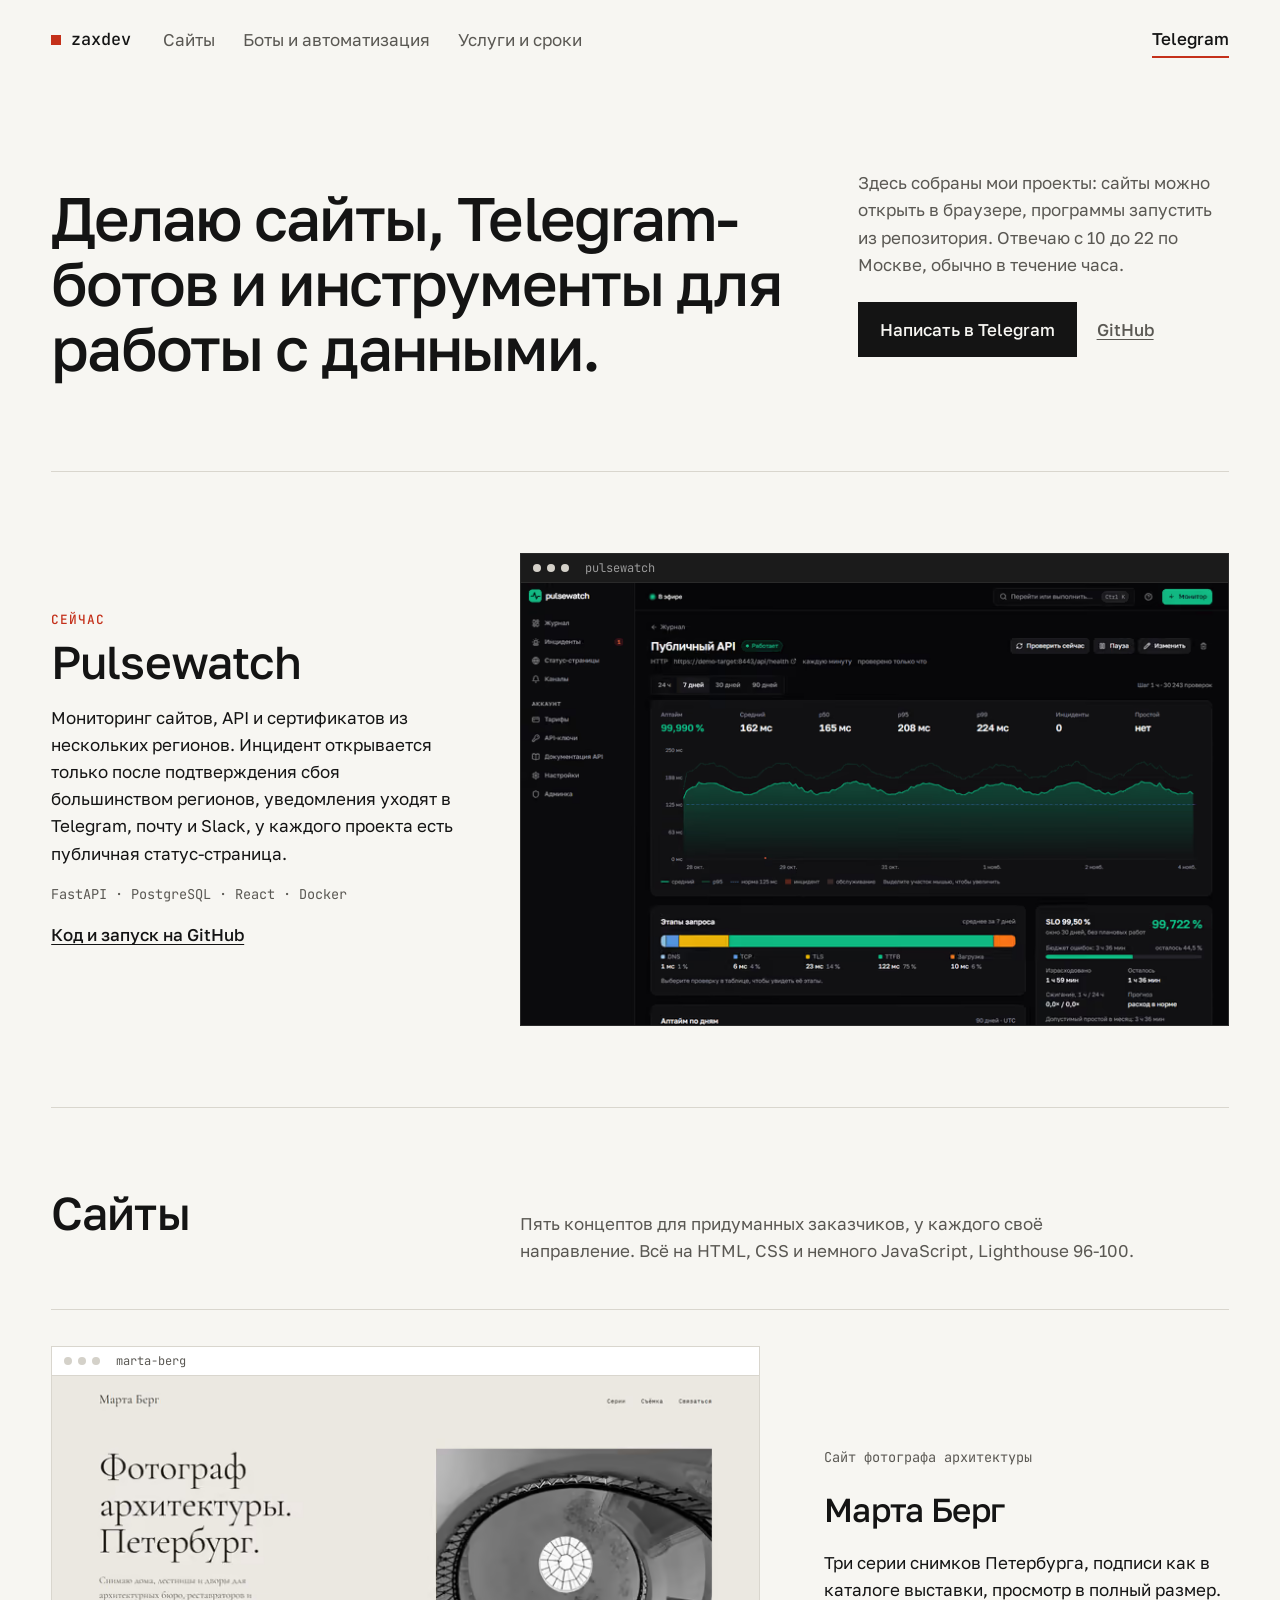
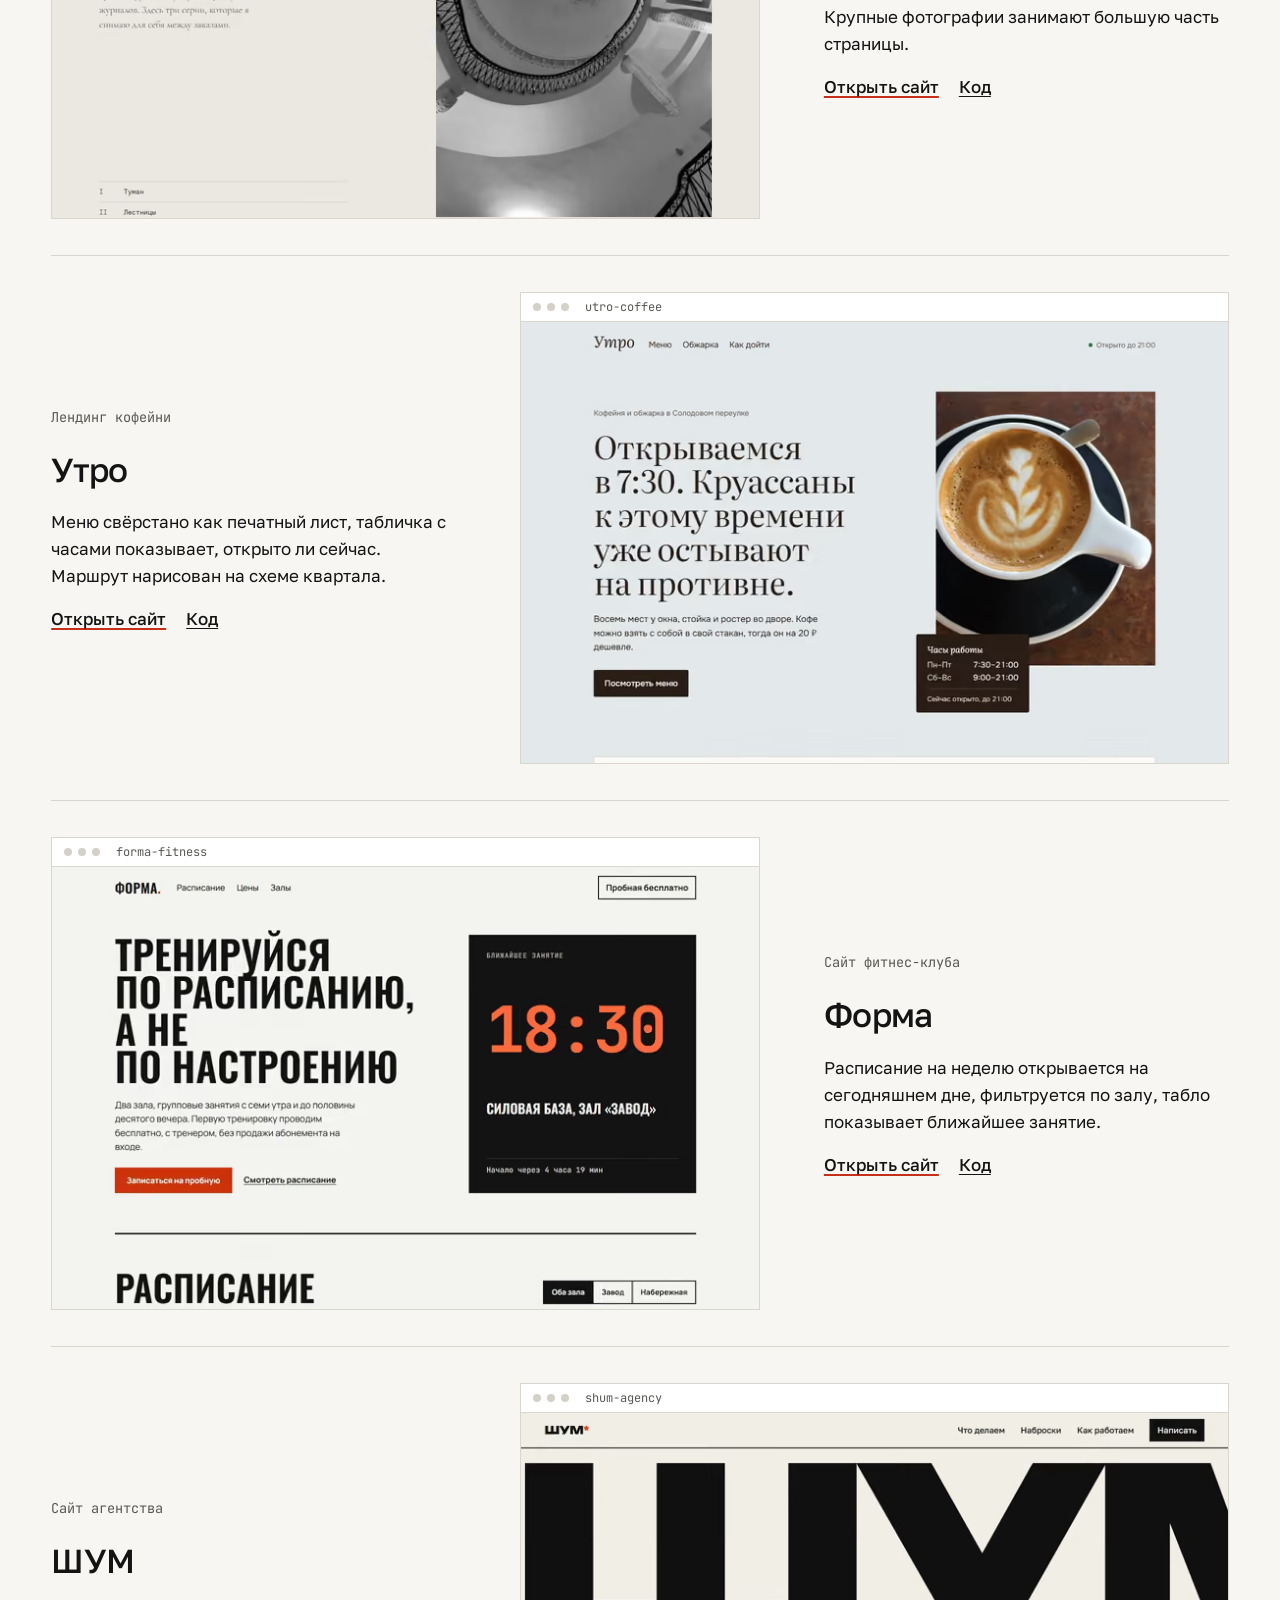
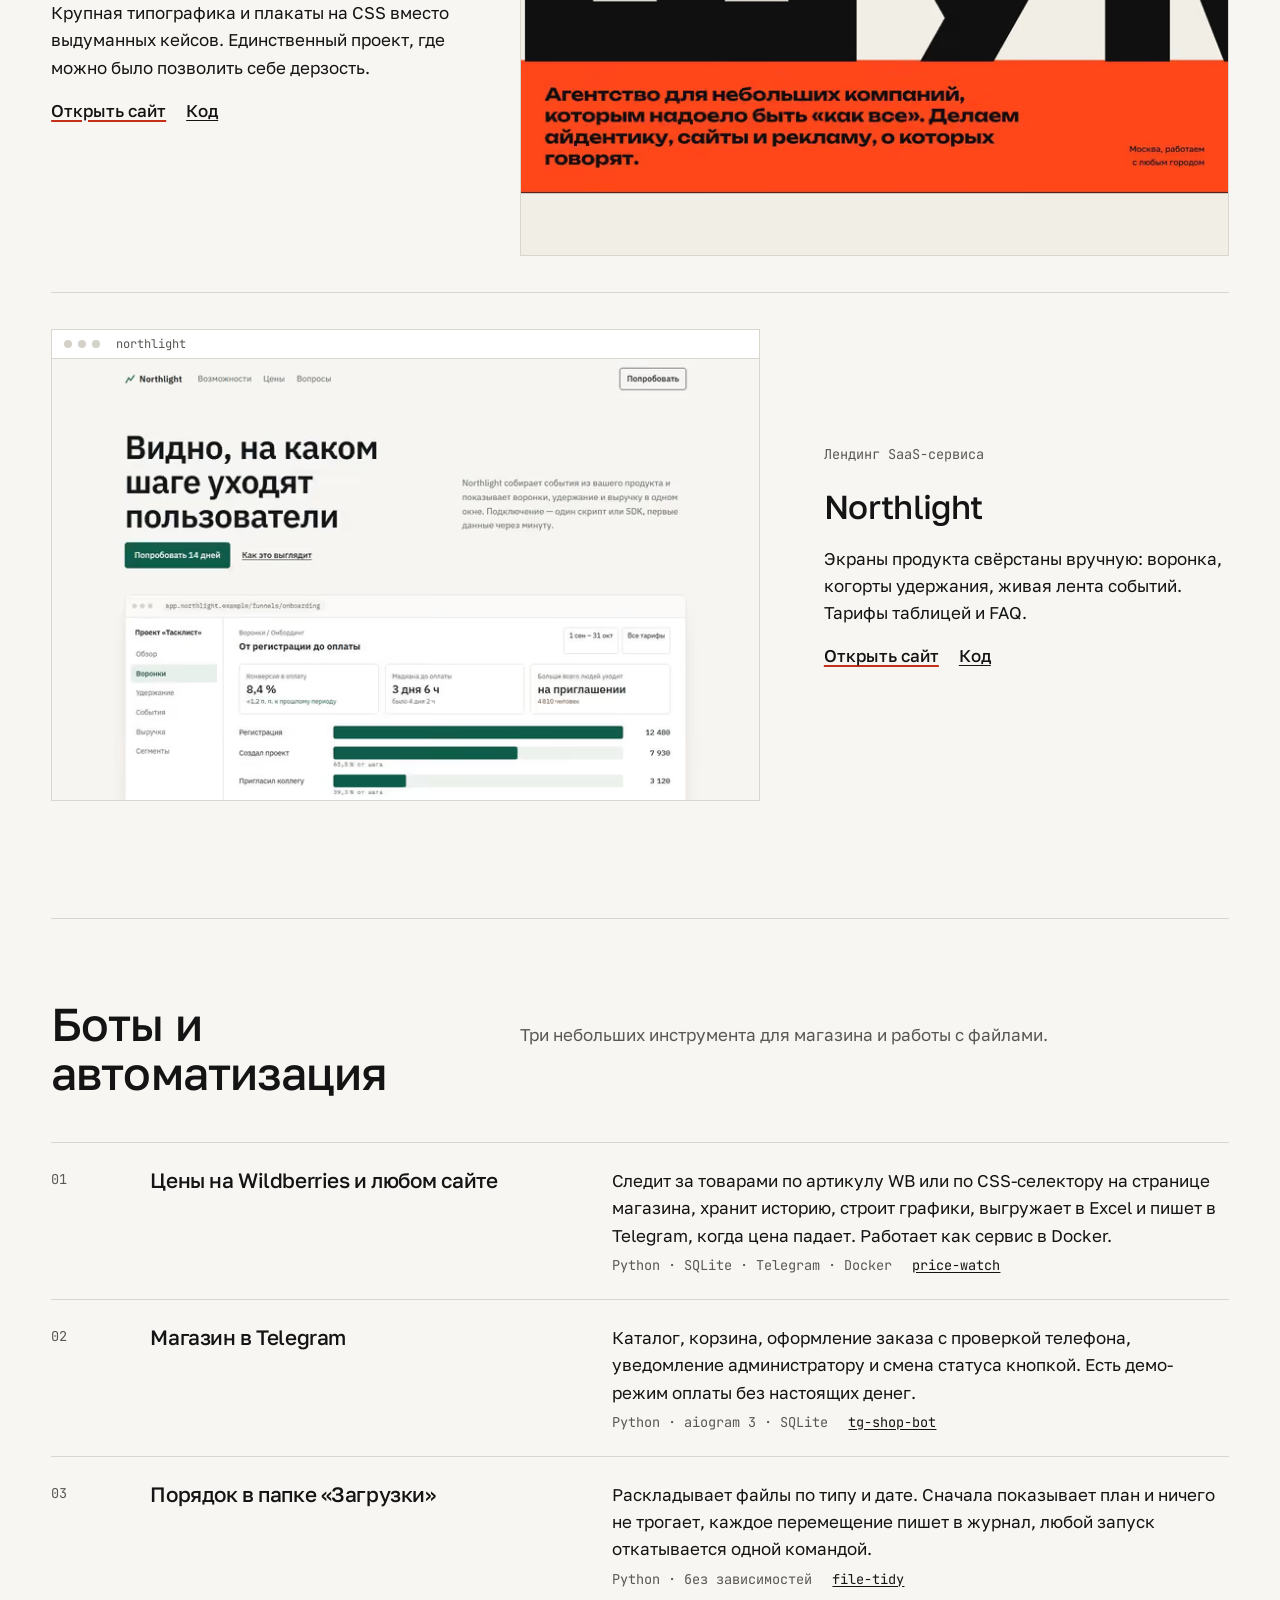
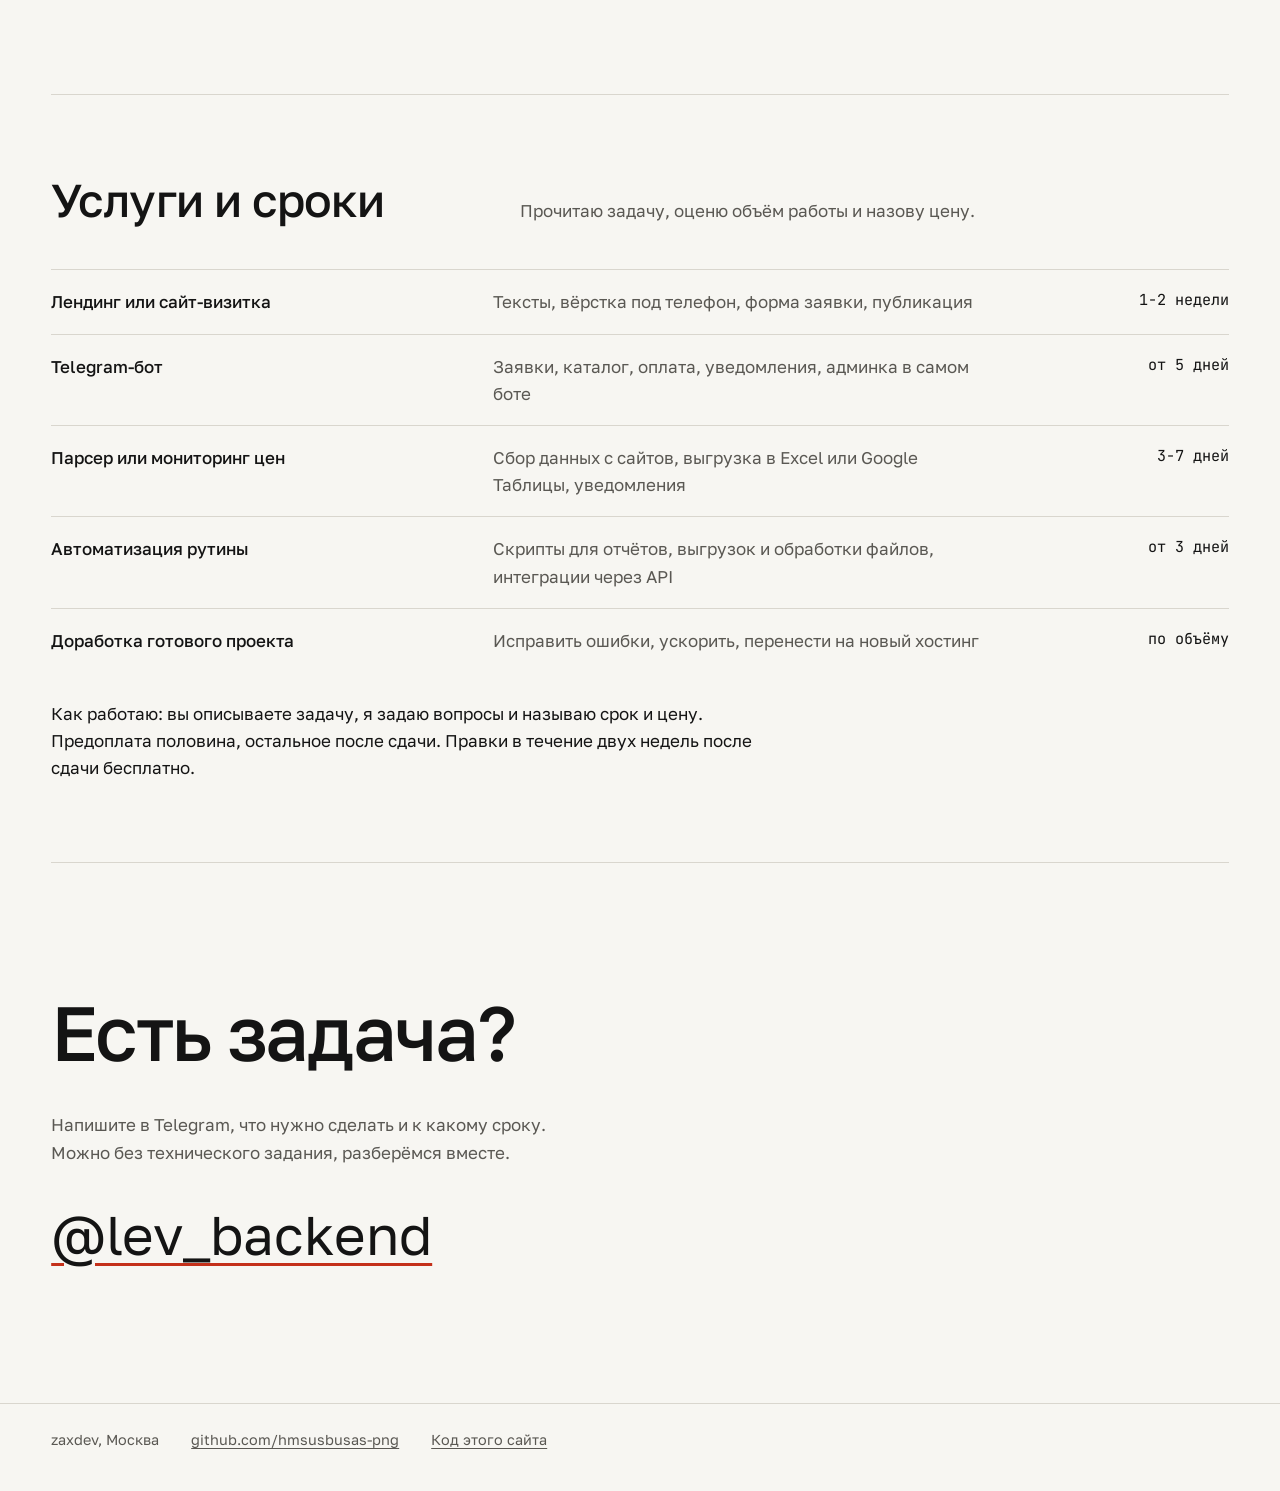
==== commit b60618bc: "Clarify portfolio copy and link Pulsewatch source" ====
--- a/index.html
+++ b/index.html
@@ -3,12 +3,12 @@
 <head>
   <meta charset="utf-8">
   <meta name="viewport" content="width=device-width, initial-scale=1">
-  <title>zaxdev — сайты, Telegram-боты, парсеры и автоматизация</title>
+  <title>zaxdev. Сайты, Telegram-боты и парсеры</title>
   <meta name="description" content="Делаю сайты, Telegram-ботов, парсеры цен и автоматизацию рутины. Работы с живыми демо и кодом на GitHub.">
   <link rel="canonical" href="https://hmsusbusas-png.github.io/zaxdev-portfolio/">
   <meta property="og:type" content="website">
   <meta property="og:locale" content="ru_RU">
-  <meta property="og:title" content="zaxdev — сайты, боты, парсеры, автоматизация">
+  <meta property="og:title" content="zaxdev. Сайты, боты и автоматизация">
   <meta property="og:description" content="Работы с живыми демо и кодом на GitHub.">
   <meta property="og:url" content="https://hmsusbusas-png.github.io/zaxdev-portfolio/">
   <meta property="og:image" content="https://hmsusbusas-png.github.io/zaxdev-portfolio/og.jpg">
@@ -35,9 +35,9 @@
 
   <main id="main">
     <section class="hero" aria-labelledby="hero-title">
-      <h1 id="hero-title">Делаю сайты, Telegram-ботов и&nbsp;парсеры, которые работают у&nbsp;заказчика, а&nbsp;не&nbsp;только в&nbsp;демо.</h1>
+      <h1 id="hero-title">Делаю сайты, Telegram-ботов и&nbsp;инструменты для работы с&nbsp;данными.</h1>
       <div class="hero__side">
-        <p>Пишу код сам, показываю его целиком: у каждой работы ниже есть живая версия и репозиторий. Отвечаю с 10 до 22 по Москве, обычно в течение часа.</p>
+        <p>Здесь собраны мои проекты: сайты можно открыть в браузере, программы запустить из репозитория. Отвечаю с 10 до 22 по Москве, обычно в течение часа.</p>
         <p class="hero__actions">
           <a class="button" href="https://t.me/lev_backend">Написать в Telegram</a>
           <a class="link" href="https://github.com/hmsusbusas-png">GitHub</a>
@@ -51,6 +51,7 @@
         <h2 id="now-title">Pulsewatch</h2>
         <p>Мониторинг сайтов, API и сертификатов из нескольких регионов. Инцидент открывается только после подтверждения сбоя большинством регионов, уведомления уходят в Telegram, почту и Slack, у каждого проекта есть публичная статус-страница.</p>
         <p class="now__stack">FastAPI · PostgreSQL · React · Docker</p>
+        <p><a class="link" href="https://github.com/hmsusbusas-png/pulsewatch">Код и запуск на GitHub</a></p>
       </div>
       <figure class="now__shot">
         <span class="work__bar" aria-hidden="true"><i></i><i></i><i></i><span>pulsewatch</span></span>
@@ -61,7 +62,7 @@
     <section class="works" id="raboty" aria-labelledby="works-title">
       <div class="section-head">
         <h2 id="works-title">Сайты</h2>
-        <p>Пять концептов для придуманных заказчиков, у каждого своё направление. Всё на HTML, CSS и немного JavaScript, Lighthouse 96–100.</p>
+        <p>Пять концептов для придуманных заказчиков, у каждого своё направление. Всё на HTML, CSS и немного JavaScript, Lighthouse 96-100.</p>
       </div>
       <article class="work">
         <a class="work__shot" href="https://hmsusbusas-png.github.io/marta-berg/" tabindex="-1" aria-hidden="true">
@@ -71,7 +72,7 @@
         <div class="work__text">
           <p class="work__kind">Сайт фотографа архитектуры</p>
           <h3>Марта Берг</h3>
-          <p>Три серии снимков Петербурга, подписи как в каталоге выставки, просмотр в полный размер. Интерфейса почти не видно, главное — кадры.</p>
+          <p>Три серии снимков Петербурга, подписи как в каталоге выставки, просмотр в полный размер. Крупные фотографии занимают большую часть страницы.</p>
           <p class="work__links"><a href="https://hmsusbusas-png.github.io/marta-berg/">Открыть сайт</a><a href="https://github.com/hmsusbusas-png/marta-berg">Код</a></p>
         </div>
       </article>
@@ -83,7 +84,7 @@
         <div class="work__text">
           <p class="work__kind">Лендинг кофейни</p>
           <h3>Утро</h3>
-          <p>Меню свёрстано как печатный лист, табличка с часами пишет, открыто ли сейчас, вместо виджета карт — нарисованная схема квартала.</p>
+          <p>Меню свёрстано как печатный лист, табличка с часами показывает, открыто ли сейчас. Маршрут нарисован на схеме квартала.</p>
           <p class="work__links"><a href="https://hmsusbusas-png.github.io/utro-coffee/">Открыть сайт</a><a href="https://github.com/hmsusbusas-png/utro-coffee">Код</a></p>
         </div>
       </article>
@@ -128,7 +129,7 @@
     <section class="auto" id="avtomatizaciya" aria-labelledby="auto-title">
       <div class="section-head">
         <h2 id="auto-title">Боты и автоматизация</h2>
-        <p>Программы, которые работают без присмотра: следят, собирают, раскладывают и пишут в Telegram, когда что-то случилось.</p>
+        <p>Три небольших инструмента для магазина и работы с файлами.</p>
       </div>
       <ol class="auto__list">
         <li>
@@ -152,12 +153,12 @@
     <section class="services" id="uslugi" aria-labelledby="services-title">
       <div class="section-head">
         <h2 id="services-title">Услуги и сроки</h2>
-        <p>Цену называю после того, как прочитаю задачу: она зависит от объёма, а не от названия услуги.</p>
+        <p>Прочитаю задачу, оценю объём работы и назову цену.</p>
       </div>
       <dl class="services__list">
-        <div><dt>Лендинг или сайт-визитка</dt><dd>Тексты, вёрстка под телефон, форма заявки, публикация</dd><dd class="services__time">1–2 недели</dd></div>
+        <div><dt>Лендинг или сайт-визитка</dt><dd>Тексты, вёрстка под телефон, форма заявки, публикация</dd><dd class="services__time">1-2 недели</dd></div>
         <div><dt>Telegram-бот</dt><dd>Заявки, каталог, оплата, уведомления, админка в самом боте</dd><dd class="services__time">от 5 дней</dd></div>
-        <div><dt>Парсер или мониторинг цен</dt><dd>Сбор данных с сайтов, выгрузка в Excel или Google Таблицы, уведомления</dd><dd class="services__time">3–7 дней</dd></div>
+        <div><dt>Парсер или мониторинг цен</dt><dd>Сбор данных с сайтов, выгрузка в Excel или Google Таблицы, уведомления</dd><dd class="services__time">3-7 дней</dd></div>
         <div><dt>Автоматизация рутины</dt><dd>Скрипты для отчётов, выгрузок и обработки файлов, интеграции через API</dd><dd class="services__time">от 3 дней</dd></div>
         <div><dt>Доработка готового проекта</dt><dd>Исправить ошибки, ускорить, перенести на новый хостинг</dd><dd class="services__time">по объёму</dd></div>
       </dl>
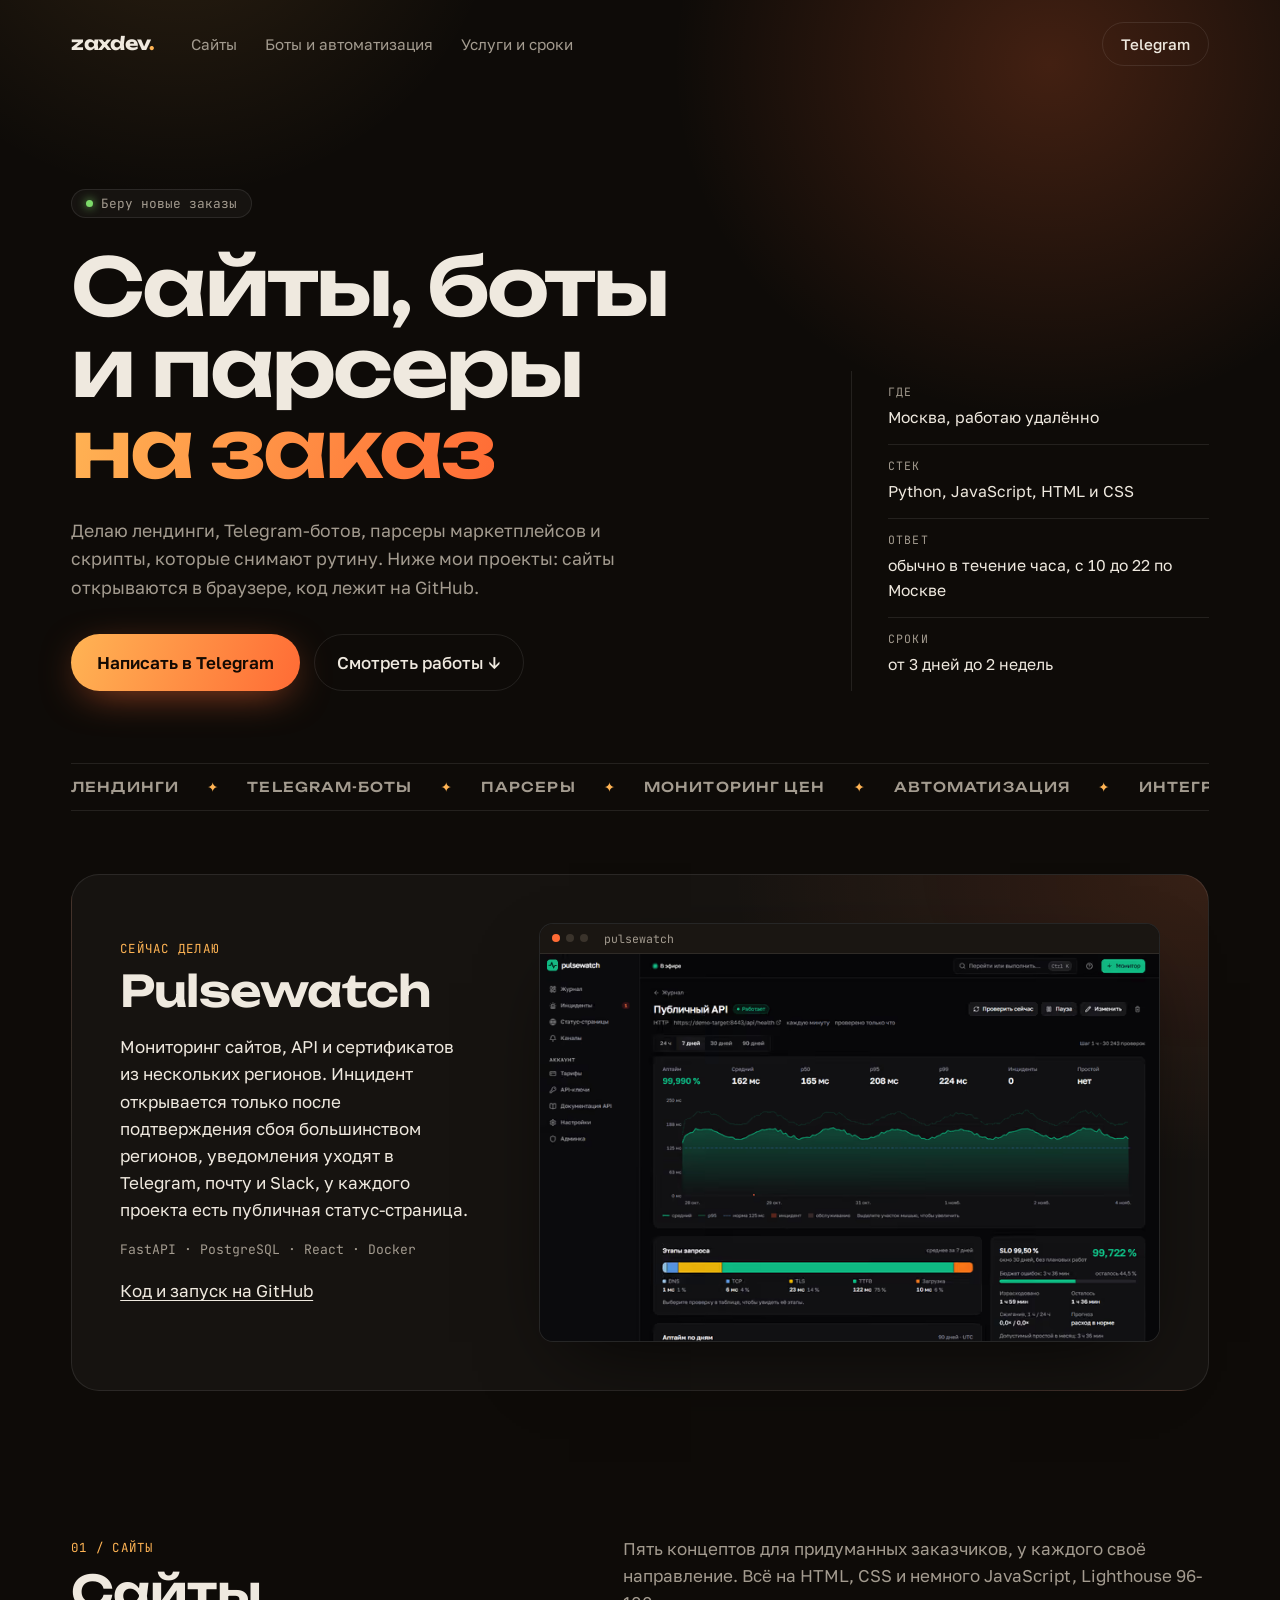
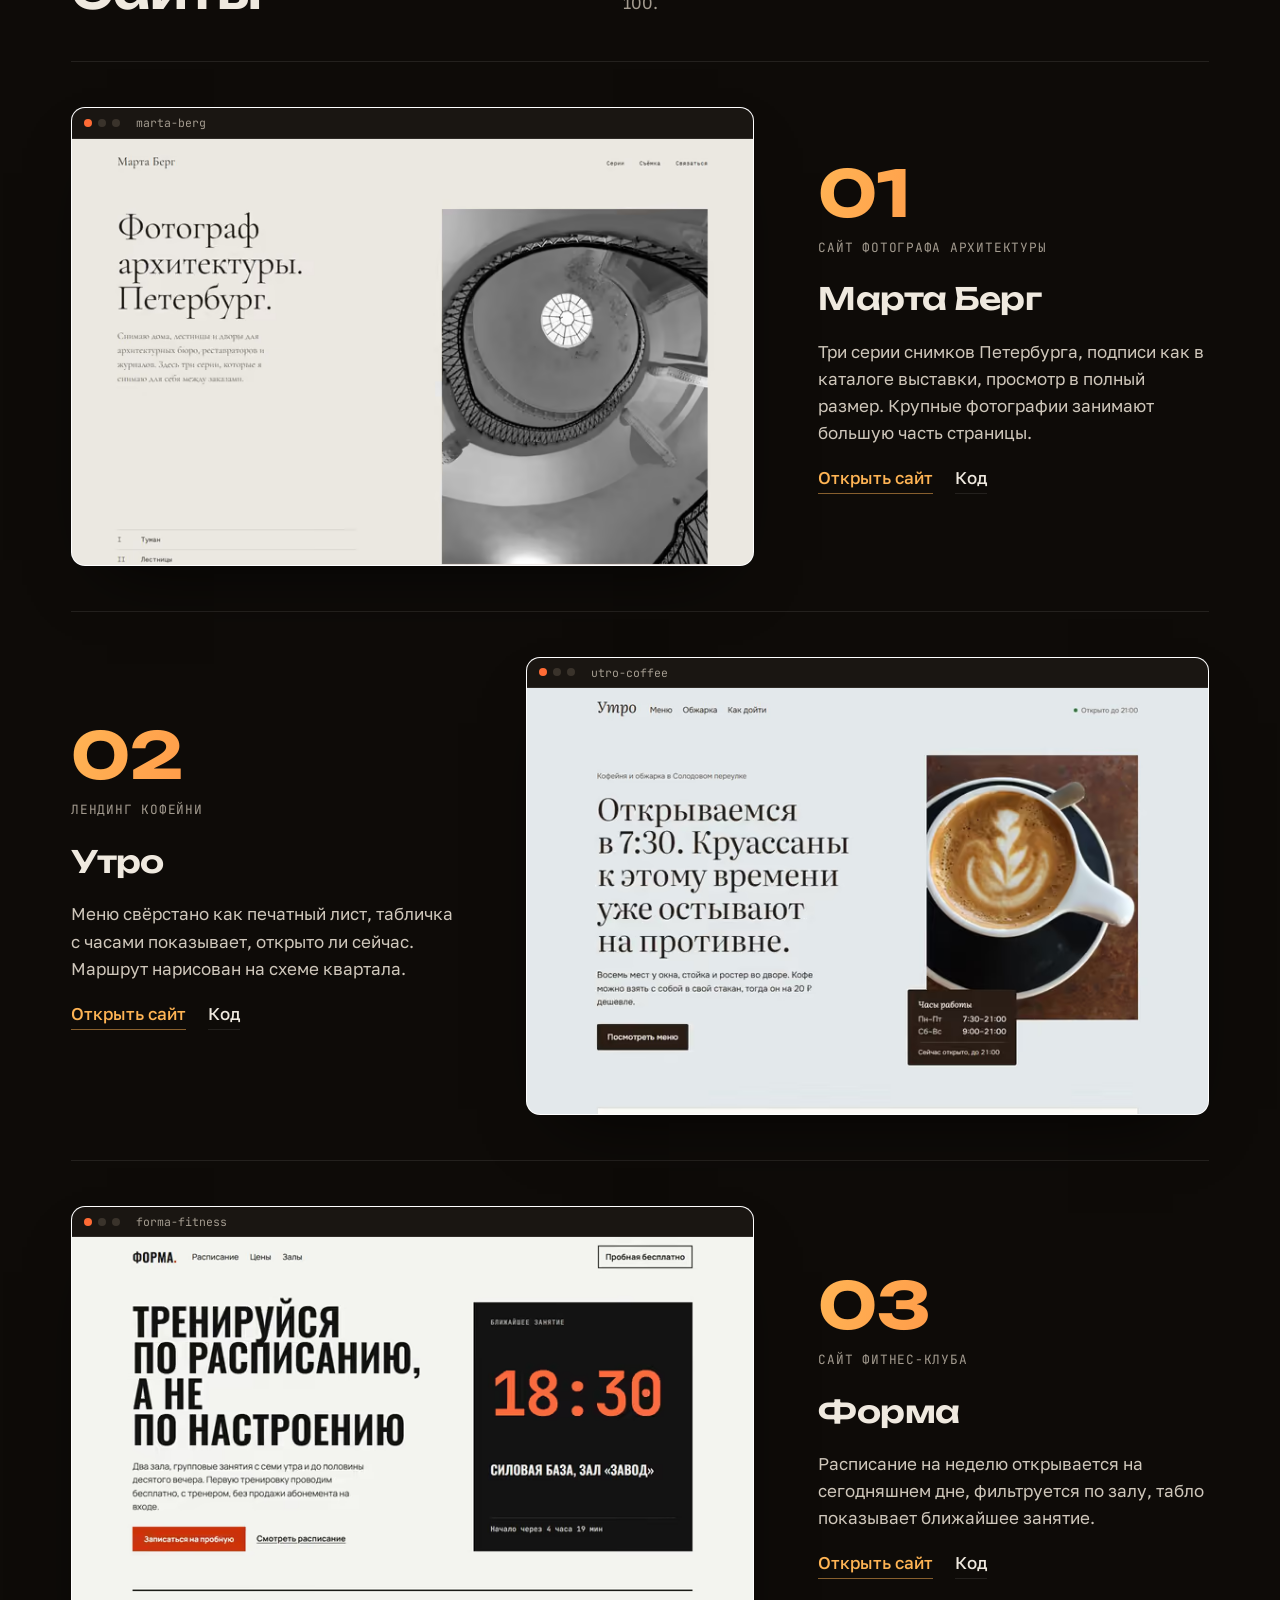
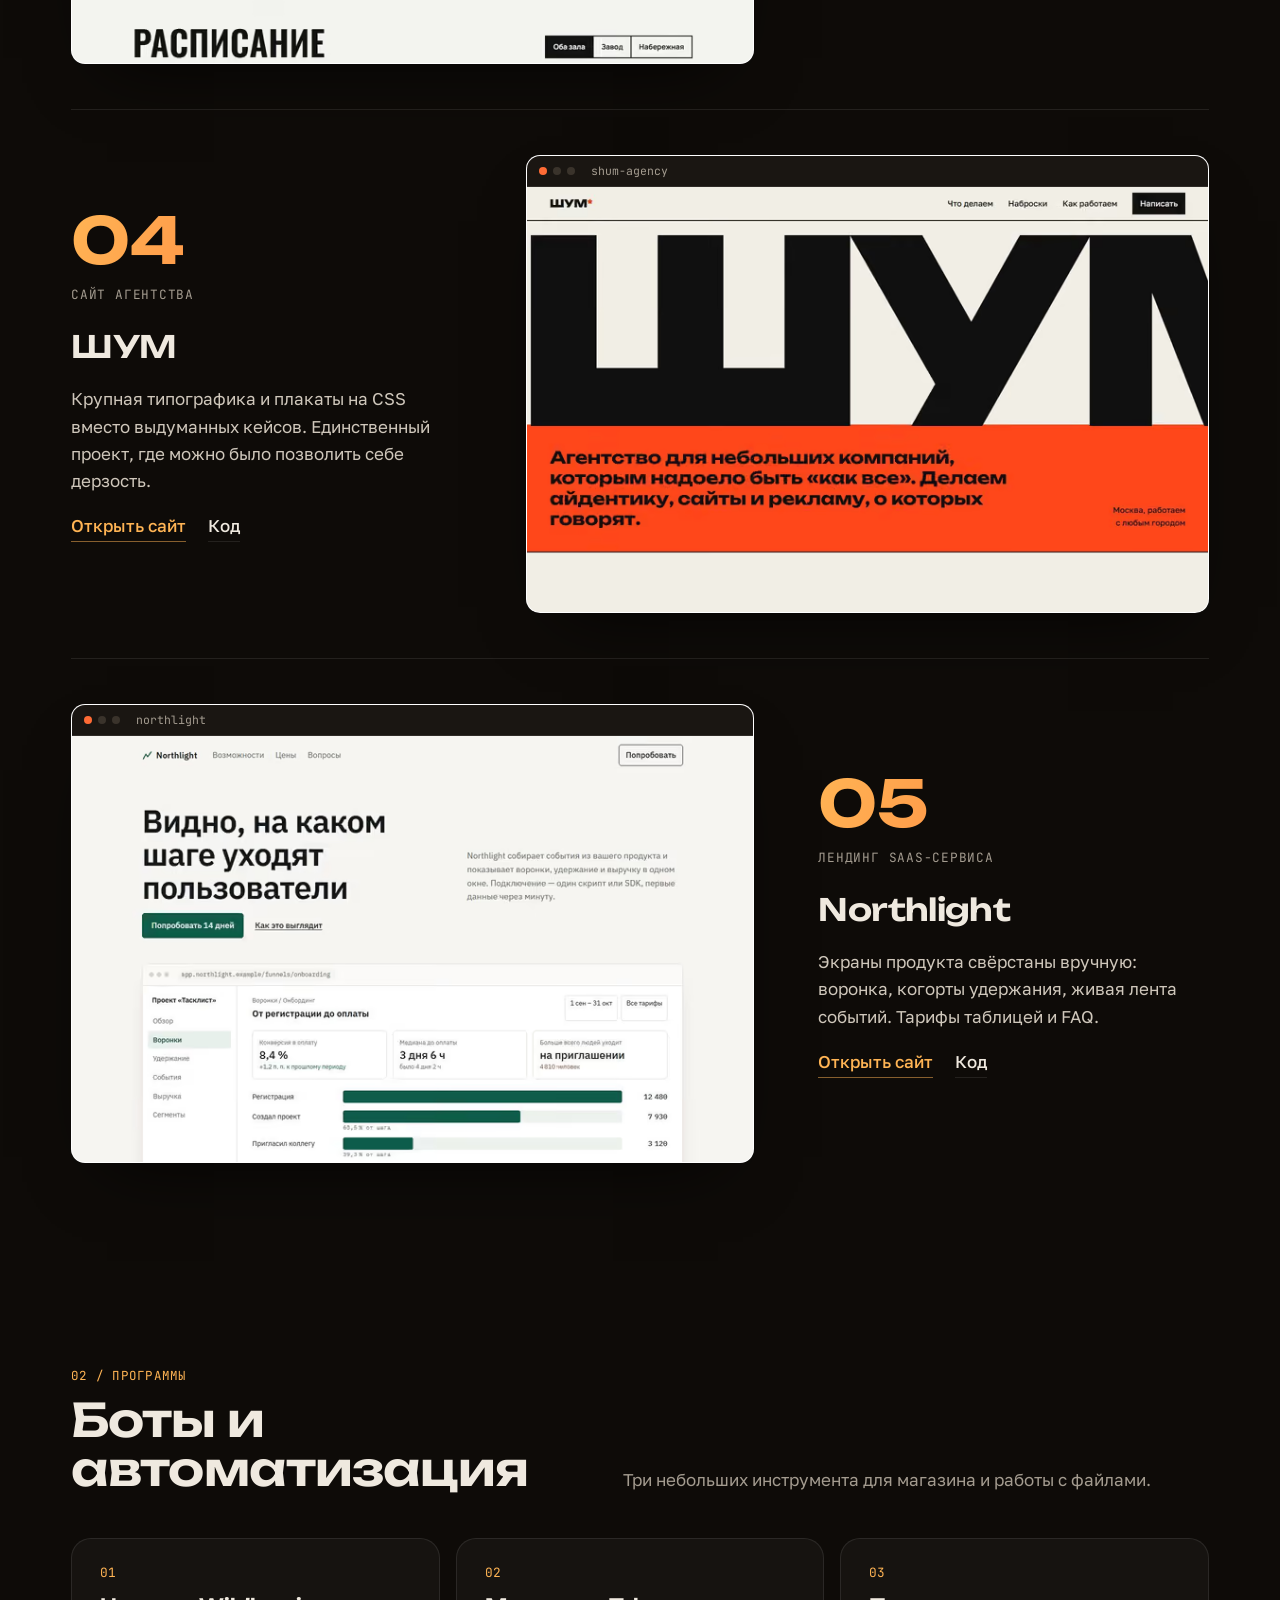
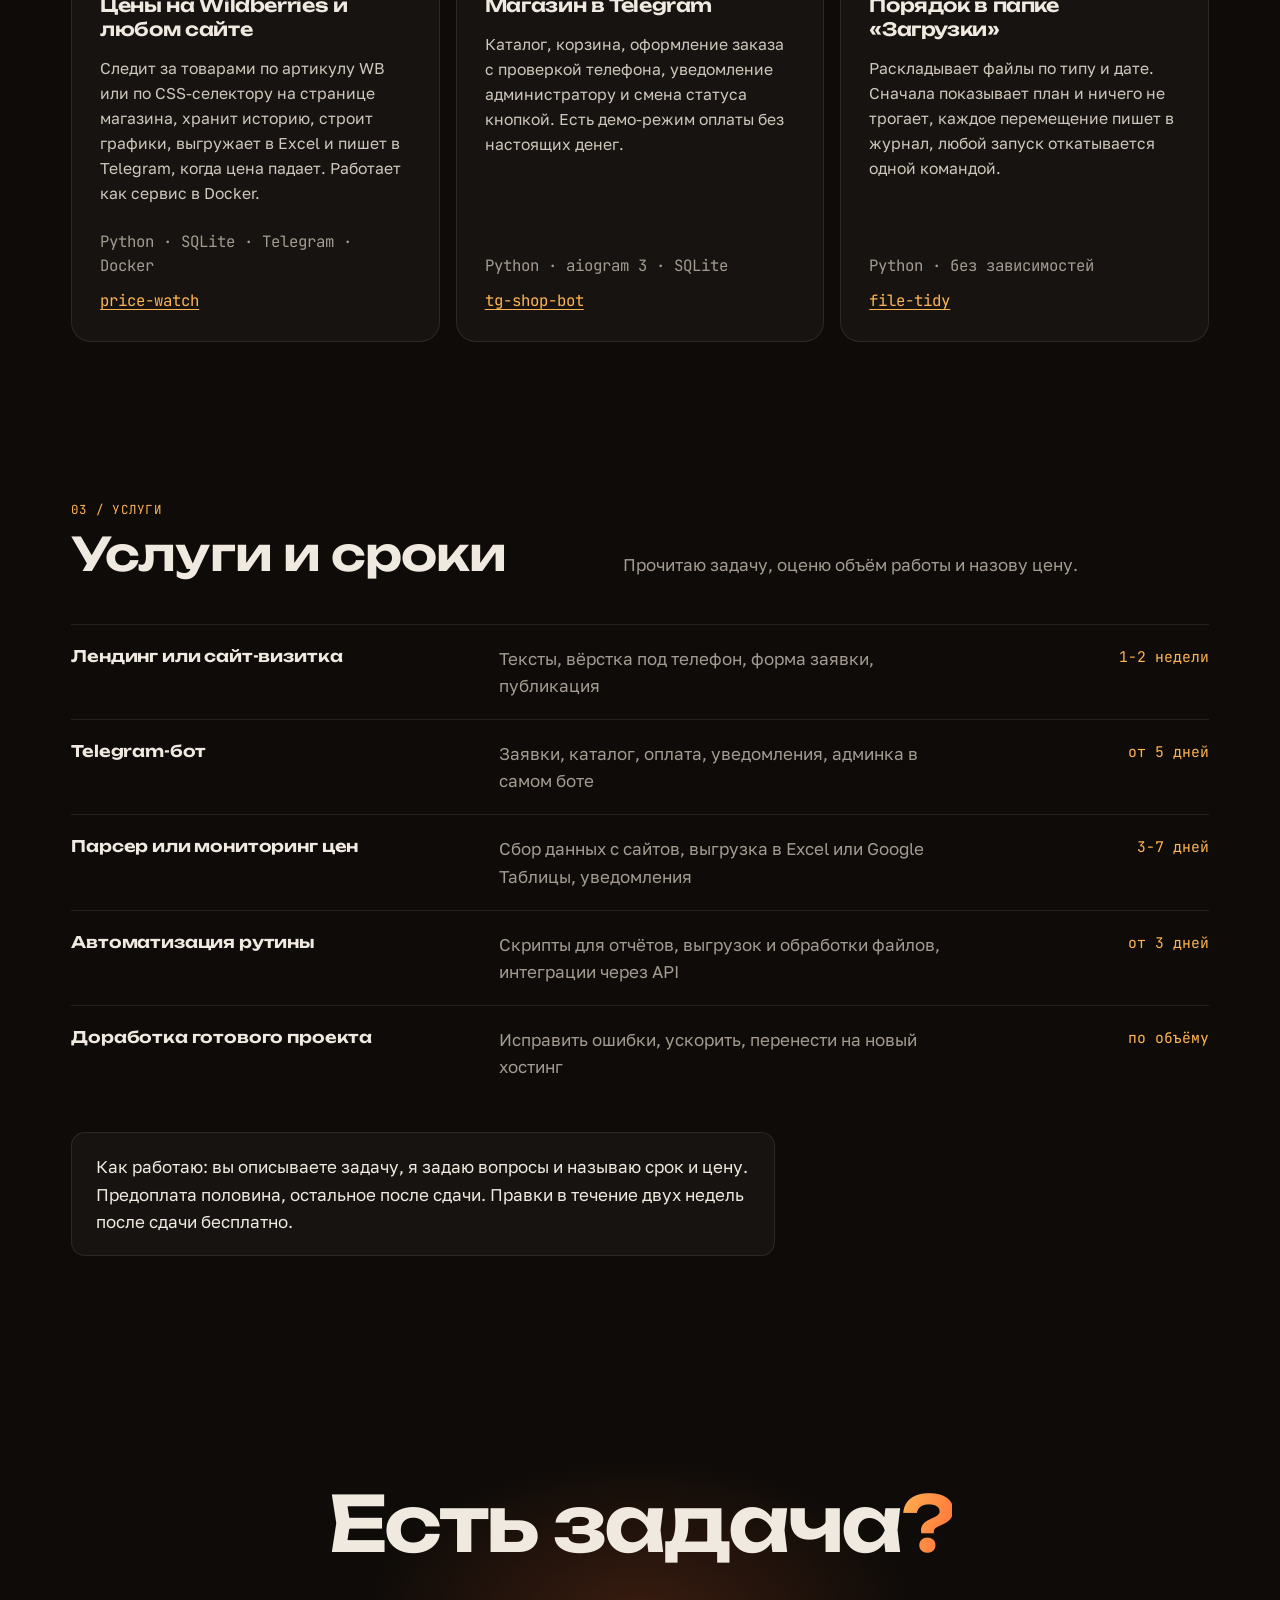
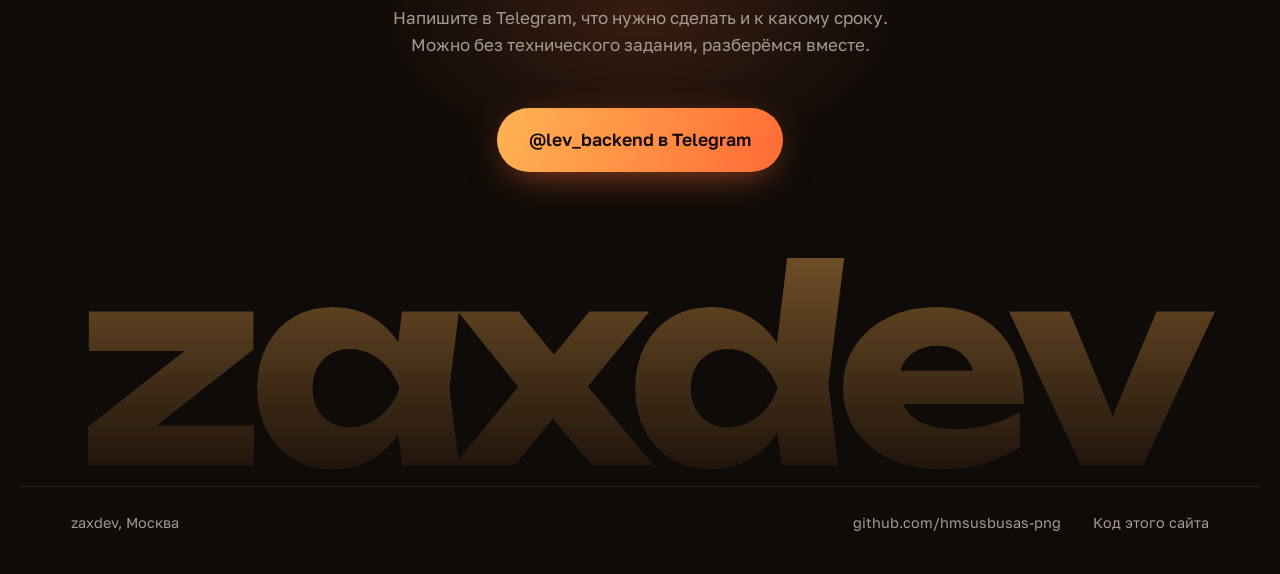
==== commit 87deafac: "Bring back the dark orange look Warm dark background with an orange glow, Unbounded for headings, a " ====
--- a/index.html
+++ b/index.html
@@ -15,8 +15,9 @@
   <meta property="og:image:width" content="1200">
   <meta property="og:image:height" content="630">
   <meta name="twitter:card" content="summary_large_image">
-  <meta name="theme-color" content="#f7f6f2">
+  <meta name="theme-color" content="#0e0b08">
   <link rel="icon" href="favicon.svg" type="image/svg+xml">
+  <link rel="preload" href="fonts/unbounded-cyrillic.woff2" as="font" type="font/woff2" crossorigin>
   <link rel="preload" href="fonts/golos-text-normal-400-cyrillic.woff2" as="font" type="font/woff2" crossorigin>
   <link rel="stylesheet" href="css/fonts.css">
   <link rel="stylesheet" href="css/style.css">
@@ -24,7 +25,7 @@
 <body>
   <a class="skip" href="#main">К содержанию</a>
   <header class="top">
-    <a class="logo" href="./">zaxdev</a>
+    <a class="logo" href="./">zaxdev<span>.</span></a>
     <nav class="nav" aria-label="Разделы">
       <a href="#raboty">Сайты</a>
       <a href="#avtomatizaciya">Боты и автоматизация</a>
@@ -35,19 +36,33 @@
 
   <main id="main">
     <section class="hero" aria-labelledby="hero-title">
-      <h1 id="hero-title">Делаю сайты, Telegram-ботов и&nbsp;инструменты для работы с&nbsp;данными.</h1>
-      <div class="hero__side">
-        <p>Здесь собраны мои проекты: сайты можно открыть в браузере, программы запустить из репозитория. Отвечаю с 10 до 22 по Москве, обычно в течение часа.</p>
+      <div>
+        <p class="chip">Беру новые заказы</p>
+        <h1 id="hero-title">Сайты, боты и&nbsp;парсеры <span class="grad">на&nbsp;заказ</span></h1>
+        <p class="hero__lead">Делаю лендинги, Telegram-ботов, парсеры маркетплейсов и скрипты, которые снимают рутину. Ниже мои проекты: сайты открываются в браузере, код лежит на GitHub.</p>
         <p class="hero__actions">
           <a class="button" href="https://t.me/lev_backend">Написать в Telegram</a>
-          <a class="link" href="https://github.com/hmsusbusas-png">GitHub</a>
+          <a class="ghost" href="#raboty">Смотреть работы ↓</a>
         </p>
       </div>
+      <dl class="facts">
+        <div><dt>Где</dt><dd>Москва, работаю удалённо</dd></div>
+        <div><dt>Стек</dt><dd>Python, JavaScript, HTML и CSS</dd></div>
+        <div><dt>Ответ</dt><dd>обычно в течение часа, с 10 до 22 по Москве</dd></div>
+        <div><dt>Сроки</dt><dd>от 3 дней до 2 недель</dd></div>
+      </dl>
     </section>
+
+    <div class="marquee" aria-hidden="true">
+      <div class="marquee__track">
+        <span>Лендинги</span><span>Telegram-боты</span><span>Парсеры</span><span>Мониторинг цен</span><span>Автоматизация</span><span>Интеграции через API</span>
+        <span>Лендинги</span><span>Telegram-боты</span><span>Парсеры</span><span>Мониторинг цен</span><span>Автоматизация</span><span>Интеграции через API</span>
+      </div>
+    </div>
 
     <section class="now" aria-labelledby="now-title">
       <div class="now__text">
-        <p class="label">Сейчас</p>
+        <p class="label">Сейчас делаю</p>
         <h2 id="now-title">Pulsewatch</h2>
         <p>Мониторинг сайтов, API и сертификатов из нескольких регионов. Инцидент открывается только после подтверждения сбоя большинством регионов, уведомления уходят в Telegram, почту и Slack, у каждого проекта есть публичная статус-страница.</p>
         <p class="now__stack">FastAPI · PostgreSQL · React · Docker</p>
@@ -61,7 +76,7 @@
 
     <section class="works" id="raboty" aria-labelledby="works-title">
       <div class="section-head">
-        <h2 id="works-title">Сайты</h2>
+        <div><p class="label">01 / сайты</p><h2 id="works-title">Сайты</h2></div>
         <p>Пять концептов для придуманных заказчиков, у каждого своё направление. Всё на HTML, CSS и немного JavaScript, Lighthouse 96-100.</p>
       </div>
       <article class="work">
@@ -128,7 +143,7 @@
 
     <section class="auto" id="avtomatizaciya" aria-labelledby="auto-title">
       <div class="section-head">
-        <h2 id="auto-title">Боты и автоматизация</h2>
+        <div><p class="label">02 / программы</p><h2 id="auto-title">Боты и автоматизация</h2></div>
         <p>Три небольших инструмента для магазина и работы с файлами.</p>
       </div>
       <ol class="auto__list">
@@ -152,7 +167,7 @@
 
     <section class="services" id="uslugi" aria-labelledby="services-title">
       <div class="section-head">
-        <h2 id="services-title">Услуги и сроки</h2>
+        <div><p class="label">03 / услуги</p><h2 id="services-title">Услуги и сроки</h2></div>
         <p>Прочитаю задачу, оценю объём работы и назову цену.</p>
       </div>
       <dl class="services__list">
@@ -166,12 +181,13 @@
     </section>
 
     <section class="contact" aria-labelledby="contact-title">
-      <h2 id="contact-title">Есть задача?</h2>
+      <h2 id="contact-title">Есть задача<span class="grad">?</span></h2>
       <p>Напишите в Telegram, что нужно сделать и к какому сроку. Можно без технического задания, разберёмся вместе.</p>
-      <p><a class="contact__tg" href="https://t.me/lev_backend">@lev_backend</a></p>
+      <p><a class="button" href="https://t.me/lev_backend">@lev_backend в Telegram</a></p>
     </section>
   </main>
 
+  <p class="wordmark" aria-hidden="true">zaxdev</p>
   <footer class="foot">
     <p>zaxdev, Москва</p>
     <p><a href="https://github.com/hmsusbusas-png">github.com/hmsusbusas-png</a></p>
--- a/css/fonts.css
+++ b/css/fonts.css
@@ -88,3 +88,21 @@
   src: url(../fonts/jetbrains-mono-normal-400-latin.woff2) format('woff2');
   unicode-range: U+0000-00FF, U+0131, U+0152-0153, U+02BB-02BC, U+02C6, U+02DA, U+02DC, U+0304, U+0308, U+0329, U+2000-206F, U+20AC, U+2122, U+2191, U+2193, U+2212, U+2215, U+FEFF, U+FFFD;
 }
+/* cyrillic */
+@font-face {
+  font-family: 'Unbounded';
+  font-style: normal;
+  font-weight: 500 700;
+  font-display: swap;
+  src: url(../fonts/unbounded-cyrillic.woff2) format('woff2');
+  unicode-range: U+0301, U+0400-045F, U+0490-0491, U+04B0-04B1, U+2116;
+}
+/* latin */
+@font-face {
+  font-family: 'Unbounded';
+  font-style: normal;
+  font-weight: 500 700;
+  font-display: swap;
+  src: url(../fonts/unbounded-latin.woff2) format('woff2');
+  unicode-range: U+0000-00FF, U+0131, U+0152-0153, U+02BB-02BC, U+02C6, U+02DA, U+02DC, U+0304, U+0308, U+0329, U+2000-206F, U+20AC, U+2122, U+2191, U+2193, U+2212, U+2215, U+FEFF, U+FFFD;
+}
--- a/css/style.css
+++ b/css/style.css
@@ -1,137 +1,232 @@
 :root {
-  --paper: #f7f6f2;
-  --ink: #141414;
-  --muted: #5a5853;
-  --line: #d9d6ce;
-  --red: #c4301a;
+  --bg: #0e0b08;
+  --surface: rgba(255, 255, 255, 0.035);
+  --line: rgba(255, 255, 255, 0.09);
+  --text: #efe9df;
+  --muted: #a39b8f;
+  --accent: #ffb454;
+  --accent-2: #ff6b35;
+  --grad: linear-gradient(110deg, var(--accent), var(--accent-2));
+  --display: "Unbounded", "Golos Text", system-ui, sans-serif;
   --sans: "Golos Text", system-ui, sans-serif;
   --mono: "JetBrains Mono", ui-monospace, monospace;
   --pad: clamp(16px, 4vw, 56px);
-  --max: 1280px;
+  --max: 1240px;
+  --radius: 20px;
 }
 
 *, *::before, *::after { box-sizing: border-box; }
-body { margin: 0; background: var(--paper); color: var(--ink); font: 400 1.0625rem/1.6 var(--sans); }
+html { overflow-x: clip; scroll-behavior: smooth; }
+body {
+  margin: 0;
+  background: var(--bg);
+  color: var(--text);
+  font: 400 1.0625rem/1.6 var(--sans);
+  position: relative;
+  overflow-x: clip;
+}
+body::before {
+  content: "";
+  position: absolute;
+  inset: -200px 0 auto;
+  height: 1100px;
+  background:
+    radial-gradient(42% 46% at 82% 24%, rgba(255, 107, 53, 0.22), transparent 70%),
+    radial-gradient(36% 40% at 14% 8%, rgba(255, 180, 84, 0.12), transparent 70%);
+  pointer-events: none;
+  z-index: -1;
+}
 img { display: block; width: 100%; height: auto; }
-a { color: inherit; text-underline-offset: 0.18em; }
-:focus-visible { outline: 2px solid var(--red); outline-offset: 3px; }
-h1, h2, h3 { margin: 0; font-weight: 500; letter-spacing: -0.02em; }
-.skip { position: absolute; top: -80px; left: 12px; background: var(--ink); color: var(--paper); padding: 8px 12px; }
+a { color: inherit; text-underline-offset: 0.2em; }
+:focus-visible { outline: 2px solid var(--accent); outline-offset: 3px; border-radius: 4px; }
+::selection { background: var(--accent-2); color: #140a03; }
+h1, h2, h3 { margin: 0; font-family: var(--display); font-weight: 600; letter-spacing: -0.02em; }
+.grad { background: var(--grad); -webkit-background-clip: text; background-clip: text; color: transparent; }
+.skip { position: absolute; top: -80px; left: 12px; background: var(--accent); color: #140a03; padding: 8px 12px; z-index: 10; }
 .skip:focus { top: 12px; }
 section[id] { scroll-margin-top: 16px; }
 
-.top { max-width: var(--max); margin: 0 auto; padding: 20px var(--pad); display: flex; align-items: center; gap: 32px; }
-.logo { font: 500 1.05rem/1 var(--mono); text-decoration: none; }
-.logo::before { content: ""; display: inline-block; width: 10px; height: 10px; background: var(--red); margin-right: 10px; }
-.nav { display: flex; gap: 28px; }
-.nav a { text-decoration: none; color: var(--muted); padding: 6px 0; }
-.nav a:hover { color: var(--ink); text-decoration: underline; }
-.top__tg { margin-left: auto; font-weight: 500; text-decoration: none; border-bottom: 2px solid var(--red); padding: 4px 0; }
+.top { max-width: var(--max); margin: 0 auto; padding: 22px var(--pad); display: flex; align-items: center; gap: 36px; }
+.logo { font: 700 1.15rem/1 var(--display); text-decoration: none; letter-spacing: -0.02em; }
+.logo span { color: var(--accent); }
+.nav { display: flex; gap: 28px; font-size: 0.95rem; }
+.nav a { text-decoration: none; color: var(--muted); padding: 6px 0; transition: color 0.2s; }
+.nav a:hover { color: var(--text); }
+.top__tg {
+  margin-left: auto; font-weight: 500; font-size: 0.95rem; text-decoration: none;
+  border: 1px solid var(--line); border-radius: 999px; padding: 9px 18px; transition: border-color 0.2s, background 0.2s;
+}
+.top__tg:hover { border-color: var(--accent); background: rgba(255, 180, 84, 0.08); }
 
 main { max-width: var(--max); margin: 0 auto; padding: 0 var(--pad); }
 
 .hero {
   display: grid;
   grid-template-columns: minmax(0, 8fr) minmax(0, 4fr);
-  gap: 32px clamp(32px, 5vw, 72px);
+  gap: 40px clamp(32px, 5vw, 80px);
   align-items: end;
-  padding: clamp(40px, 10vh, 120px) 0 clamp(56px, 10vh, 112px);
-  border-bottom: 1px solid var(--line);
-}
-.hero h1 { font-size: clamp(2.2rem, 4.8vw, 4.3rem); line-height: 1.06; letter-spacing: -0.03em; }
-.hero__side p { margin: 0 0 24px; color: var(--muted); }
-.hero__actions { display: flex; gap: 20px; align-items: center; flex-wrap: wrap; }
-.button { display: inline-block; background: var(--ink); color: var(--paper); text-decoration: none; font-weight: 500; padding: 14px 22px; }
-.button:hover { background: var(--red); }
-.link { font-weight: 500; }
-
-.label { margin: 0 0 12px; font: 500 0.8rem/1 var(--mono); text-transform: uppercase; letter-spacing: 0.08em; color: var(--red); }
+  padding: clamp(48px, 11vh, 128px) 0 clamp(48px, 8vh, 88px);
+}
+.chip {
+  display: inline-flex; align-items: center; gap: 8px; margin: 0 0 28px;
+  padding: 6px 14px; border: 1px solid var(--line); border-radius: 999px;
+  font: 400 0.8rem/1.2 var(--mono); color: var(--muted); background: var(--surface);
+}
+.chip::before { content: ""; width: 7px; height: 7px; border-radius: 50%; background: #7ddb6a; box-shadow: 0 0 10px #7ddb6a; }
+.hero h1 { font-size: clamp(2.3rem, 6.2vw, 5.4rem); line-height: 1.02; letter-spacing: -0.035em; }
+.hero__lead { margin: 28px 0 32px; max-width: 54ch; color: var(--muted); font-size: 1.1rem; }
+.hero__actions { display: flex; gap: 14px; align-items: center; flex-wrap: wrap; margin: 0; }
+.button {
+  display: inline-block; background: var(--grad); color: #140a03; text-decoration: none; font-weight: 600;
+  padding: 15px 26px; border-radius: 999px; box-shadow: 0 10px 40px -12px rgba(255, 107, 53, 0.7);
+  transition: transform 0.2s ease, box-shadow 0.2s ease;
+}
+.button:hover { transform: translateY(-2px); box-shadow: 0 16px 48px -12px rgba(255, 107, 53, 0.85); }
+.ghost { display: inline-block; padding: 14px 22px; border: 1px solid var(--line); border-radius: 999px; text-decoration: none; font-weight: 500; transition: border-color 0.2s; }
+.ghost:hover { border-color: var(--muted); }
+.facts { margin: 0; border-left: 1px solid var(--line); padding-left: clamp(20px, 3vw, 36px); }
+.facts div { padding: 14px 0; }
+.facts div + div { border-top: 1px solid var(--line); }
+.facts dt { font: 400 0.72rem/1.2 var(--mono); text-transform: uppercase; letter-spacing: 0.1em; color: var(--muted); margin-bottom: 6px; }
+.facts dd { margin: 0; font-size: 0.98rem; }
+
+.marquee { border-block: 1px solid var(--line); overflow: hidden; padding: 16px 0; margin-bottom: clamp(24px, 5vh, 48px); }
+.marquee__track { display: flex; width: max-content; animation: marquee 32s linear infinite; }
+.marquee__track span { font: 500 0.85rem/1 var(--display); text-transform: uppercase; letter-spacing: 0.08em; color: var(--muted); white-space: nowrap; padding-right: 28px; }
+.marquee__track span::after { content: "✦"; color: var(--accent); margin-left: 28px; }
+@keyframes marquee { to { transform: translateX(-50%); } }
+
+.label { margin: 0 0 14px; font: 400 0.78rem/1 var(--mono); text-transform: uppercase; letter-spacing: 0.1em; color: var(--accent); }
 
 .now {
   display: grid;
   grid-template-columns: minmax(0, 4fr) minmax(0, 7fr);
-  gap: 32px clamp(32px, 5vw, 72px);
+  gap: 32px clamp(32px, 5vw, 64px);
   align-items: center;
-  padding: clamp(56px, 9vh, 104px) 0;
-  border-bottom: 1px solid var(--line);
-}
-.now h2 { font-size: clamp(2rem, 3.6vw, 3rem); line-height: 1.05; margin-bottom: 16px; }
+  margin: clamp(40px, 7vh, 80px) 0;
+  padding: clamp(24px, 4vw, 48px);
+  border: 1px solid var(--line);
+  border-radius: calc(var(--radius) + 8px);
+  background:
+    radial-gradient(60% 80% at 100% 0%, rgba(255, 107, 53, 0.14), transparent 70%),
+    var(--surface);
+}
+.now h2 { font-size: clamp(1.9rem, 3.4vw, 2.8rem); line-height: 1.05; margin-bottom: 18px; }
 .now__text p { max-width: 44ch; }
-.now__stack { font: 400 0.85rem/1.5 var(--mono); color: var(--muted); }
-.now__shot { margin: 0; border: 1px solid #2a2a2a; background: #111; }
-.now__shot .work__bar { background: #1b1b1b; border-color: #2a2a2a; color: #9a9a9a; }
-
-.section-head { display: grid; grid-template-columns: minmax(0, 4fr) minmax(0, 7fr); gap: 16px clamp(32px, 5vw, 72px); align-items: baseline; margin-bottom: clamp(32px, 5vh, 56px); }
-.section-head h2 { font-size: clamp(2rem, 3.6vw, 3rem); line-height: 1.05; }
-.section-head p { margin: 0; color: var(--muted); max-width: 56ch; }
-
-.works, .auto, .services { padding: clamp(56px, 9vh, 104px) 0; border-bottom: 1px solid var(--line); }
+.now__stack { font: 400 0.82rem/1.5 var(--mono); color: var(--muted); }
+.now__shot { margin: 0; border: 1px solid var(--line); border-radius: 14px; overflow: hidden; background: #111; box-shadow: 0 30px 80px -30px rgba(0, 0, 0, 0.8); }
+
+.section-head { display: grid; grid-template-columns: minmax(0, 5fr) minmax(0, 6fr); gap: 16px clamp(32px, 5vw, 72px); align-items: end; margin-bottom: clamp(32px, 5vh, 56px); }
+.section-head h2 { font-size: clamp(1.9rem, 3.6vw, 3rem); line-height: 1.05; }
+.section-head > p { margin: 0; color: var(--muted); max-width: 56ch; }
+
+.works, .auto, .services { padding: clamp(56px, 9vh, 104px) 0; }
+.works { counter-reset: work; }
 .work {
+  counter-increment: work;
   display: grid;
   grid-template-columns: minmax(0, 7fr) minmax(0, 4fr);
   gap: 24px clamp(32px, 5vw, 72px);
   align-items: center;
-  padding: clamp(28px, 4vh, 48px) 0;
+  padding: clamp(32px, 5vh, 56px) 0;
   border-top: 1px solid var(--line);
 }
 .work:nth-of-type(even) { grid-template-columns: minmax(0, 4fr) minmax(0, 7fr); }
 .work:nth-of-type(even) .work__shot { order: 2; }
-.work__shot { display: block; border: 1px solid var(--line); background: #fff; text-decoration: none; transition: transform 0.2s ease; }
-.work__shot:hover { transform: translateY(-3px); }
-.work__bar { display: flex; align-items: center; gap: 6px; padding: 8px 12px; border-bottom: 1px solid var(--line); font: 400 0.75rem/1 var(--mono); color: var(--muted); }
-.work__bar i { width: 8px; height: 8px; border-radius: 50%; background: #d4d1c9; }
+.work__shot {
+  display: block; border: 1px solid var(--line); border-radius: 14px; overflow: hidden; background: #fff;
+  text-decoration: none; transition: transform 0.3s ease, box-shadow 0.3s ease;
+  box-shadow: 0 30px 70px -36px rgba(0, 0, 0, 0.9);
+}
+.work__shot:hover { transform: translateY(-4px) rotate(-0.3deg); box-shadow: 0 30px 80px -30px rgba(255, 107, 53, 0.45); }
+.work__bar { display: flex; align-items: center; gap: 6px; padding: 9px 12px; background: #1a1612; border-bottom: 1px solid var(--line); font: 400 0.72rem/1 var(--mono); color: var(--muted); }
+.work__bar i { width: 8px; height: 8px; border-radius: 50%; background: #3a332b; }
+.work__bar i:first-child { background: var(--accent-2); }
 .work__bar span { margin-left: 10px; }
-.work__kind { margin: 0 0 6px; font: 400 0.85rem/1.4 var(--mono); color: var(--muted); }
-.work h3 { font-size: clamp(1.6rem, 2.6vw, 2.2rem); margin-bottom: 12px; }
-.work__text p { margin: 0 0 16px; max-width: 42ch; }
-.work__links { display: flex; gap: 20px; font-weight: 500; }
-.work__links a:first-child { text-decoration-color: var(--red); text-decoration-thickness: 2px; }
-
-.auto__list { list-style: none; margin: 0; padding: 0; counter-reset: task; }
+.work__text::before {
+  content: counter(work, decimal-leading-zero);
+  display: block; margin-bottom: 14px;
+  font: 700 clamp(2.6rem, 5vw, 4rem)/1 var(--display);
+  background: var(--grad); -webkit-background-clip: text; background-clip: text; color: transparent;
+}
+.work__kind { margin: 0 0 6px; font: 400 0.8rem/1.4 var(--mono); color: var(--muted); text-transform: uppercase; letter-spacing: 0.06em; }
+.work h3 { font-size: clamp(1.5rem, 2.4vw, 2rem); margin-bottom: 14px; }
+.work__text p { margin: 0 0 18px; max-width: 42ch; }
+.work__text p:not([class]) { color: #cfc7bb; }
+.work__links { display: flex; gap: 22px; font-weight: 500; }
+.work__links a { text-decoration: none; border-bottom: 1px solid var(--line); padding-bottom: 2px; transition: border-color 0.2s, color 0.2s; }
+.work__links a:first-child { color: var(--accent); border-color: rgba(255, 180, 84, 0.5); }
+.work__links a:hover { border-color: currentColor; }
+
+.auto__list { list-style: none; margin: 0; padding: 0; display: grid; grid-template-columns: repeat(3, minmax(0, 1fr)); gap: 16px; counter-reset: task; }
 .auto__list li {
   counter-increment: task;
-  display: grid;
-  grid-template-columns: 3rem minmax(0, 4fr) minmax(0, 6fr);
-  grid-template-rows: auto auto;
-  gap: 6px clamp(24px, 4vw, 56px);
-  padding: 24px 0;
-  border-top: 1px solid var(--line);
-}
-.auto__list li::before { content: counter(task, decimal-leading-zero); grid-row: 1 / 3; font: 400 0.85rem/1.8 var(--mono); color: var(--muted); }
-.auto__list h3 { font-size: 1.3rem; line-height: 1.3; }
-.auto__list p { margin: 0; grid-column: 3; }
-.auto__list h3 { grid-column: 2; grid-row: 1 / 3; }
-.auto__meta { display: flex; gap: 20px; flex-wrap: wrap; font: 400 0.85rem/1.5 var(--mono); color: var(--muted); }
-.auto__meta a { color: var(--ink); }
+  display: flex; flex-direction: column; gap: 14px;
+  padding: 28px; border: 1px solid var(--line); border-radius: var(--radius); background: var(--surface);
+  transition: border-color 0.25s, transform 0.25s;
+}
+.auto__list li:hover { border-color: rgba(255, 180, 84, 0.4); transform: translateY(-3px); }
+.auto__list li::before { content: counter(task, decimal-leading-zero); font: 400 0.8rem/1 var(--mono); color: var(--accent); }
+.auto__list h3 { font-size: 1.15rem; line-height: 1.3; }
+.auto__list p { margin: 0; color: #cfc7bb; font-size: 0.98rem; }
+.auto__meta { margin-top: auto !important; padding-top: 10px; display: flex; justify-content: space-between; gap: 12px; flex-wrap: wrap; font: 400 0.8rem/1.5 var(--mono); color: var(--muted) !important; }
+.auto__meta a { color: var(--accent); }
 
 .services__list { margin: 0; }
-.services__list > div { display: grid; grid-template-columns: minmax(0, 4fr) minmax(0, 5fr) minmax(0, 2fr); gap: 6px clamp(24px, 4vw, 56px); padding: 18px 0; border-top: 1px solid var(--line); }
-.services__list dt { font-weight: 500; }
+.services__list > div { display: grid; grid-template-columns: minmax(0, 4fr) minmax(0, 5fr) minmax(0, 2fr); gap: 6px clamp(24px, 4vw, 56px); padding: 20px 0; border-top: 1px solid var(--line); }
+.services__list dt { font: 600 1rem/1.4 var(--display); letter-spacing: -0.01em; }
 .services__list dd { margin: 0; color: var(--muted); }
-.services__list .services__time { color: var(--ink); font-family: var(--mono); font-size: 0.95rem; text-align: right; }
-.services__how { margin: 28px 0 0; max-width: 64ch; }
-
-.contact { padding: clamp(64px, 12vh, 140px) 0; text-align: left; }
-.contact h2 { font-size: clamp(2.4rem, 6vw, 5rem); letter-spacing: -0.03em; }
-.contact p { max-width: 48ch; color: var(--muted); }
-.contact__tg { display: inline-block; margin-top: 8px; font-size: clamp(1.8rem, 4.4vw, 3.4rem); color: var(--ink); text-decoration-color: var(--red); text-decoration-thickness: 3px; text-underline-offset: 0.14em; }
+.services__list .services__time { color: var(--accent); font-family: var(--mono); font-size: 0.92rem; text-align: right; }
+.services__how { margin: 32px 0 0; max-width: 64ch; padding: 20px 24px; border: 1px solid var(--line); border-radius: 14px; background: var(--surface); }
+
+.contact {
+  position: relative; text-align: center;
+  padding: clamp(72px, 14vh, 150px) 0 clamp(40px, 8vh, 80px);
+}
+.contact::before {
+  content: ""; position: absolute; inset: 10% 15% 0; z-index: -1; pointer-events: none;
+  background: radial-gradient(50% 50% at 50% 50%, rgba(255, 107, 53, 0.18), transparent 70%);
+}
+.contact h2 { font-size: clamp(2.4rem, 6vw, 4.8rem); letter-spacing: -0.035em; }
+.contact p { max-width: 46ch; margin: 18px auto 0; color: var(--muted); }
+.contact .button { margin-top: 32px; font-size: 1.1rem; padding: 18px 32px; }
+
+.wordmark {
+  margin: 0; text-align: center; user-select: none;
+  font: 700 clamp(4.5rem, 21vw, 18rem)/0.9 var(--display); letter-spacing: -0.05em;
+  background: linear-gradient(180deg, rgba(255, 180, 84, 0.42), rgba(255, 107, 53, 0.06));
+  -webkit-background-clip: text; background-clip: text; color: transparent;
+}
 
 .foot { max-width: var(--max); margin: 0 auto; padding: 24px var(--pad) 40px; border-top: 1px solid var(--line); display: flex; gap: 12px 32px; flex-wrap: wrap; font-size: 0.9rem; color: var(--muted); }
 .foot p { margin: 0; }
-
+.foot p:first-child { margin-right: auto; }
+.foot a { text-decoration: none; }
+.foot a:hover { color: var(--text); }
+
+@media (max-width: 960px) {
+  .auto__list { grid-template-columns: minmax(0, 1fr); }
+}
 @media (max-width: 900px) {
   .nav { display: none; }
   .hero, .now, .section-head, .work, .work:nth-of-type(even) { grid-template-columns: minmax(0, 1fr); }
+  .facts { border-left: 0; padding-left: 0; display: grid; grid-template-columns: 1fr 1fr; gap: 0 20px; }
+  .facts div + div { border-top: 0; }
+  .facts div { border-top: 1px solid var(--line); }
   .work:nth-of-type(even) .work__shot { order: 0; }
-  .auto__list li { grid-template-columns: 2.4rem minmax(0, 1fr); }
-  .auto__list h3, .auto__list p { grid-column: 2; grid-row: auto; }
-  .auto__list li::before { grid-row: 1; }
   .services__list > div { grid-template-columns: minmax(0, 1fr) auto; }
   .services__list dd:not(.services__time) { grid-column: 1 / 3; grid-row: 2; }
   .services__list .services__time { grid-column: 2; grid-row: 1; }
 }
+@media (max-width: 480px) {
+  .facts { grid-template-columns: minmax(0, 1fr); }
+  .hero__actions > a { flex: 1 1 auto; text-align: center; }
+  .auto__list li { padding: 22px; }
+}
 
 @media (prefers-reduced-motion: reduce) {
-  .work__shot { transition: none; }
-  .work__shot:hover { transform: none; }
-}
+  html { scroll-behavior: auto; }
+  .marquee__track { animation: none; }
+  .work__shot, .auto__list li, .button { transition: none; }
+  .work__shot:hover, .auto__list li:hover, .button:hover { transform: none; }
+}
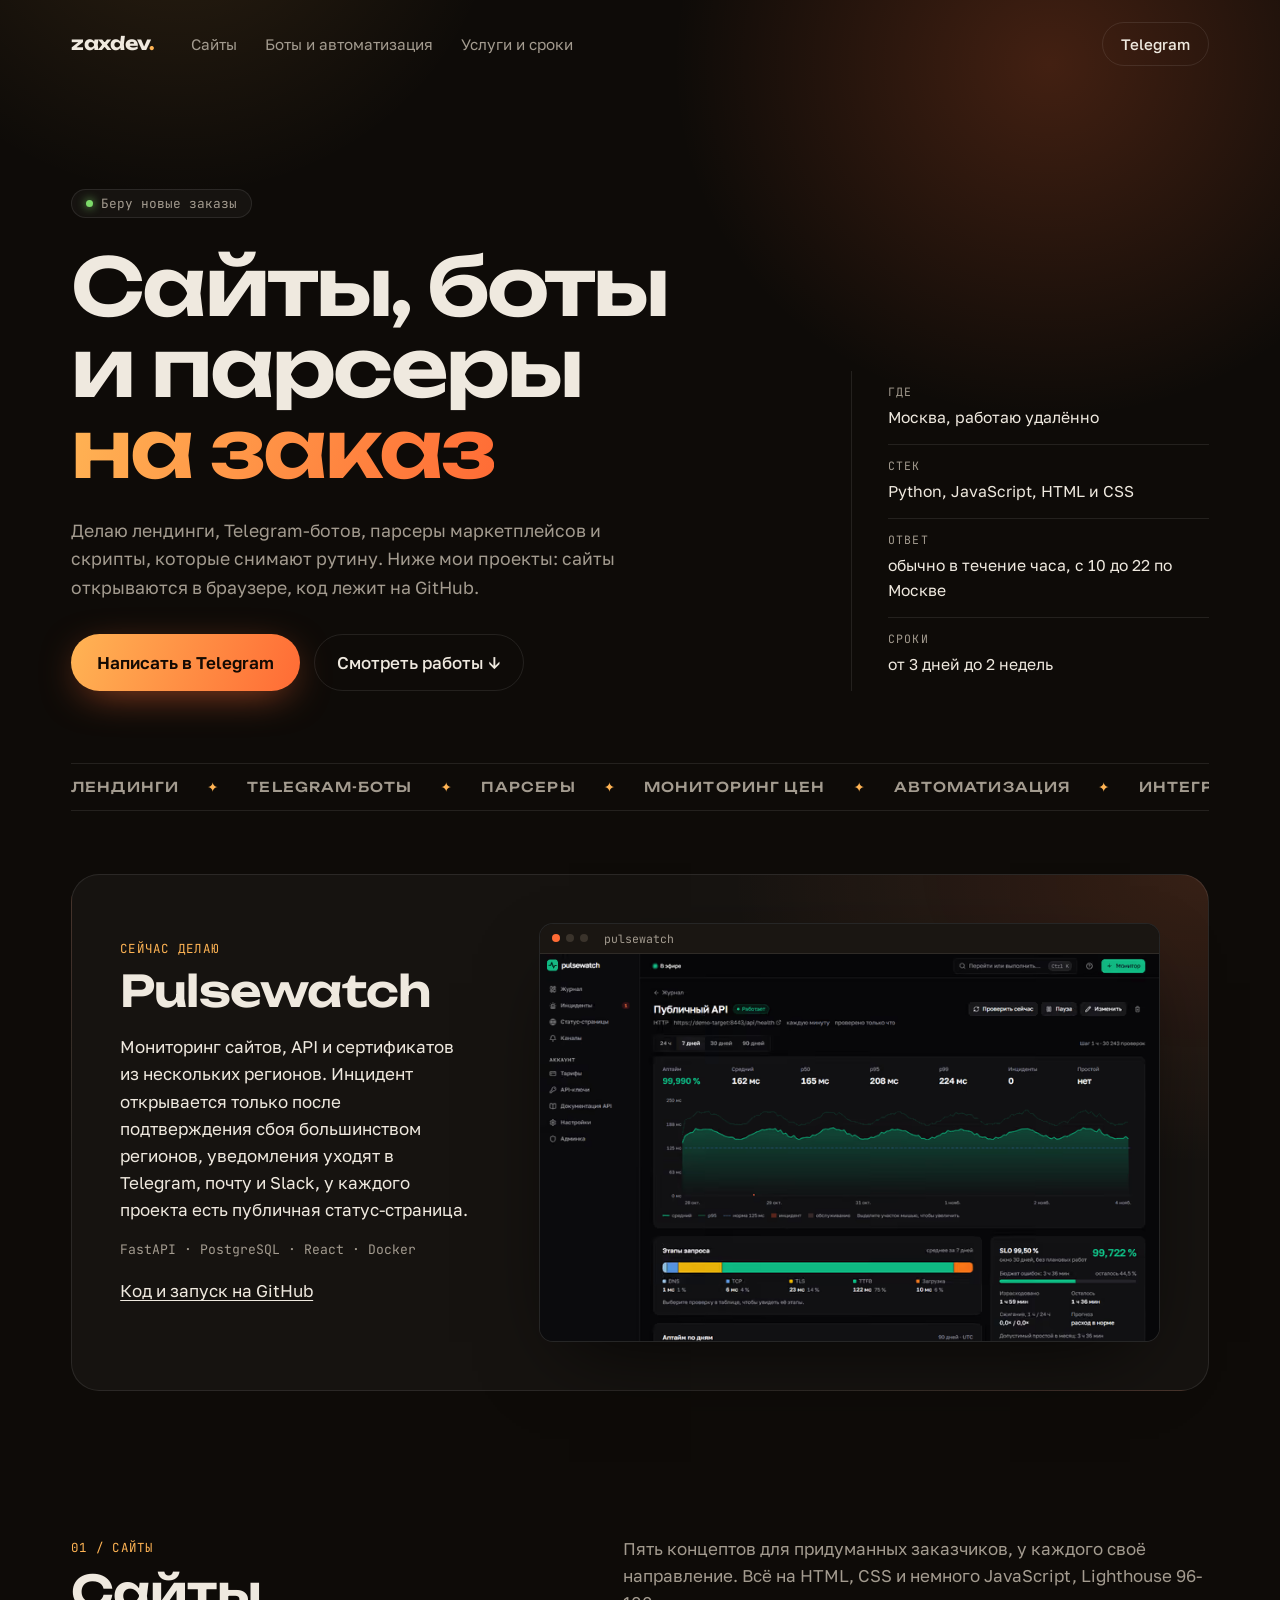
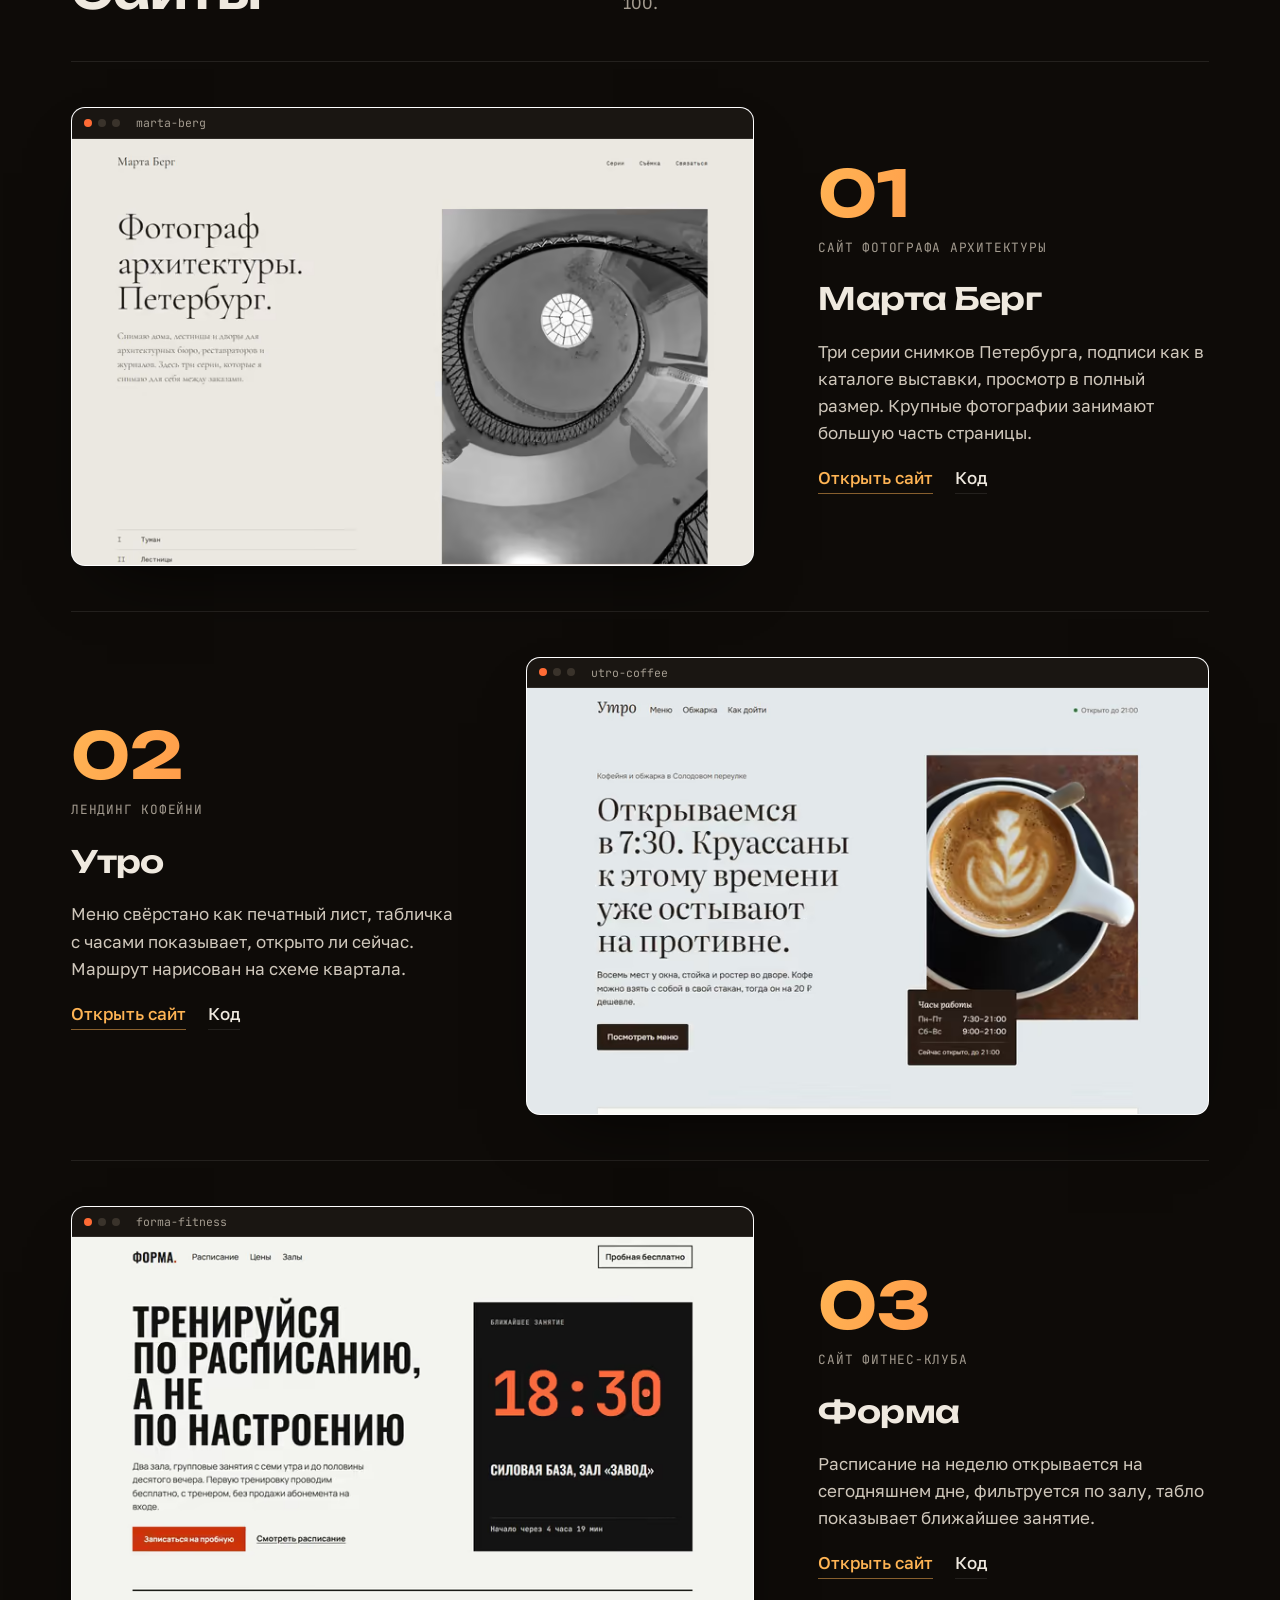
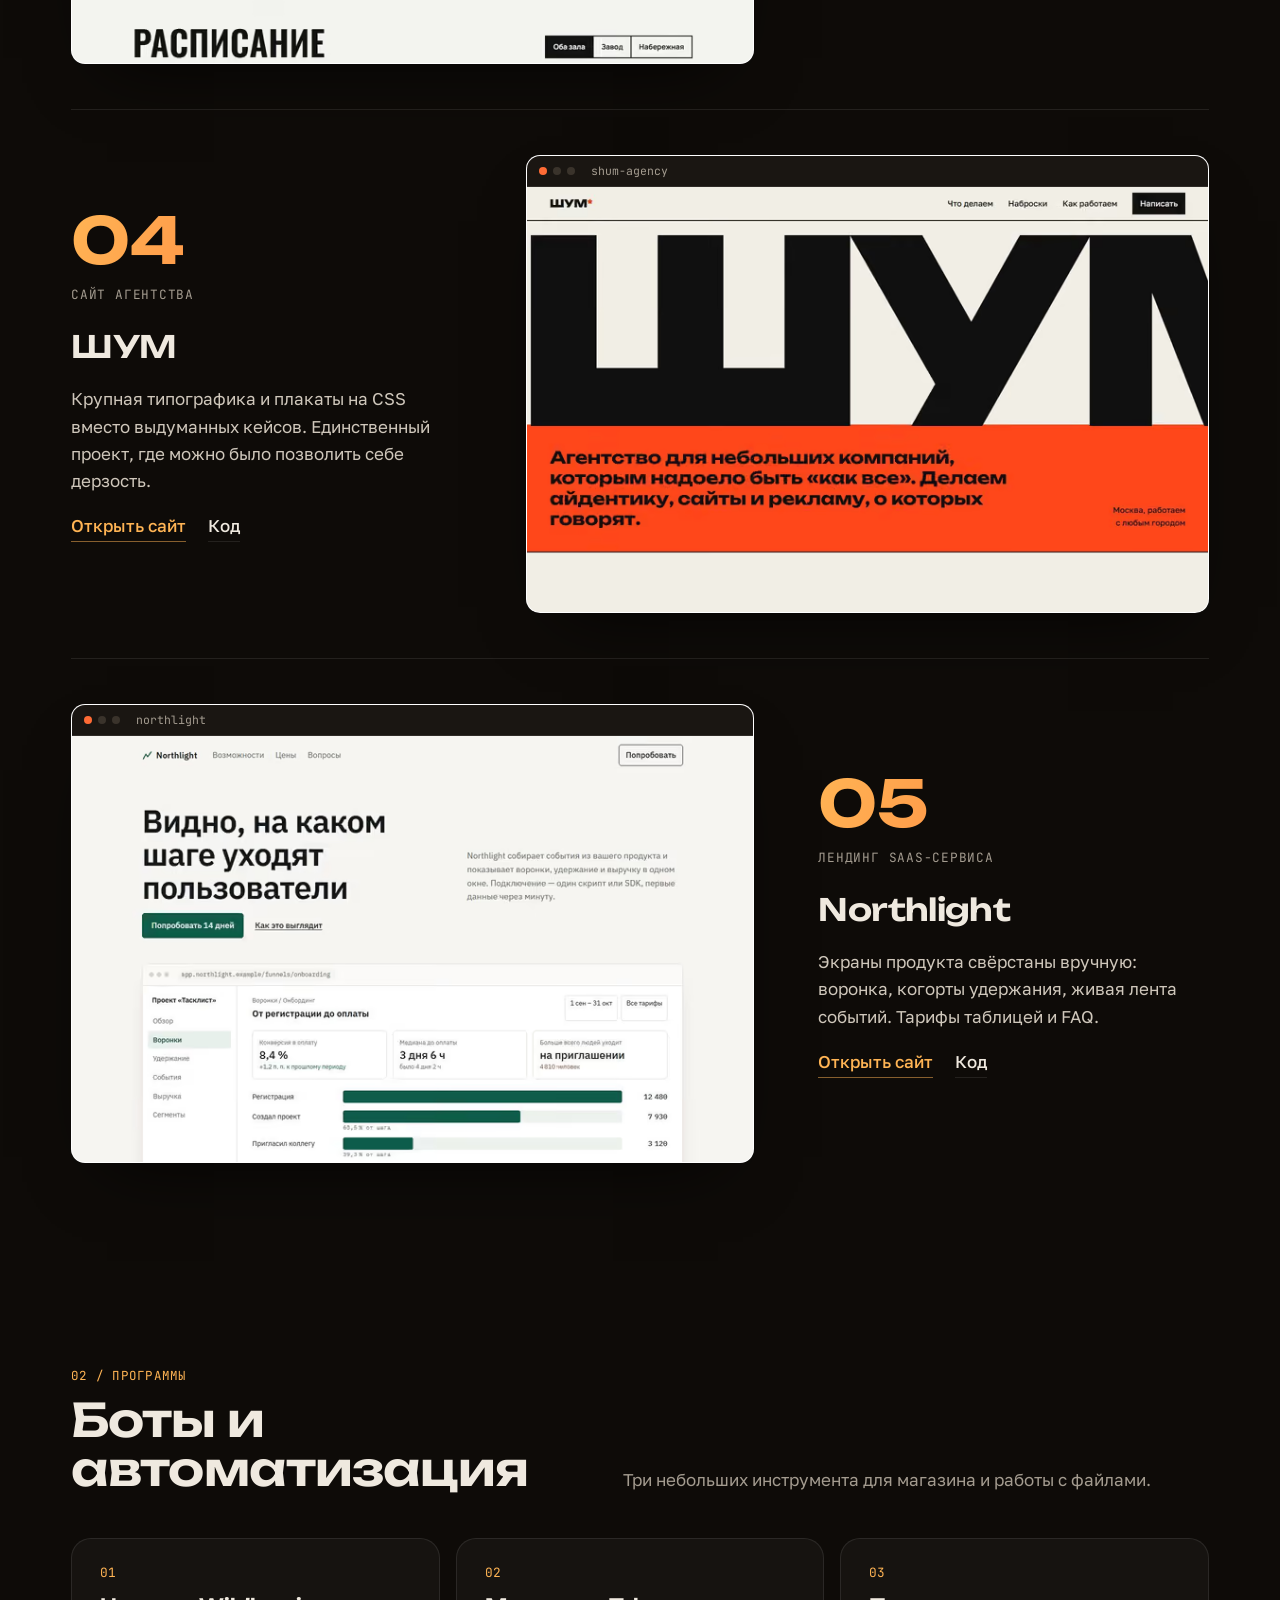
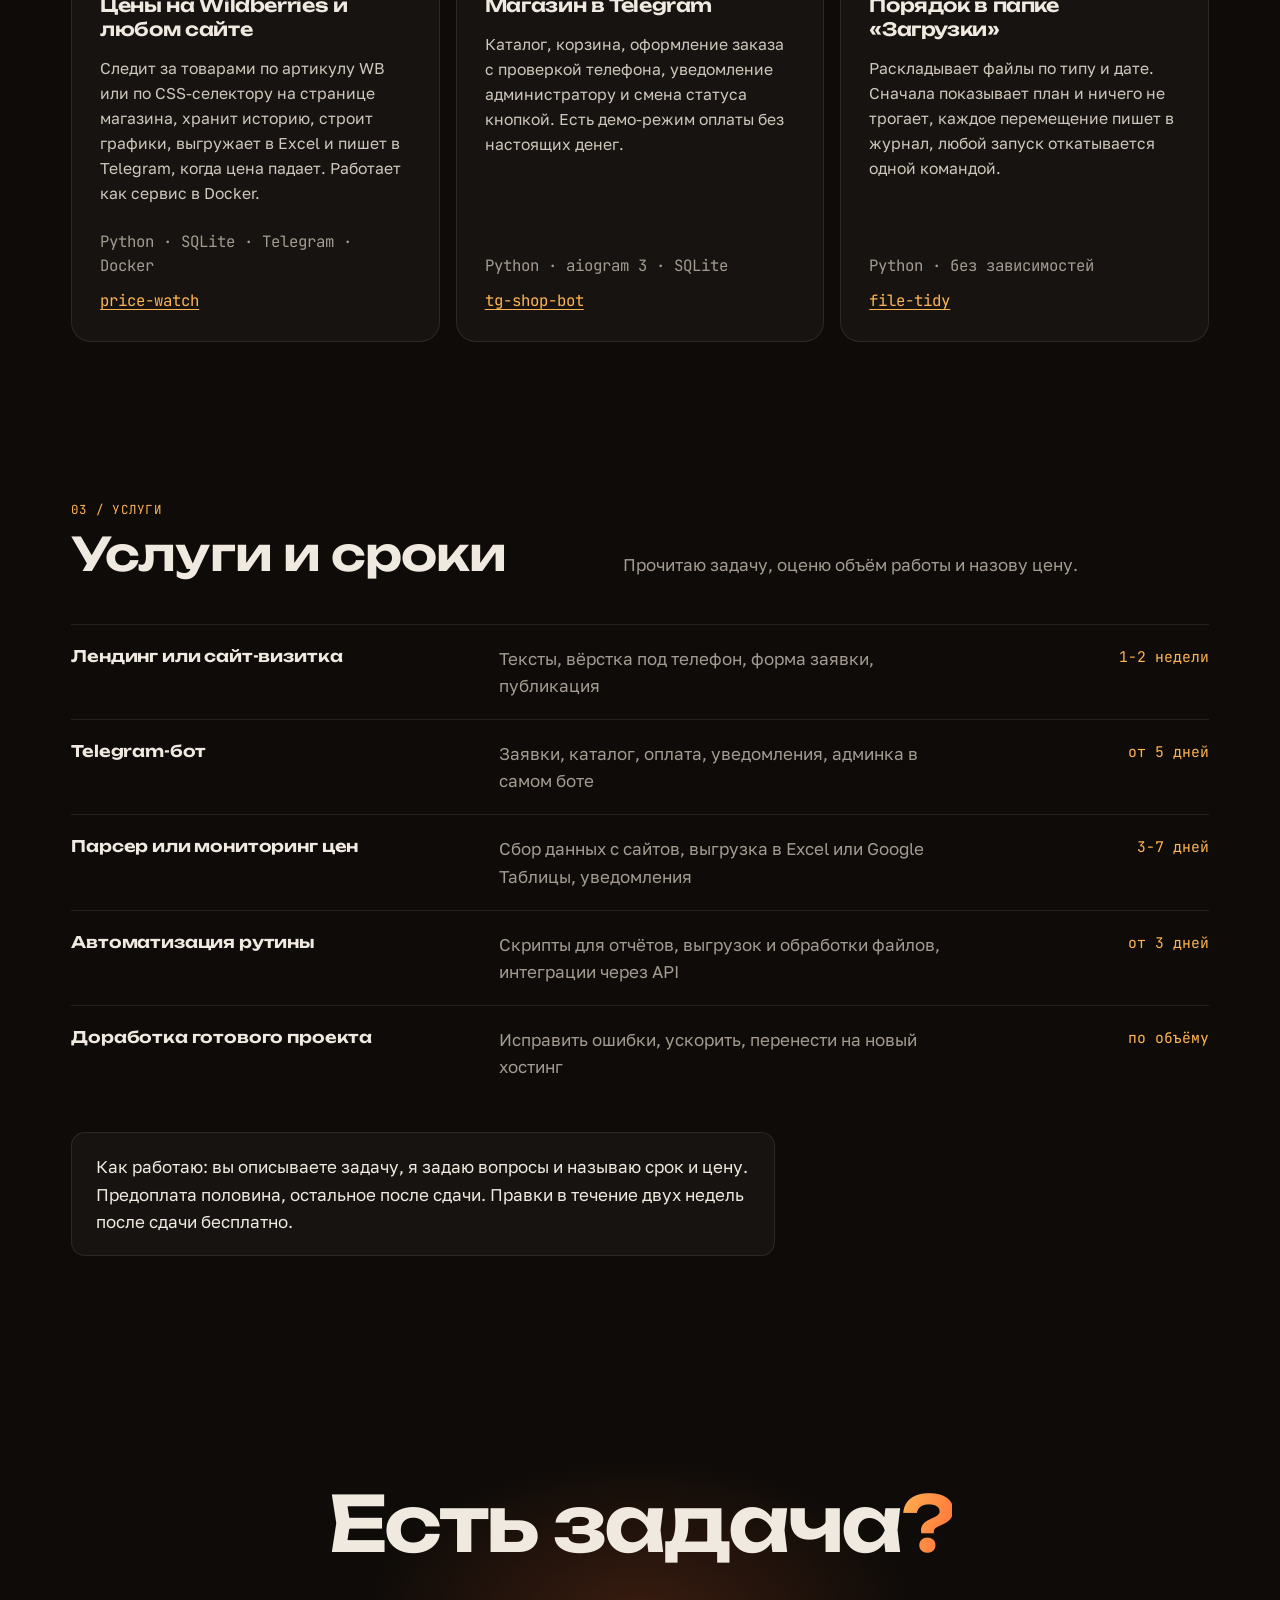
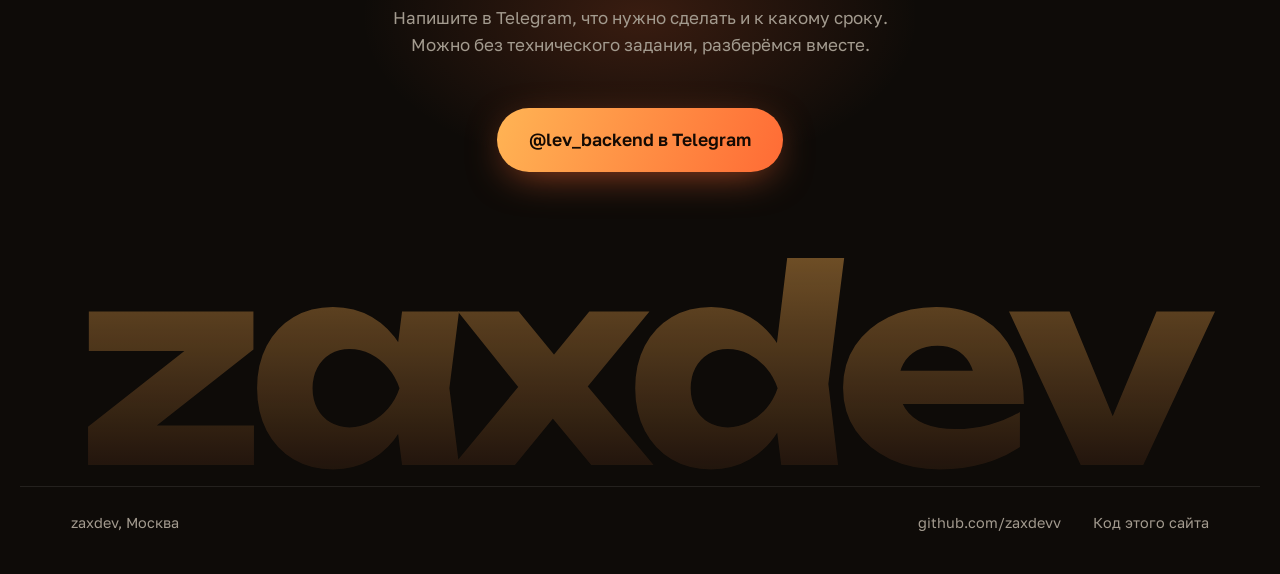
==== commit 0cf673be: "Update GitHub and Pages links after account rename" ====
--- a/index.html
+++ b/index.html
@@ -5,13 +5,13 @@
   <meta name="viewport" content="width=device-width, initial-scale=1">
   <title>zaxdev. Сайты, Telegram-боты и парсеры</title>
   <meta name="description" content="Делаю сайты, Telegram-ботов, парсеры цен и автоматизацию рутины. Работы с живыми демо и кодом на GitHub.">
-  <link rel="canonical" href="https://hmsusbusas-png.github.io/zaxdev-portfolio/">
+  <link rel="canonical" href="https://zaxdevv.github.io/zaxdev-portfolio/">
   <meta property="og:type" content="website">
   <meta property="og:locale" content="ru_RU">
   <meta property="og:title" content="zaxdev. Сайты, боты и автоматизация">
   <meta property="og:description" content="Работы с живыми демо и кодом на GitHub.">
-  <meta property="og:url" content="https://hmsusbusas-png.github.io/zaxdev-portfolio/">
-  <meta property="og:image" content="https://hmsusbusas-png.github.io/zaxdev-portfolio/og.jpg">
+  <meta property="og:url" content="https://zaxdevv.github.io/zaxdev-portfolio/">
+  <meta property="og:image" content="https://zaxdevv.github.io/zaxdev-portfolio/og.jpg">
   <meta property="og:image:width" content="1200">
   <meta property="og:image:height" content="630">
   <meta name="twitter:card" content="summary_large_image">
@@ -66,7 +66,7 @@
         <h2 id="now-title">Pulsewatch</h2>
         <p>Мониторинг сайтов, API и сертификатов из нескольких регионов. Инцидент открывается только после подтверждения сбоя большинством регионов, уведомления уходят в Telegram, почту и Slack, у каждого проекта есть публичная статус-страница.</p>
         <p class="now__stack">FastAPI · PostgreSQL · React · Docker</p>
-        <p><a class="link" href="https://github.com/hmsusbusas-png/pulsewatch">Код и запуск на GitHub</a></p>
+        <p><a class="link" href="https://github.com/zaxdevv/pulsewatch">Код и запуск на GitHub</a></p>
       </div>
       <figure class="now__shot">
         <span class="work__bar" aria-hidden="true"><i></i><i></i><i></i><span>pulsewatch</span></span>
@@ -80,7 +80,7 @@
         <p>Пять концептов для придуманных заказчиков, у каждого своё направление. Всё на HTML, CSS и немного JavaScript, Lighthouse 96-100.</p>
       </div>
       <article class="work">
-        <a class="work__shot" href="https://hmsusbusas-png.github.io/marta-berg/" tabindex="-1" aria-hidden="true">
+        <a class="work__shot" href="https://zaxdevv.github.io/marta-berg/" tabindex="-1" aria-hidden="true">
           <span class="work__bar"><i></i><i></i><i></i><span>marta-berg</span></span>
           <picture><source type="image/avif" srcset="img/marta-berg-720.avif 720w, img/marta-berg-1200.avif 1200w" sizes="(min-width: 1000px) 560px, 100vw"><img src="img/marta-berg-720.webp" srcset="img/marta-berg-720.webp 720w, img/marta-berg-1200.webp 1200w" sizes="(min-width: 1000px) 560px, 100vw" width="1200" height="750" alt="Первый экран сайта фотографа: заголовок «Фотограф архитектуры. Петербург.» и вертикальный ч/б кадр лестницы" loading="lazy" decoding="async"></picture>
         </a>
@@ -88,11 +88,11 @@
           <p class="work__kind">Сайт фотографа архитектуры</p>
           <h3>Марта Берг</h3>
           <p>Три серии снимков Петербурга, подписи как в каталоге выставки, просмотр в полный размер. Крупные фотографии занимают большую часть страницы.</p>
-          <p class="work__links"><a href="https://hmsusbusas-png.github.io/marta-berg/">Открыть сайт</a><a href="https://github.com/hmsusbusas-png/marta-berg">Код</a></p>
+          <p class="work__links"><a href="https://zaxdevv.github.io/marta-berg/">Открыть сайт</a><a href="https://github.com/zaxdevv/marta-berg">Код</a></p>
         </div>
       </article>
       <article class="work">
-        <a class="work__shot" href="https://hmsusbusas-png.github.io/utro-coffee/" tabindex="-1" aria-hidden="true">
+        <a class="work__shot" href="https://zaxdevv.github.io/utro-coffee/" tabindex="-1" aria-hidden="true">
           <span class="work__bar"><i></i><i></i><i></i><span>utro-coffee</span></span>
           <picture><source type="image/avif" srcset="img/utro-coffee-720.avif 720w, img/utro-coffee-1200.avif 1200w" sizes="(min-width: 1000px) 560px, 100vw"><img src="img/utro-coffee-720.webp" srcset="img/utro-coffee-720.webp 720w, img/utro-coffee-1200.webp 1200w" sizes="(min-width: 1000px) 560px, 100vw" width="1200" height="750" alt="Первый экран сайта кофейни: заголовок про 7:30 и фото капучино сверху" loading="lazy" decoding="async"></picture>
         </a>
@@ -100,11 +100,11 @@
           <p class="work__kind">Лендинг кофейни</p>
           <h3>Утро</h3>
           <p>Меню свёрстано как печатный лист, табличка с часами показывает, открыто ли сейчас. Маршрут нарисован на схеме квартала.</p>
-          <p class="work__links"><a href="https://hmsusbusas-png.github.io/utro-coffee/">Открыть сайт</a><a href="https://github.com/hmsusbusas-png/utro-coffee">Код</a></p>
+          <p class="work__links"><a href="https://zaxdevv.github.io/utro-coffee/">Открыть сайт</a><a href="https://github.com/zaxdevv/utro-coffee">Код</a></p>
         </div>
       </article>
       <article class="work">
-        <a class="work__shot" href="https://hmsusbusas-png.github.io/forma-fitness/" tabindex="-1" aria-hidden="true">
+        <a class="work__shot" href="https://zaxdevv.github.io/forma-fitness/" tabindex="-1" aria-hidden="true">
           <span class="work__bar"><i></i><i></i><i></i><span>forma-fitness</span></span>
           <picture><source type="image/avif" srcset="img/forma-fitness-720.avif 720w, img/forma-fitness-1200.avif 1200w" sizes="(min-width: 1000px) 560px, 100vw"><img src="img/forma-fitness-720.webp" srcset="img/forma-fitness-720.webp 720w, img/forma-fitness-1200.webp 1200w" sizes="(min-width: 1000px) 560px, 100vw" width="1200" height="750" alt="Первый экран сайта фитнес-клуба: заголовок и чёрное табло с ближайшим занятием" loading="lazy" decoding="async"></picture>
         </a>
@@ -112,11 +112,11 @@
           <p class="work__kind">Сайт фитнес-клуба</p>
           <h3>Форма</h3>
           <p>Расписание на неделю открывается на сегодняшнем дне, фильтруется по залу, табло показывает ближайшее занятие.</p>
-          <p class="work__links"><a href="https://hmsusbusas-png.github.io/forma-fitness/">Открыть сайт</a><a href="https://github.com/hmsusbusas-png/forma-fitness">Код</a></p>
+          <p class="work__links"><a href="https://zaxdevv.github.io/forma-fitness/">Открыть сайт</a><a href="https://github.com/zaxdevv/forma-fitness">Код</a></p>
         </div>
       </article>
       <article class="work">
-        <a class="work__shot" href="https://hmsusbusas-png.github.io/shum-agency/" tabindex="-1" aria-hidden="true">
+        <a class="work__shot" href="https://zaxdevv.github.io/shum-agency/" tabindex="-1" aria-hidden="true">
           <span class="work__bar"><i></i><i></i><i></i><span>shum-agency</span></span>
           <picture><source type="image/avif" srcset="img/shum-agency-720.avif 720w, img/shum-agency-1200.avif 1200w" sizes="(min-width: 1000px) 560px, 100vw"><img src="img/shum-agency-720.webp" srcset="img/shum-agency-720.webp 720w, img/shum-agency-1200.webp 1200w" sizes="(min-width: 1000px) 560px, 100vw" width="1200" height="750" alt="Первый экран сайта агентства: огромное слово ШУМ и оранжевая плашка с описанием" loading="lazy" decoding="async"></picture>
         </a>
@@ -124,11 +124,11 @@
           <p class="work__kind">Сайт агентства</p>
           <h3>ШУМ</h3>
           <p>Крупная типографика и плакаты на CSS вместо выдуманных кейсов. Единственный проект, где можно было позволить себе дерзость.</p>
-          <p class="work__links"><a href="https://hmsusbusas-png.github.io/shum-agency/">Открыть сайт</a><a href="https://github.com/hmsusbusas-png/shum-agency">Код</a></p>
+          <p class="work__links"><a href="https://zaxdevv.github.io/shum-agency/">Открыть сайт</a><a href="https://github.com/zaxdevv/shum-agency">Код</a></p>
         </div>
       </article>
       <article class="work">
-        <a class="work__shot" href="https://hmsusbusas-png.github.io/northlight/" tabindex="-1" aria-hidden="true">
+        <a class="work__shot" href="https://zaxdevv.github.io/northlight/" tabindex="-1" aria-hidden="true">
           <span class="work__bar"><i></i><i></i><i></i><span>northlight</span></span>
           <picture><source type="image/avif" srcset="img/northlight-720.avif 720w, img/northlight-1200.avif 1200w" sizes="(min-width: 1000px) 560px, 100vw"><img src="img/northlight-720.webp" srcset="img/northlight-720.webp 720w, img/northlight-1200.webp 1200w" sizes="(min-width: 1000px) 560px, 100vw" width="1200" height="750" alt="Первый экран лендинга аналитики: заголовок и окно приложения с воронкой" loading="lazy" decoding="async"></picture>
         </a>
@@ -136,7 +136,7 @@
           <p class="work__kind">Лендинг SaaS-сервиса</p>
           <h3>Northlight</h3>
           <p>Экраны продукта свёрстаны вручную: воронка, когорты удержания, живая лента событий. Тарифы таблицей и FAQ.</p>
-          <p class="work__links"><a href="https://hmsusbusas-png.github.io/northlight/">Открыть сайт</a><a href="https://github.com/hmsusbusas-png/northlight">Код</a></p>
+          <p class="work__links"><a href="https://zaxdevv.github.io/northlight/">Открыть сайт</a><a href="https://github.com/zaxdevv/northlight">Код</a></p>
         </div>
       </article>
     </section>
@@ -150,17 +150,17 @@
         <li>
           <h3>Цены на Wildberries и любом сайте</h3>
           <p>Следит за товарами по артикулу WB или по CSS-селектору на странице магазина, хранит историю, строит графики, выгружает в Excel и пишет в Telegram, когда цена падает. Работает как сервис в Docker.</p>
-          <p class="auto__meta"><span>Python · SQLite · Telegram · Docker</span><a href="https://github.com/hmsusbusas-png/price-watch">price-watch</a></p>
+          <p class="auto__meta"><span>Python · SQLite · Telegram · Docker</span><a href="https://github.com/zaxdevv/price-watch">price-watch</a></p>
         </li>
         <li>
           <h3>Магазин в Telegram</h3>
           <p>Каталог, корзина, оформление заказа с проверкой телефона, уведомление администратору и смена статуса кнопкой. Есть демо-режим оплаты без настоящих денег.</p>
-          <p class="auto__meta"><span>Python · aiogram 3 · SQLite</span><a href="https://github.com/hmsusbusas-png/tg-shop-bot">tg-shop-bot</a></p>
+          <p class="auto__meta"><span>Python · aiogram 3 · SQLite</span><a href="https://github.com/zaxdevv/tg-shop-bot">tg-shop-bot</a></p>
         </li>
         <li>
           <h3>Порядок в папке «Загрузки»</h3>
           <p>Раскладывает файлы по типу и дате. Сначала показывает план и ничего не трогает, каждое перемещение пишет в журнал, любой запуск откатывается одной командой.</p>
-          <p class="auto__meta"><span>Python · без зависимостей</span><a href="https://github.com/hmsusbusas-png/file-tidy">file-tidy</a></p>
+          <p class="auto__meta"><span>Python · без зависимостей</span><a href="https://github.com/zaxdevv/file-tidy">file-tidy</a></p>
         </li>
       </ol>
     </section>
@@ -190,8 +190,8 @@
   <p class="wordmark" aria-hidden="true">zaxdev</p>
   <footer class="foot">
     <p>zaxdev, Москва</p>
-    <p><a href="https://github.com/hmsusbusas-png">github.com/hmsusbusas-png</a></p>
-    <p><a href="https://github.com/hmsusbusas-png/zaxdev-portfolio">Код этого сайта</a></p>
+    <p><a href="https://github.com/zaxdevv">github.com/zaxdevv</a></p>
+    <p><a href="https://github.com/zaxdevv/zaxdev-portfolio">Код этого сайта</a></p>
   </footer>
 </body>
 </html>
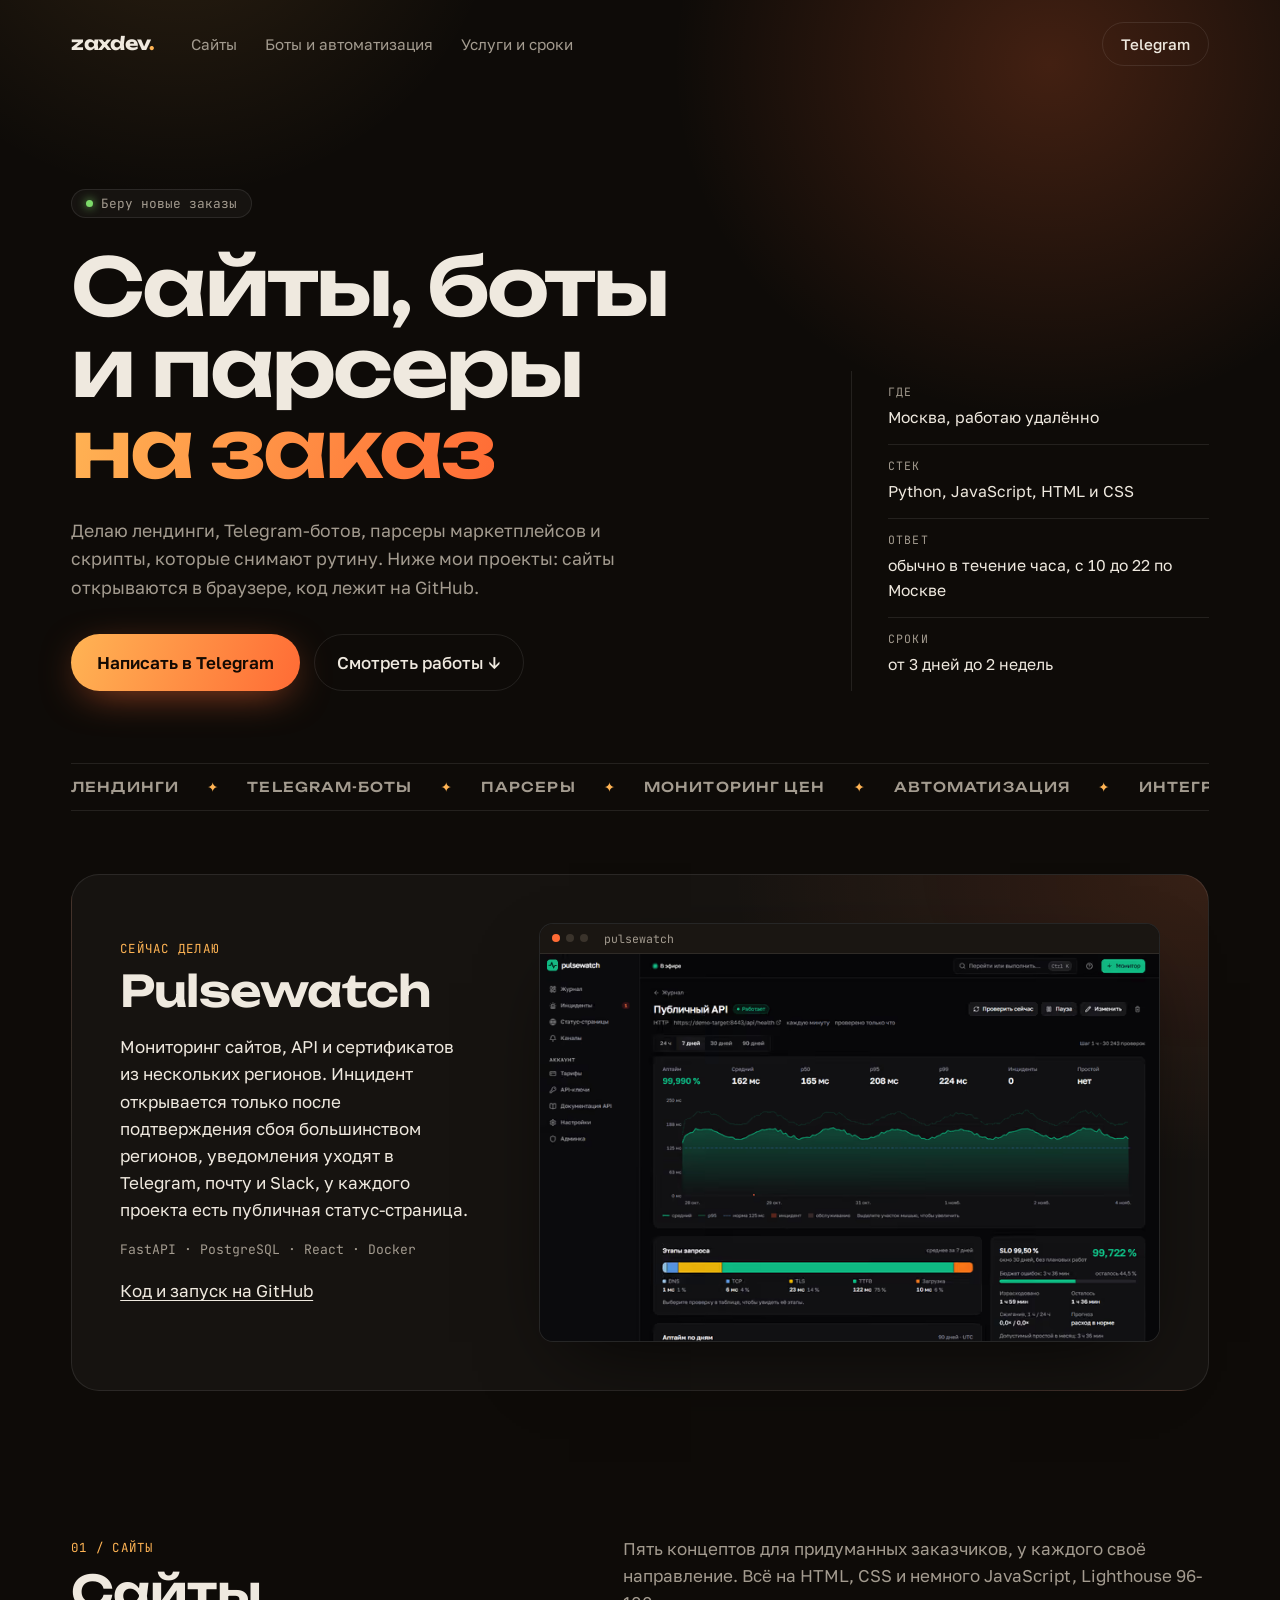
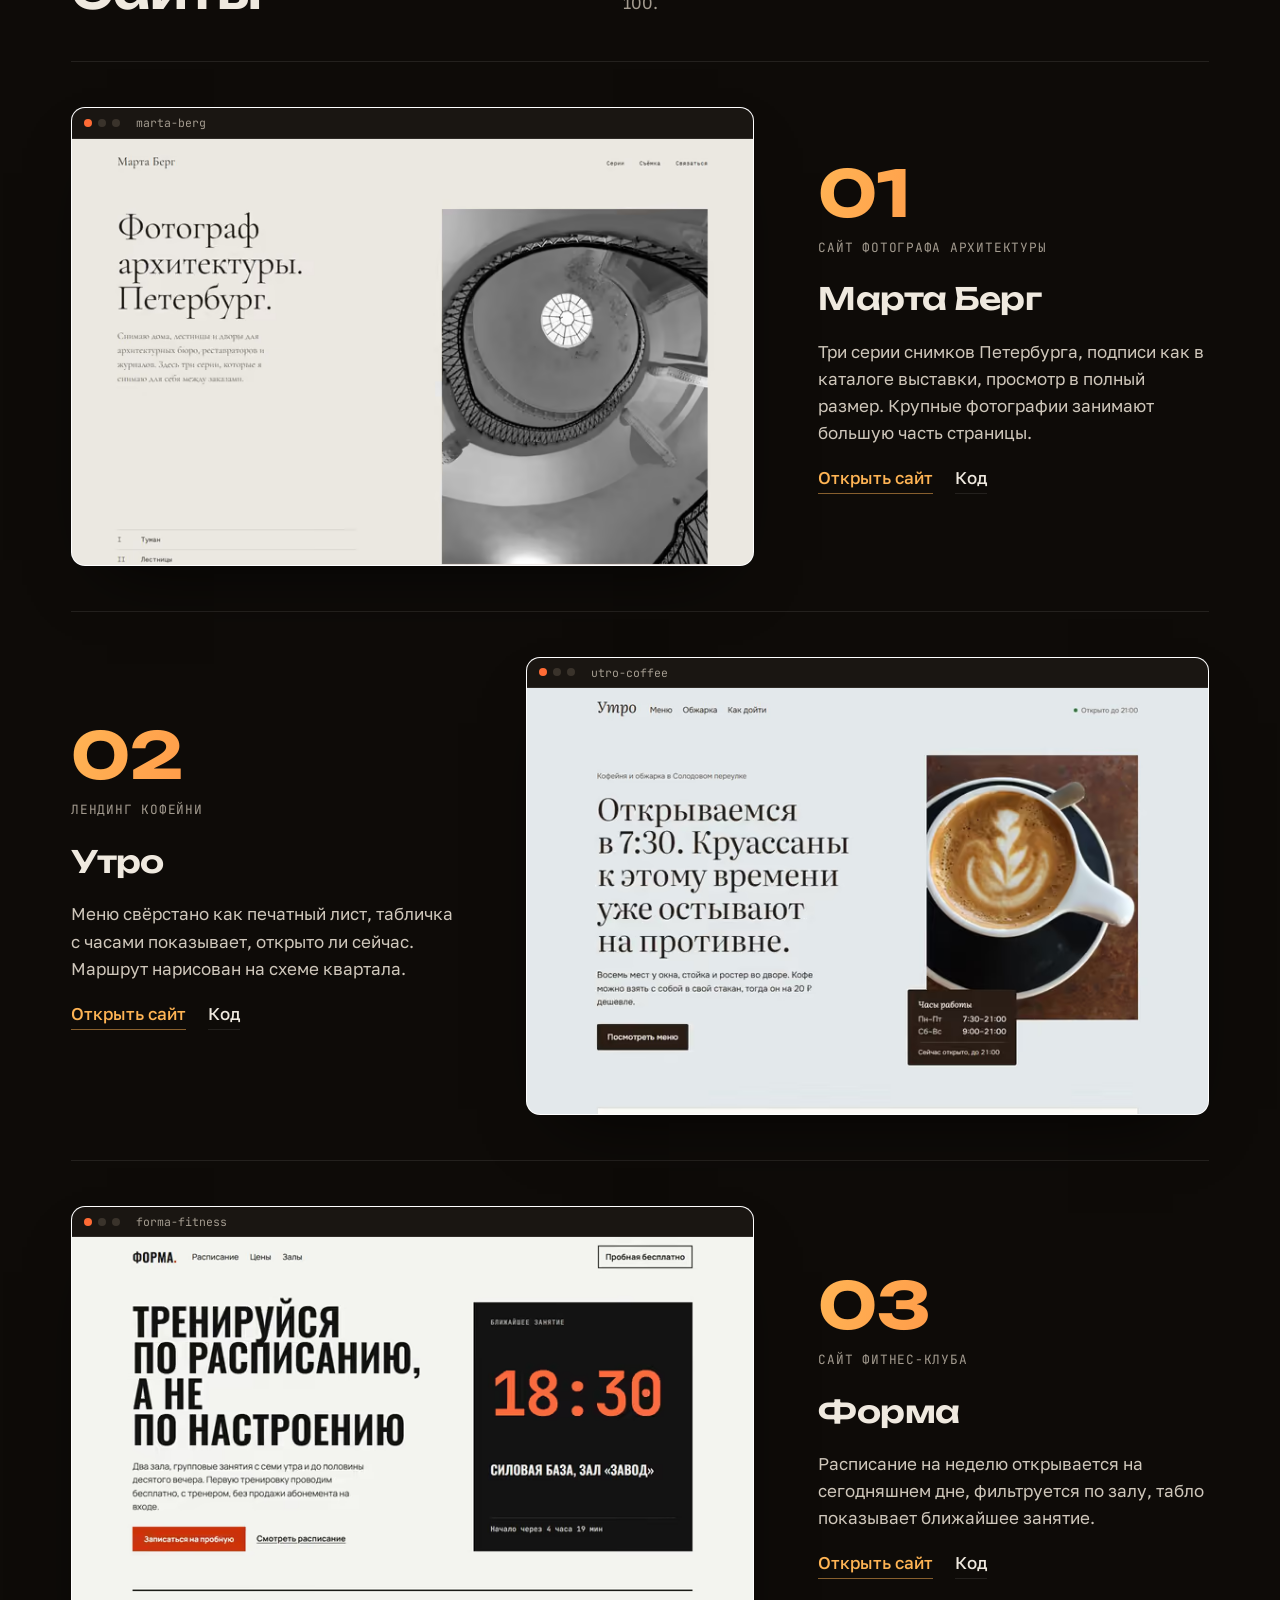
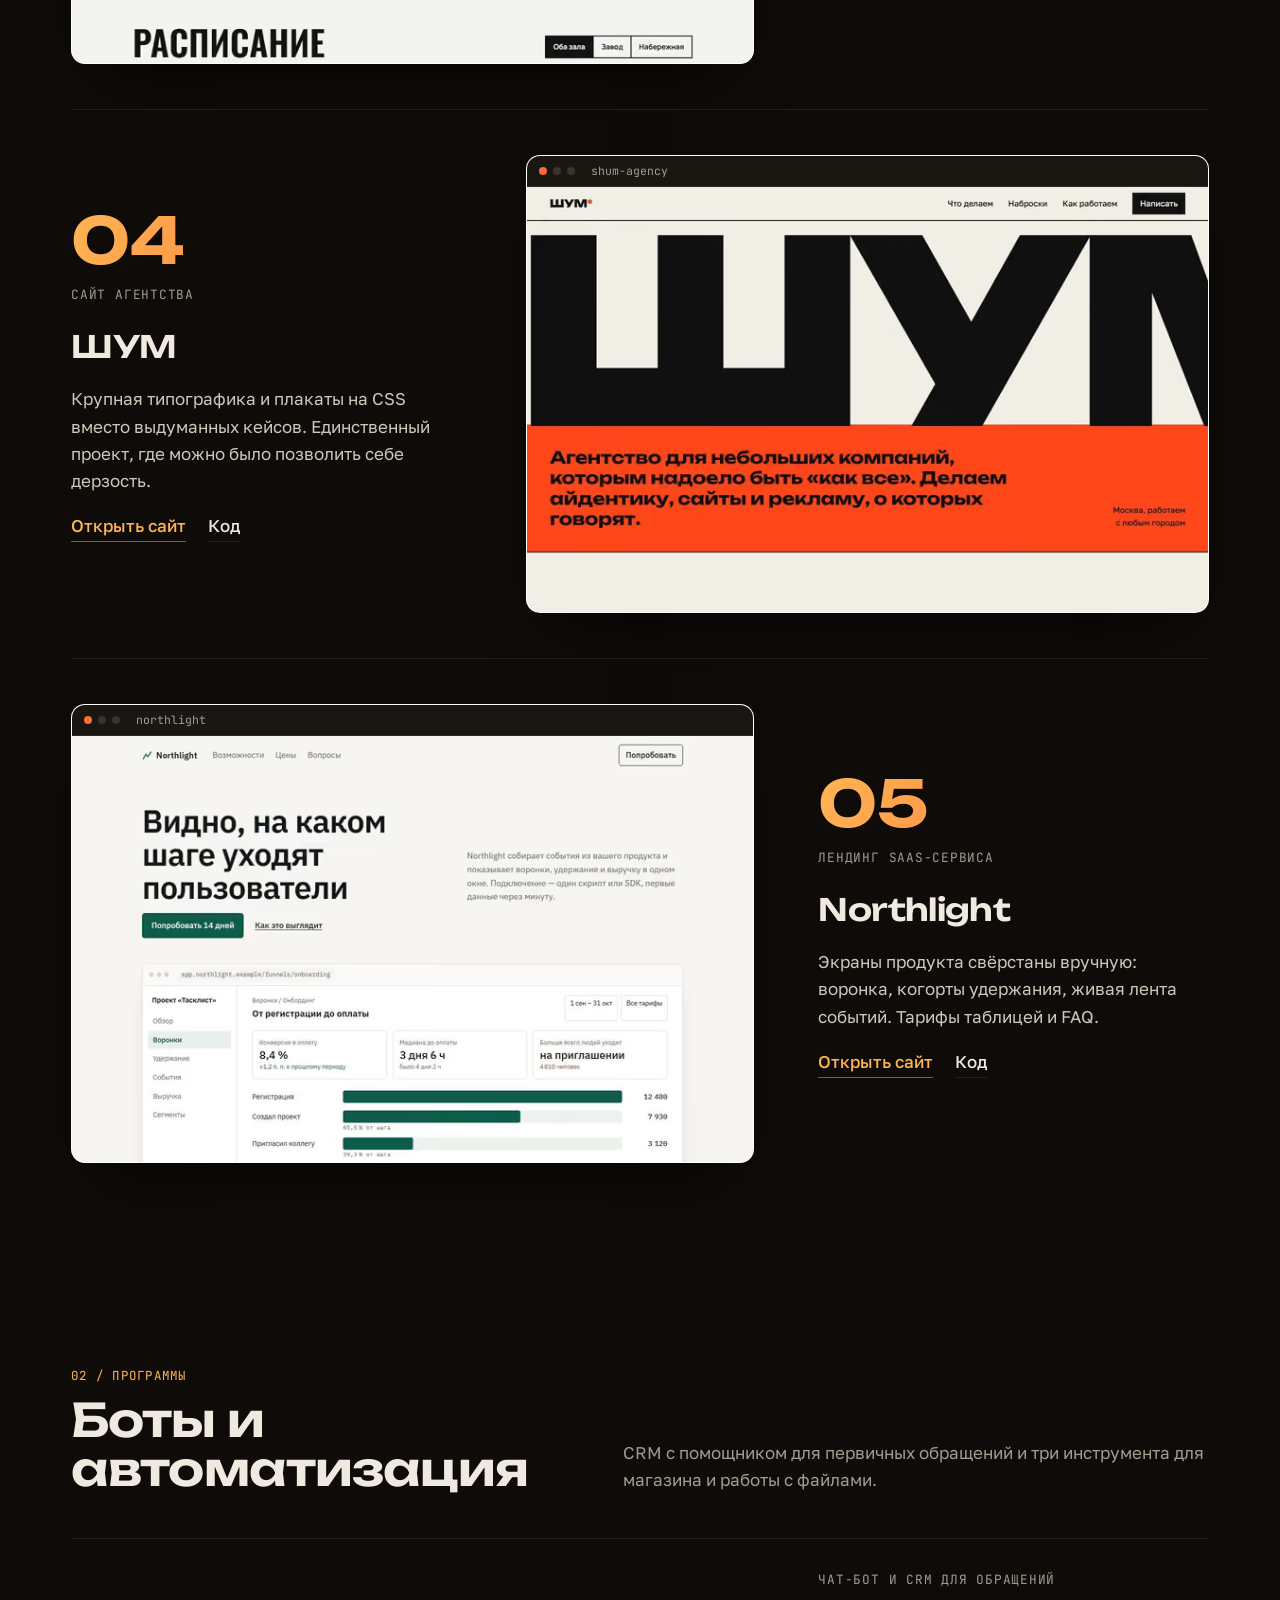
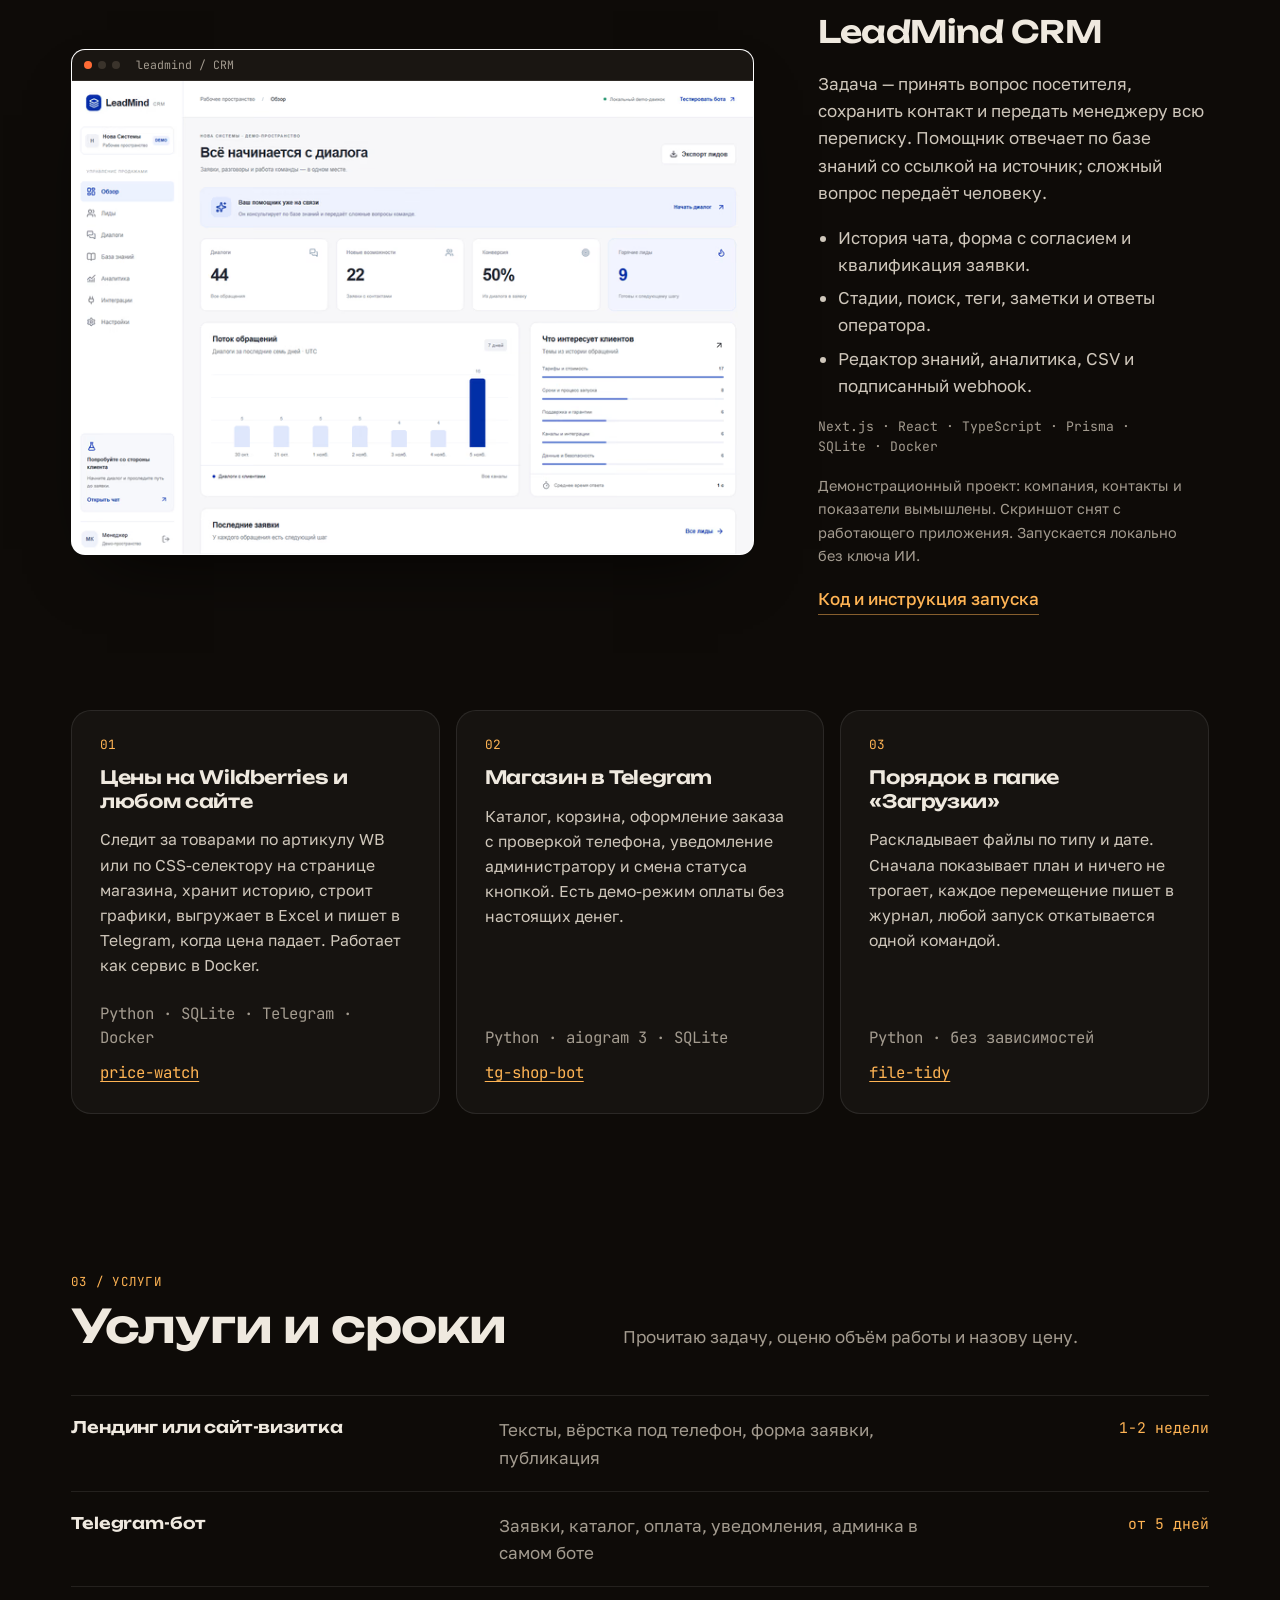
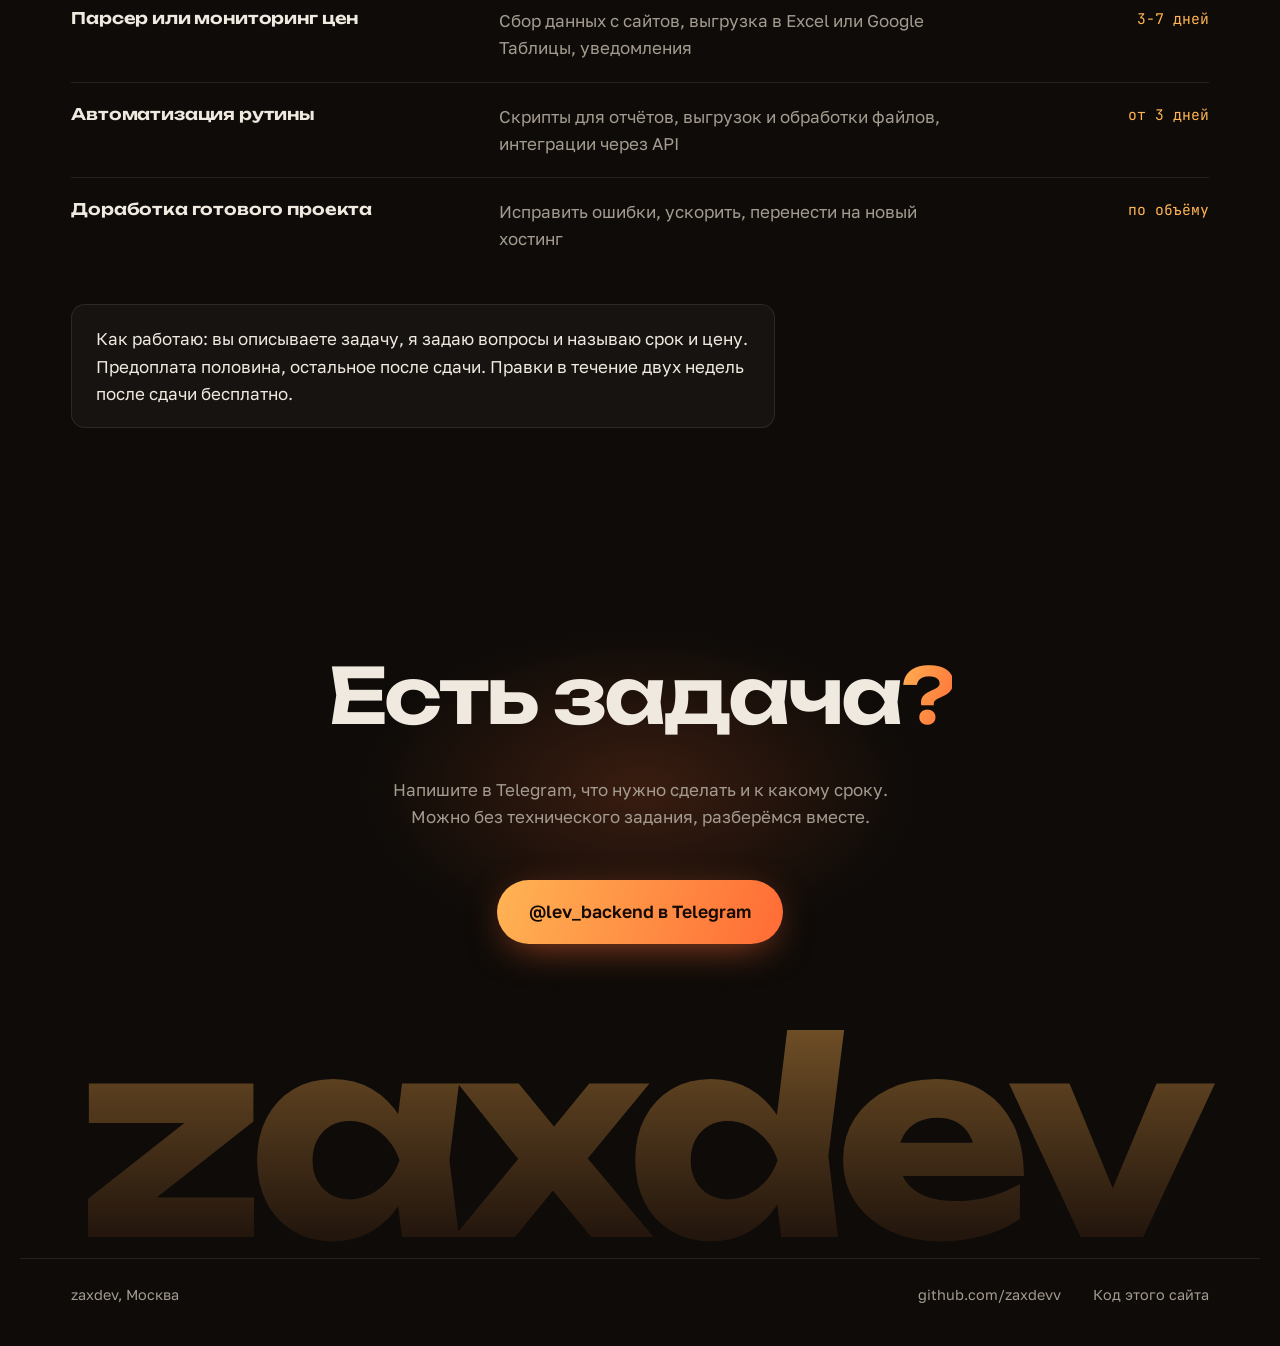
==== commit 1e15aba0: "Add LeadMind CRM case with real application screenshots Describe the business workflow, implemented " ====
--- a/index.html
+++ b/index.html
@@ -144,8 +144,27 @@
     <section class="auto" id="avtomatizaciya" aria-labelledby="auto-title">
       <div class="section-head">
         <div><p class="label">02 / программы</p><h2 id="auto-title">Боты и автоматизация</h2></div>
-        <p>Три небольших инструмента для магазина и работы с файлами.</p>
-      </div>
+        <p>CRM с помощником для первичных обращений и три инструмента для магазина и работы с файлами.</p>
+      </div>
+      <article class="work leadmind-case" id="leadmind" aria-labelledby="leadmind-title">
+        <figure class="work__shot">
+          <span class="work__bar" aria-hidden="true"><i></i><i></i><i></i><span>leadmind / CRM</span></span>
+          <picture><source type="image/avif" srcset="img/leadmind-720.avif 720w, img/leadmind-1200.avif 1200w" sizes="(min-width: 1000px) 650px, 100vw"><img src="img/leadmind-720.webp" srcset="img/leadmind-720.webp 720w, img/leadmind-1200.webp 1200w" sizes="(min-width: 1000px) 650px, 100vw" width="1200" height="833" alt="Настоящий экран LeadMind: диалоги, заявки, график обращений и темы вопросов на демонстрационных данных" loading="lazy" decoding="async"></picture>
+        </figure>
+        <div class="work__text">
+          <p class="work__kind">Чат-бот и CRM для обращений</p>
+          <h3 id="leadmind-title">LeadMind CRM</h3>
+          <p>Задача — принять вопрос посетителя, сохранить контакт и передать менеджеру всю переписку. Помощник отвечает по базе знаний со ссылкой на источник; сложный вопрос передаёт человеку.</p>
+          <ul class="leadmind-case__features">
+            <li>История чата, форма с согласием и квалификация заявки.</li>
+            <li>Стадии, поиск, теги, заметки и ответы оператора.</li>
+            <li>Редактор знаний, аналитика, CSV и подписанный webhook.</li>
+          </ul>
+          <p class="now__stack">Next.js · React · TypeScript · Prisma · SQLite · Docker</p>
+          <p class="leadmind-case__note">Демонстрационный проект: компания, контакты и показатели вымышлены. Скриншот снят с работающего приложения. Запускается локально без ключа ИИ.</p>
+          <p class="work__links"><a href="https://github.com/zaxdevv/leadmind-crm">Код и инструкция запуска</a></p>
+        </div>
+      </article>
       <ol class="auto__list">
         <li>
           <h3>Цены на Wildberries и любом сайте</h3>
--- a/css/style.css
+++ b/css/style.css
@@ -167,6 +167,12 @@
 }
 .auto__list li:hover { border-color: rgba(255, 180, 84, 0.4); transform: translateY(-3px); }
 .auto__list li::before { content: counter(task, decimal-leading-zero); font: 400 0.8rem/1 var(--mono); color: var(--accent); }
+.leadmind-case { padding-top: 32px; margin-bottom: 32px; }
+.leadmind-case .work__shot { margin: 0; }
+.leadmind-case .work__text::before { display: none; }
+.leadmind-case__features { padding-left: 20px; margin: 0 0 18px; color: #cfc7bb; }
+.leadmind-case__features li + li { margin-top: 6px; }
+.leadmind-case__note { color: var(--muted); font-size: 0.9rem; }
 .auto__list h3 { font-size: 1.15rem; line-height: 1.3; }
 .auto__list p { margin: 0; color: #cfc7bb; font-size: 0.98rem; }
 .auto__meta { margin-top: auto !important; padding-top: 10px; display: flex; justify-content: space-between; gap: 12px; flex-wrap: wrap; font: 400 0.8rem/1.5 var(--mono); color: var(--muted) !important; }
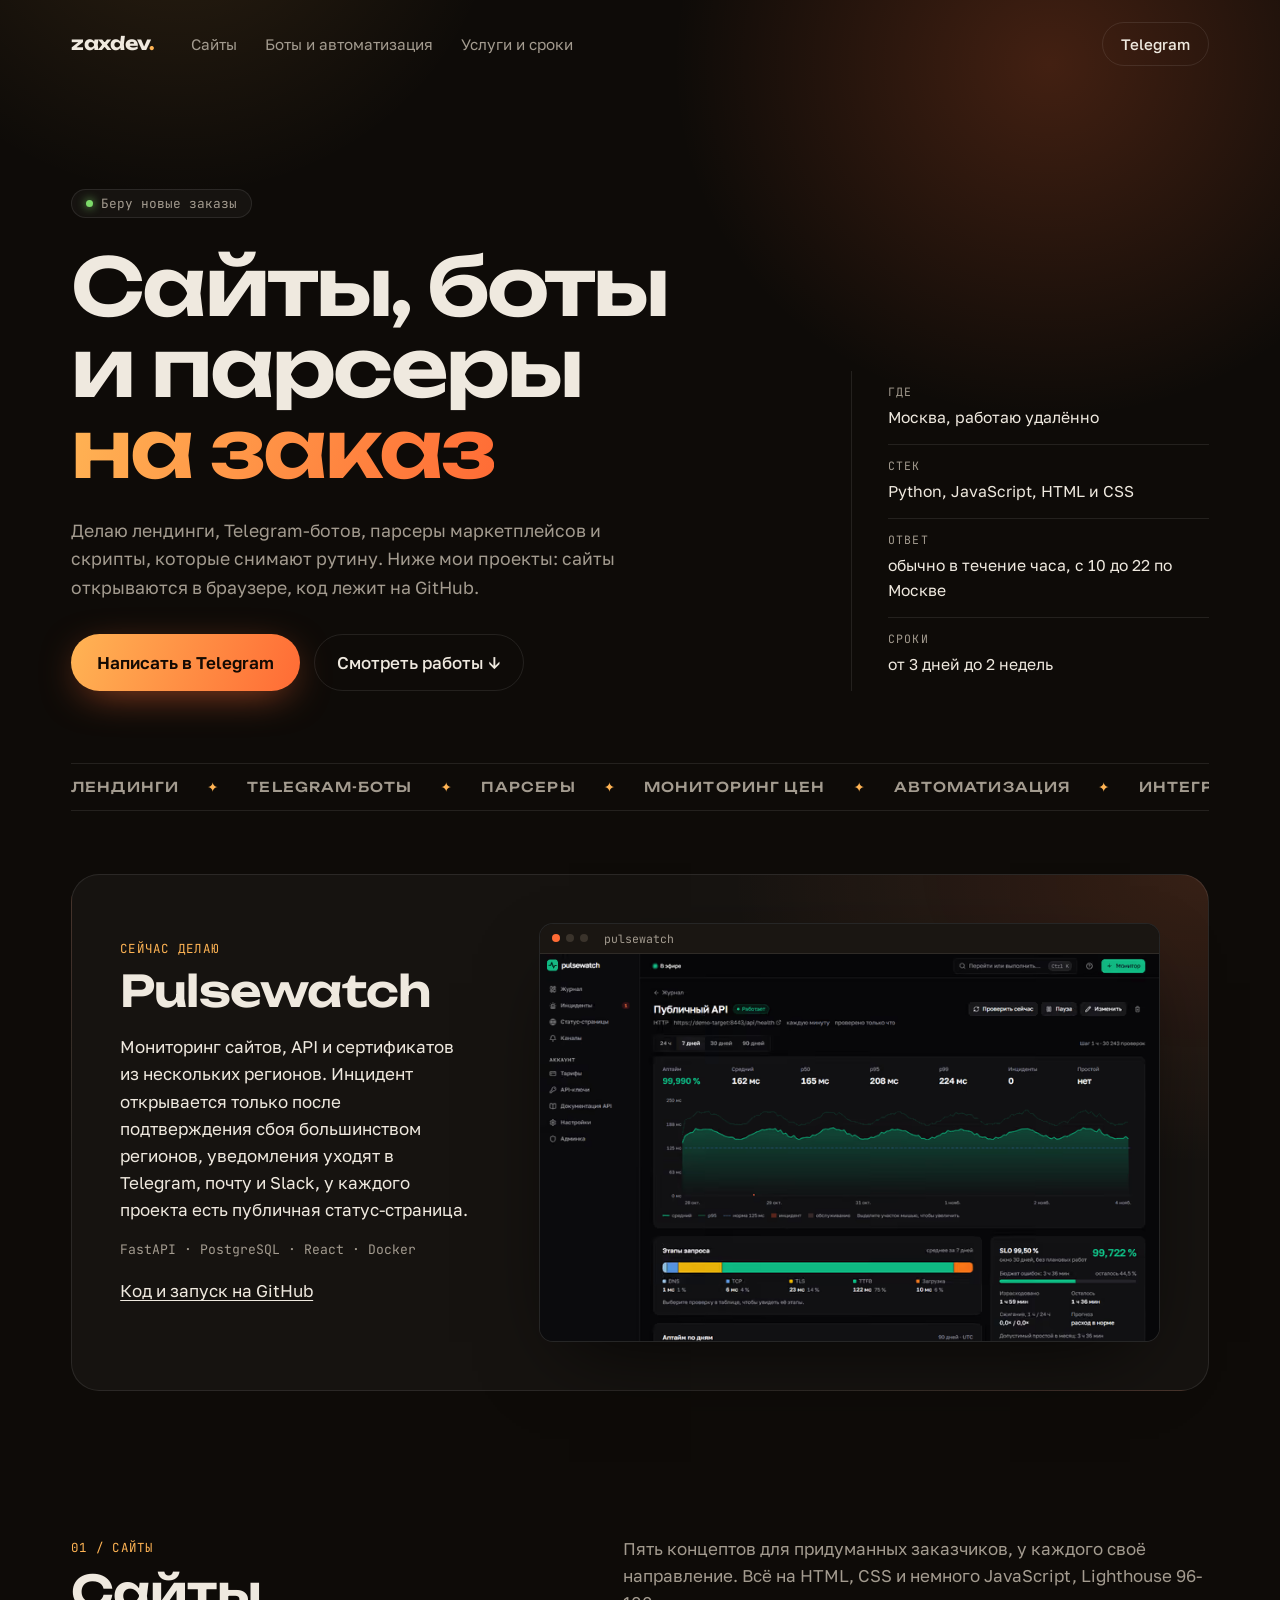
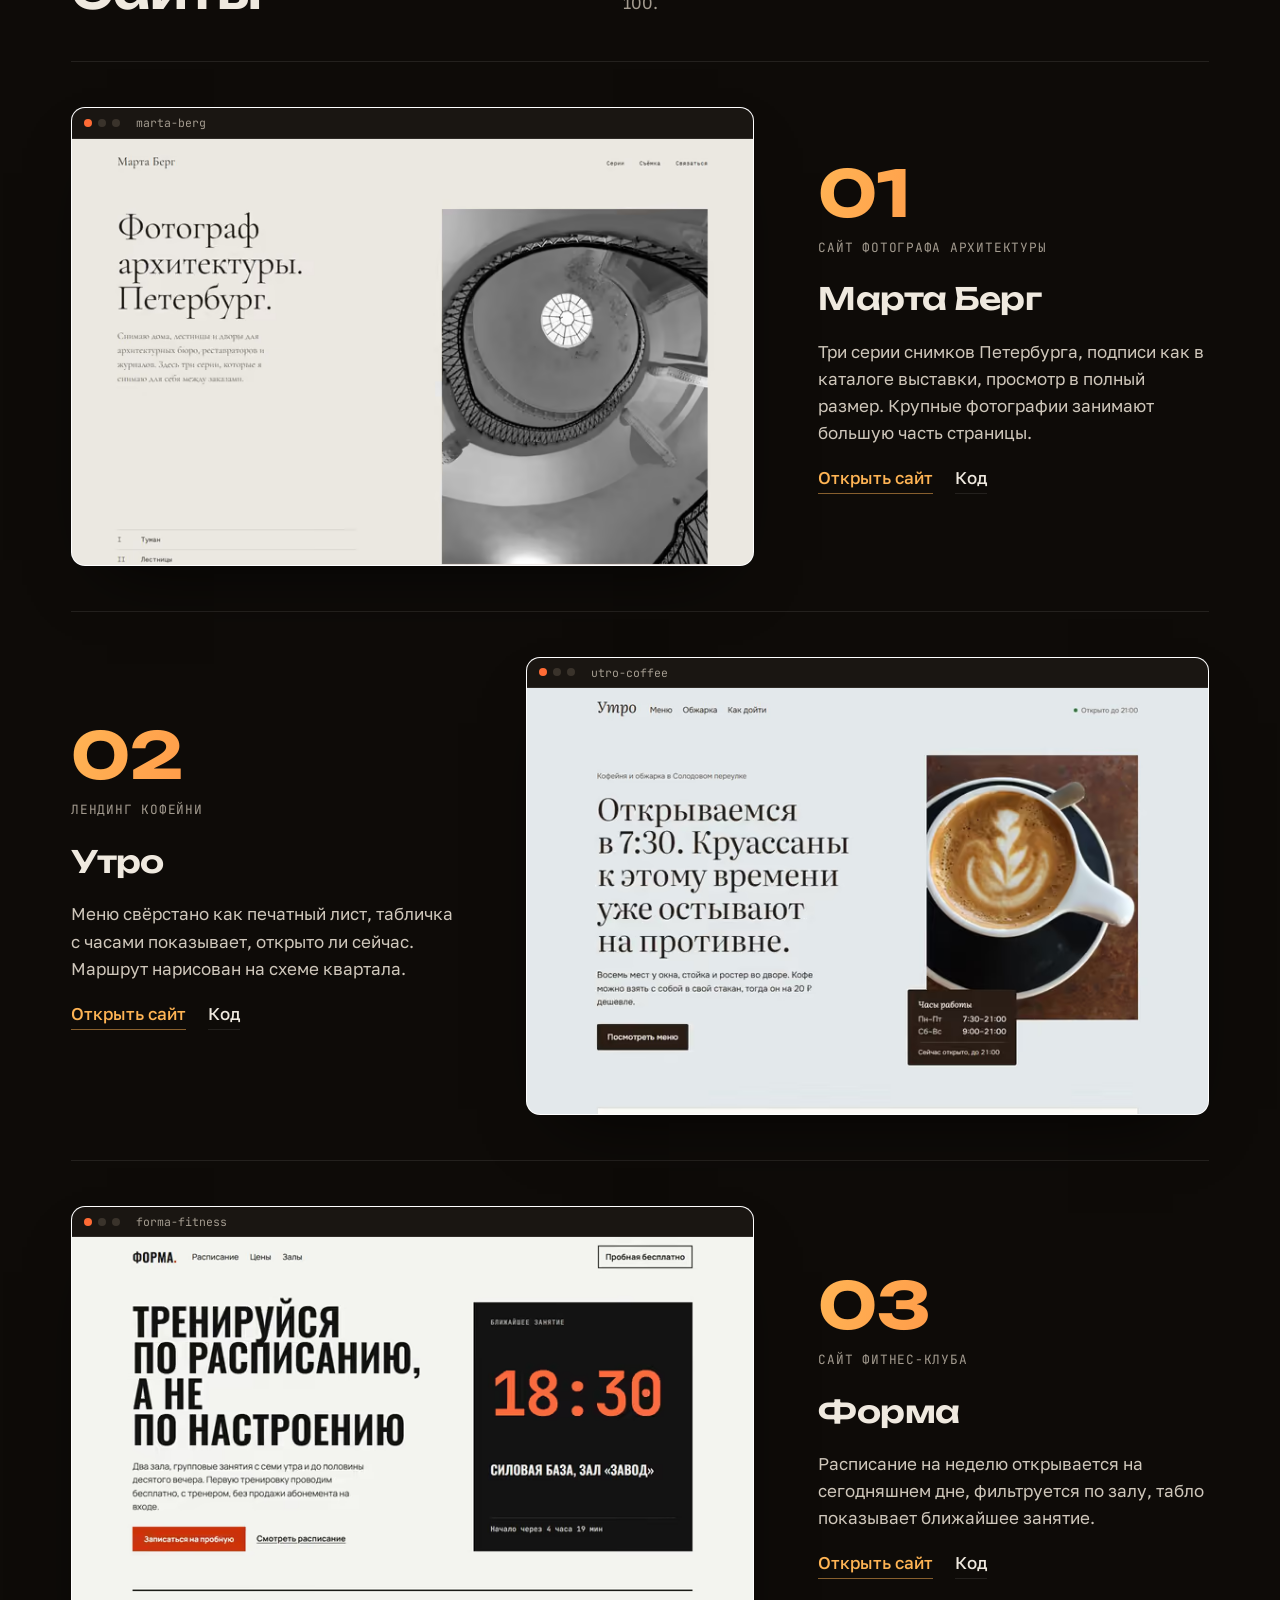
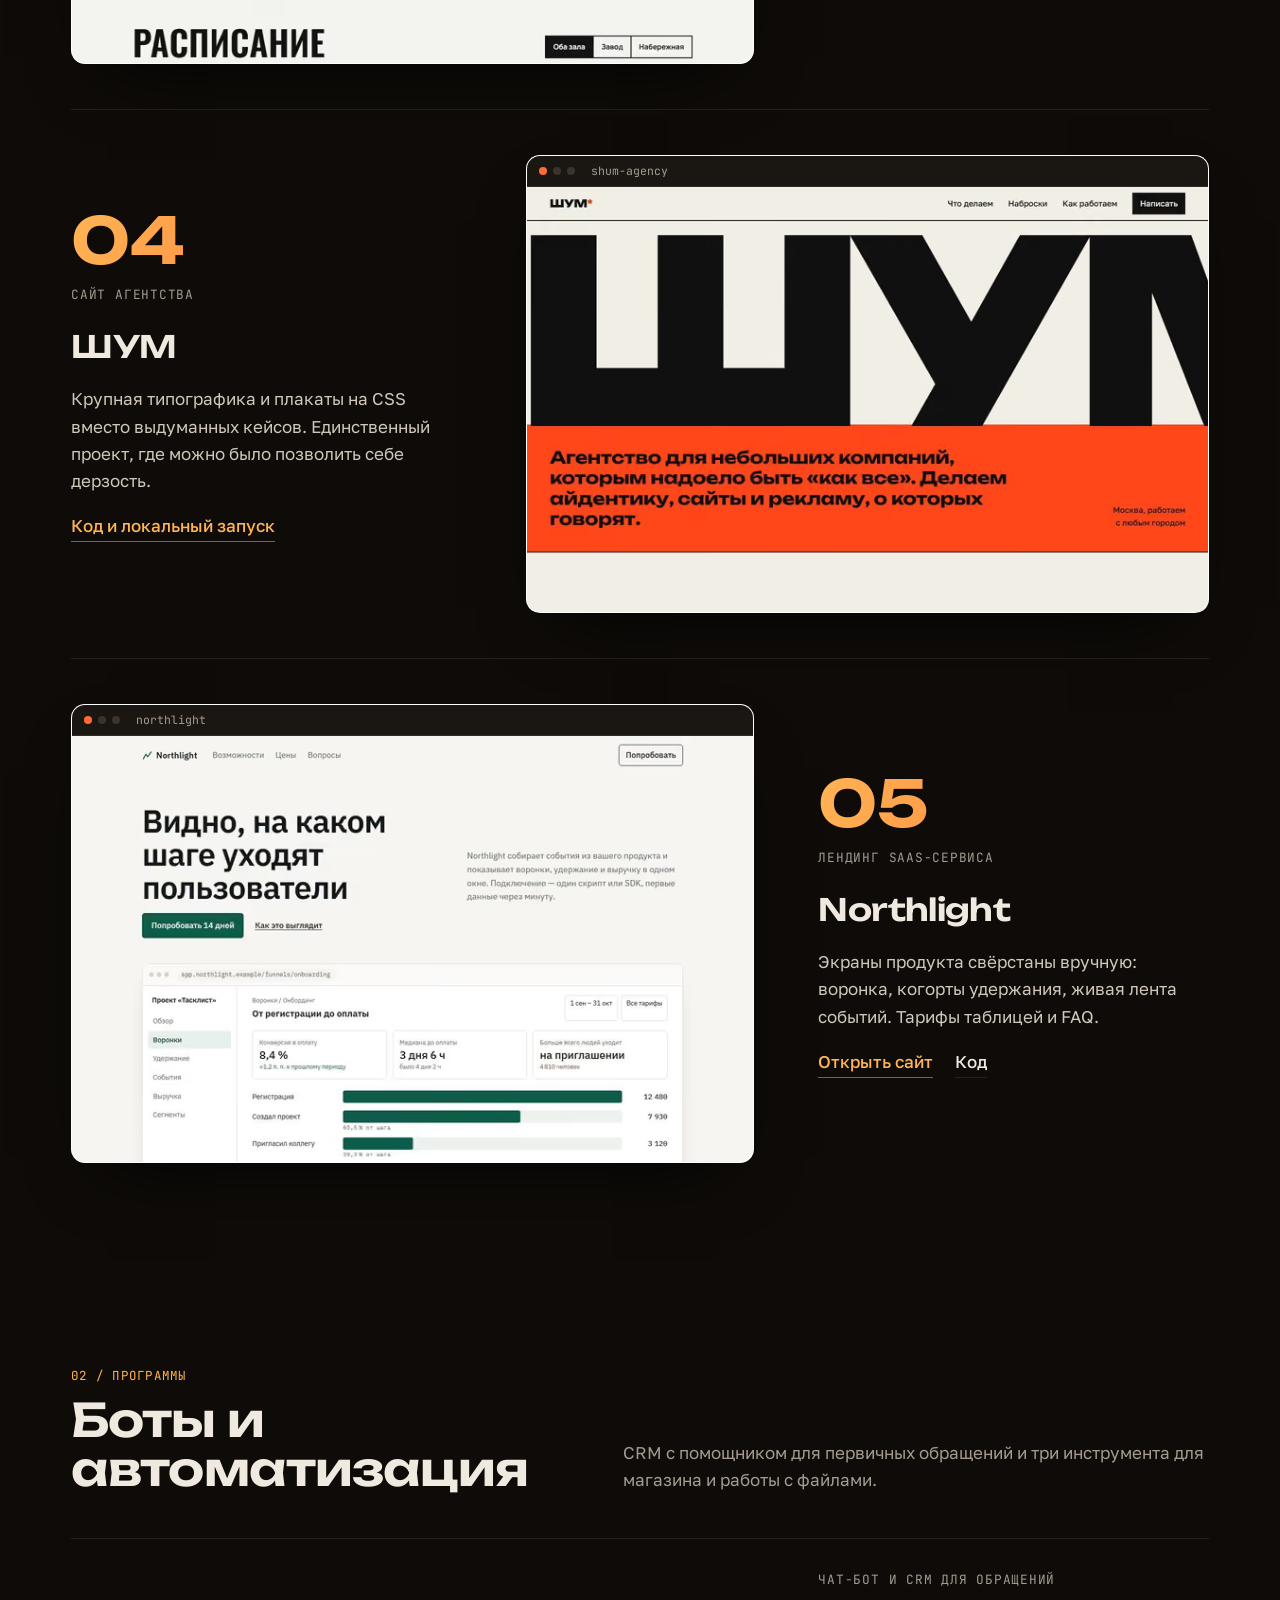
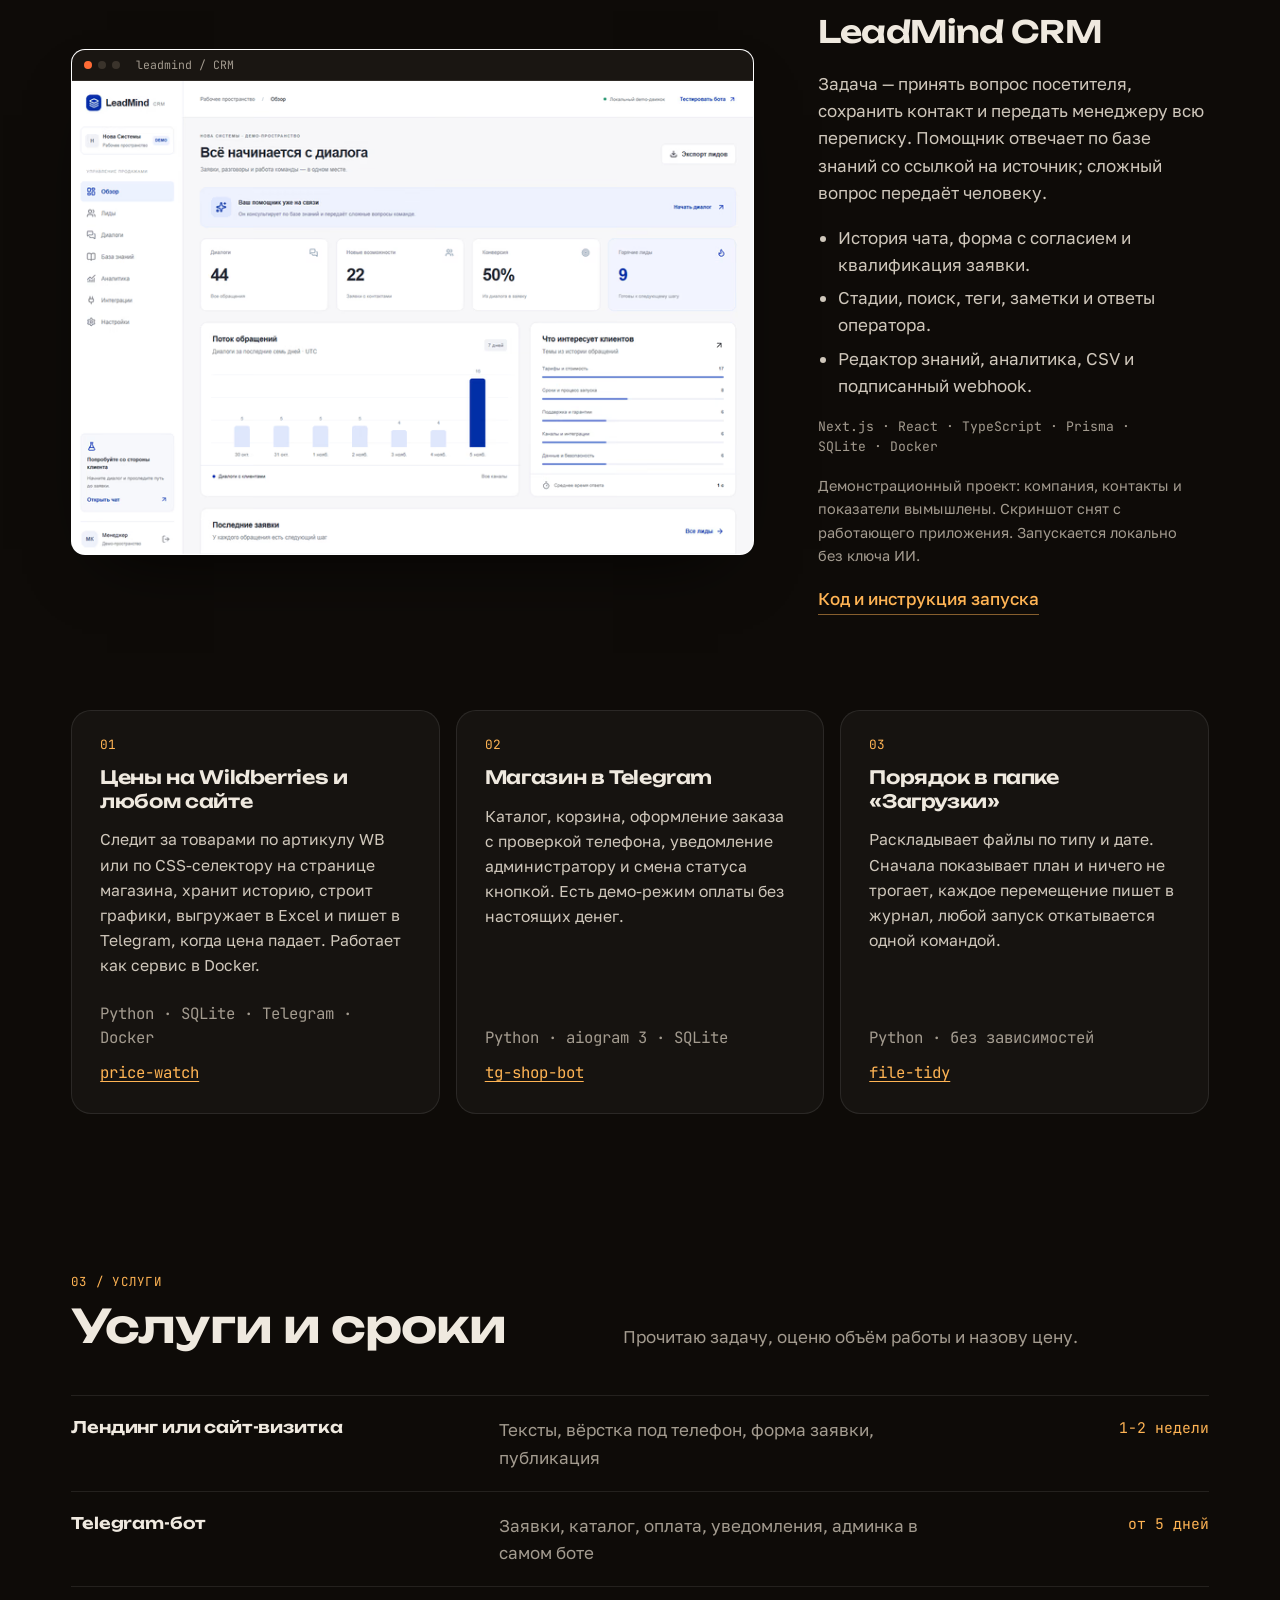
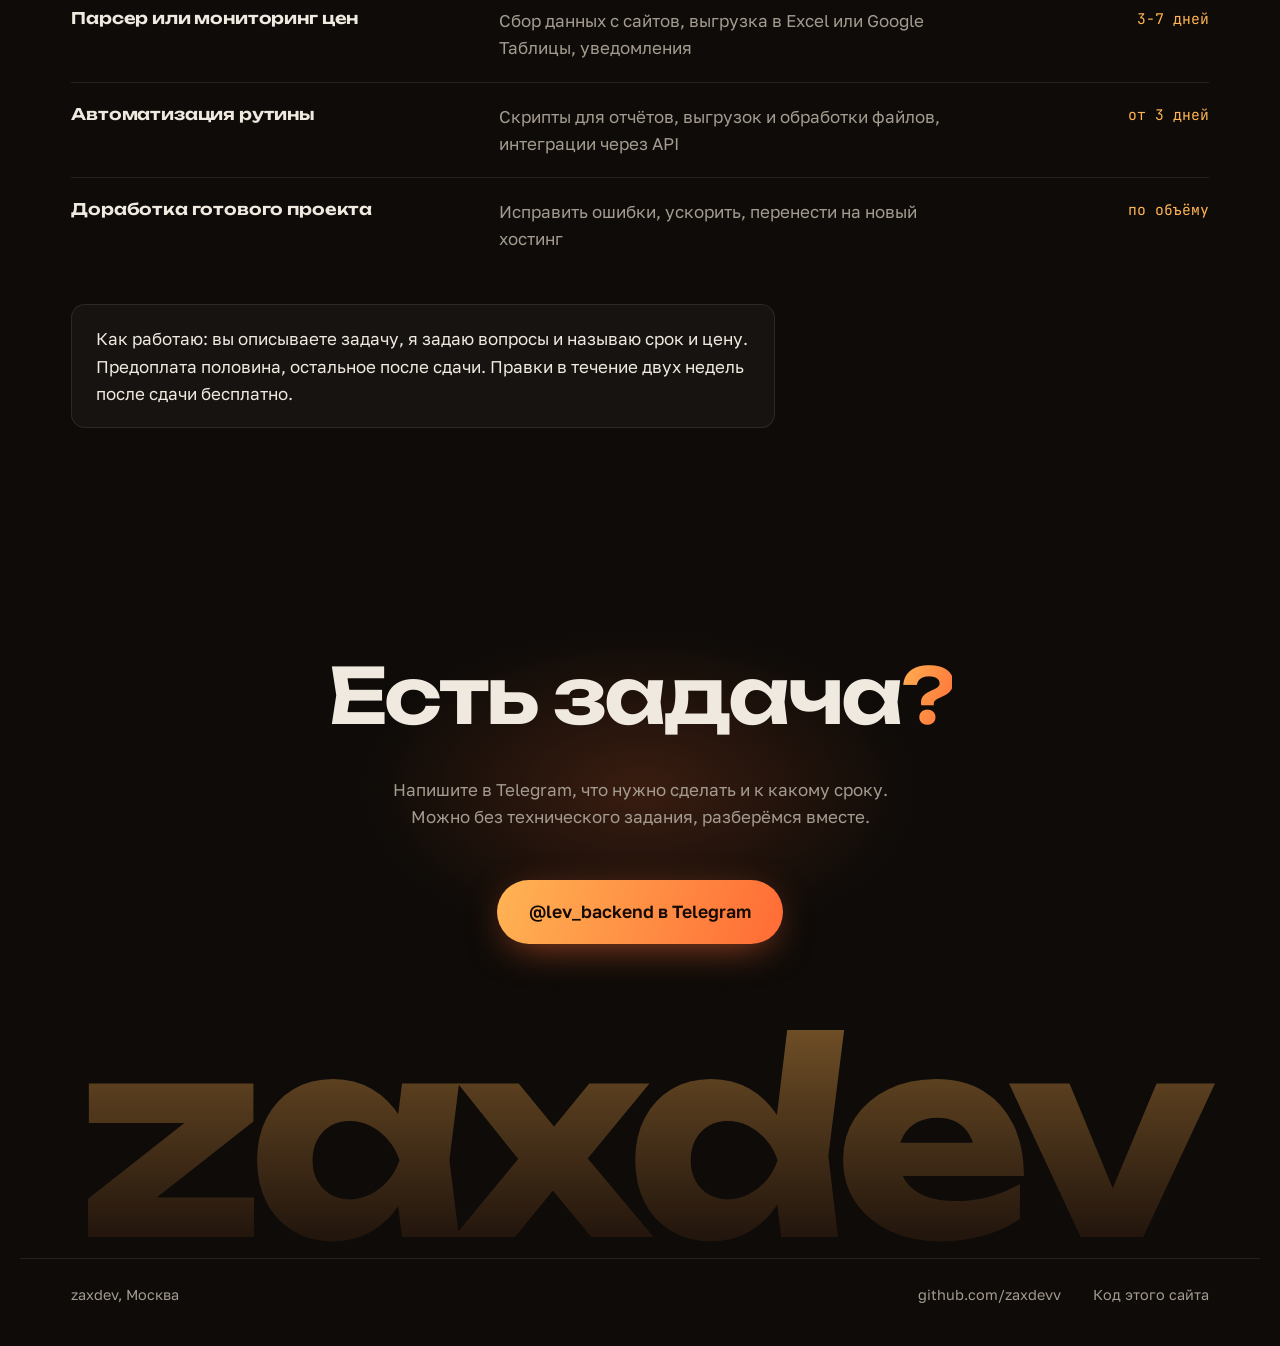
==== commit e67b6a77: "Replace unavailable SHUM demo link and wait for Pages before live checks" ====
--- a/index.html
+++ b/index.html
@@ -116,7 +116,7 @@
         </div>
       </article>
       <article class="work">
-        <a class="work__shot" href="https://zaxdevv.github.io/shum-agency/" tabindex="-1" aria-hidden="true">
+        <a class="work__shot" href="https://github.com/zaxdevv/shum-agency" tabindex="-1" aria-hidden="true">
           <span class="work__bar"><i></i><i></i><i></i><span>shum-agency</span></span>
           <picture><source type="image/avif" srcset="img/shum-agency-720.avif 720w, img/shum-agency-1200.avif 1200w" sizes="(min-width: 1000px) 560px, 100vw"><img src="img/shum-agency-720.webp" srcset="img/shum-agency-720.webp 720w, img/shum-agency-1200.webp 1200w" sizes="(min-width: 1000px) 560px, 100vw" width="1200" height="750" alt="Первый экран сайта агентства: огромное слово ШУМ и оранжевая плашка с описанием" loading="lazy" decoding="async"></picture>
         </a>
@@ -124,7 +124,7 @@
           <p class="work__kind">Сайт агентства</p>
           <h3>ШУМ</h3>
           <p>Крупная типографика и плакаты на CSS вместо выдуманных кейсов. Единственный проект, где можно было позволить себе дерзость.</p>
-          <p class="work__links"><a href="https://zaxdevv.github.io/shum-agency/">Открыть сайт</a><a href="https://github.com/zaxdevv/shum-agency">Код</a></p>
+          <p class="work__links"><a href="https://github.com/zaxdevv/shum-agency">Код и локальный запуск</a></p>
         </div>
       </article>
       <article class="work">
